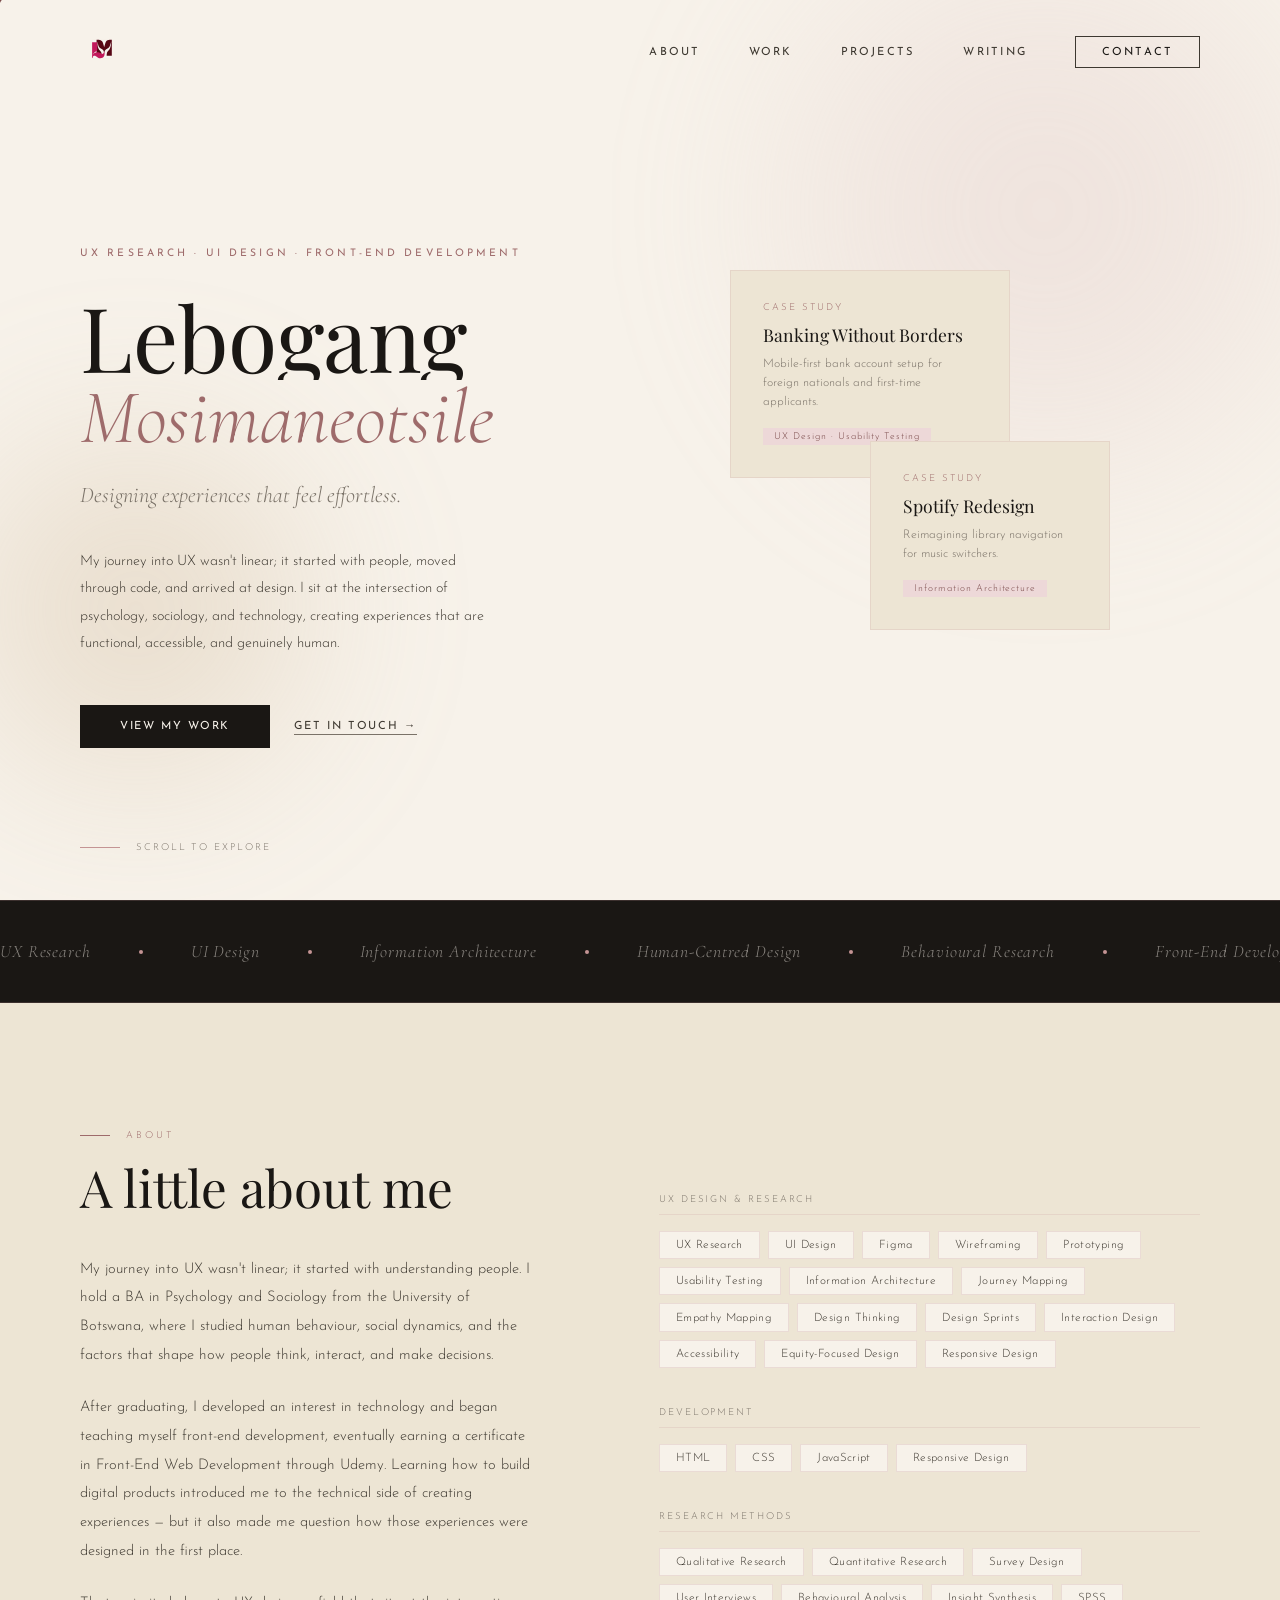
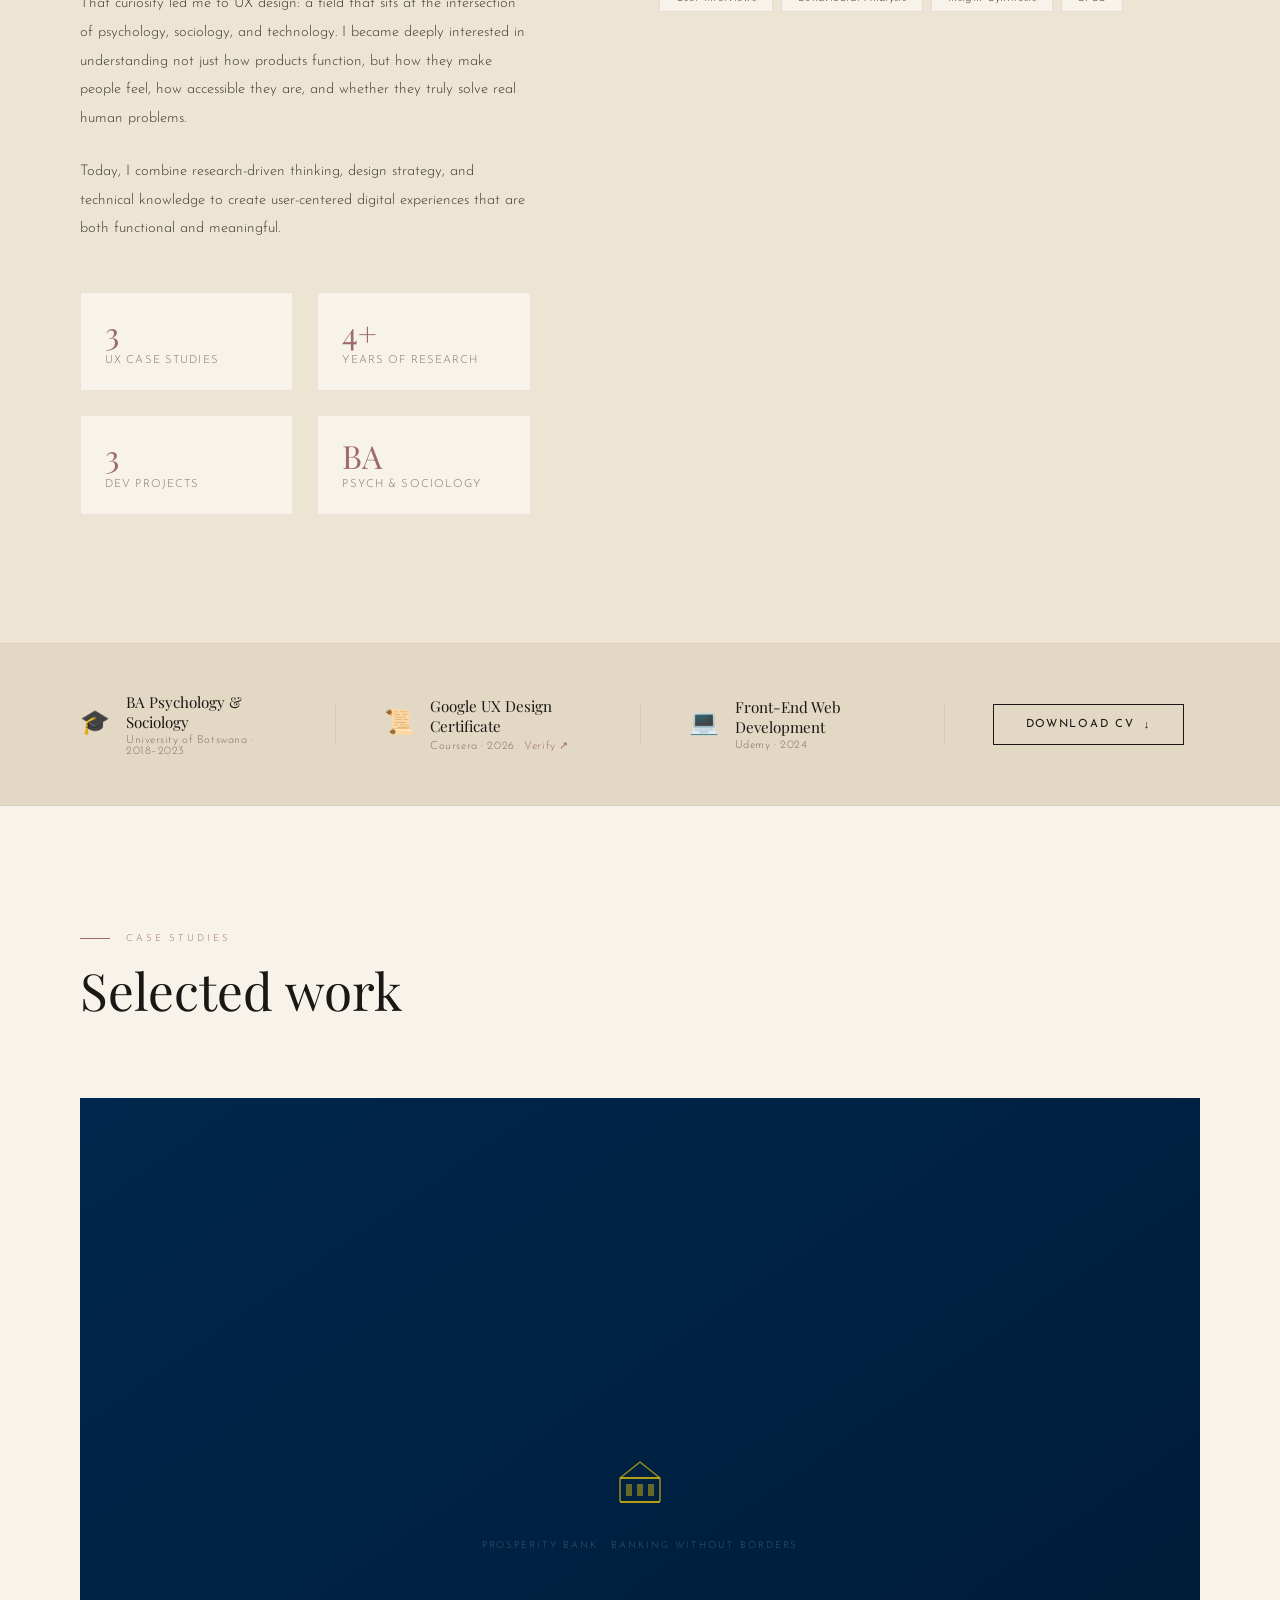
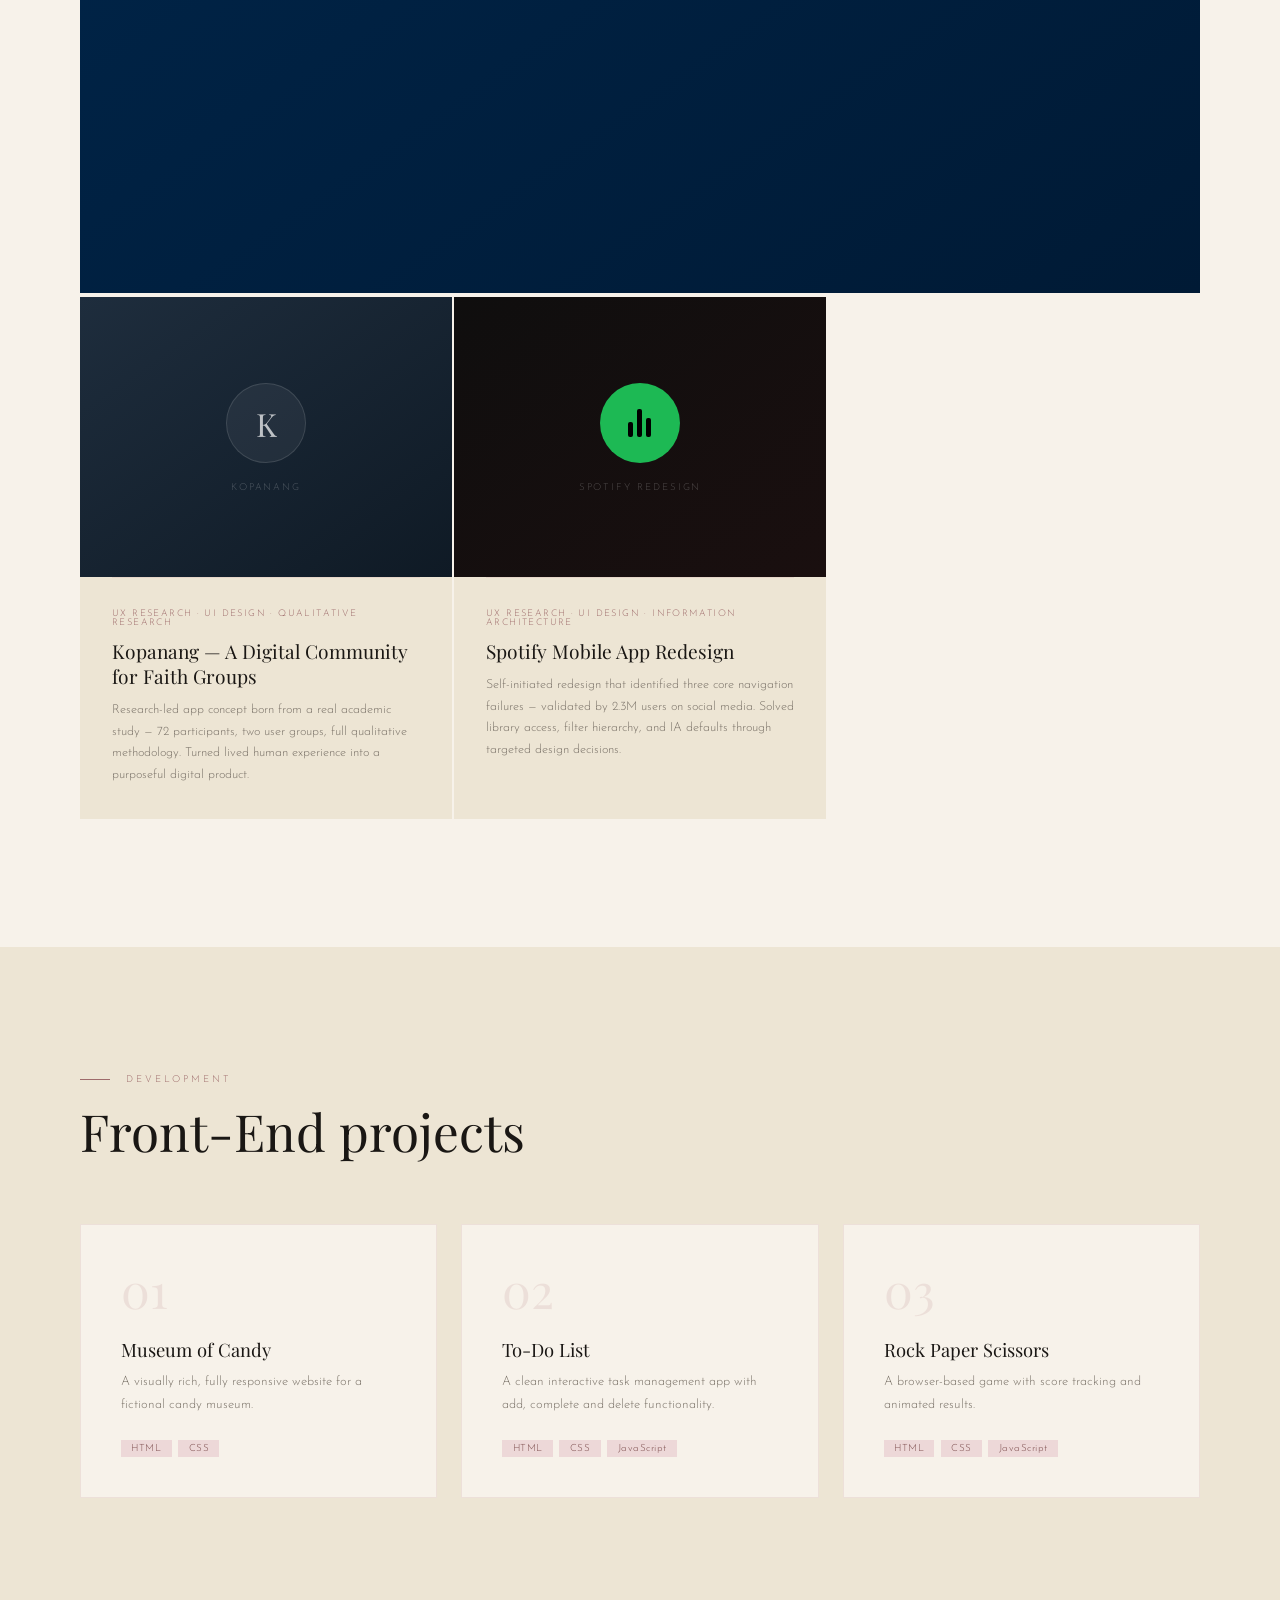
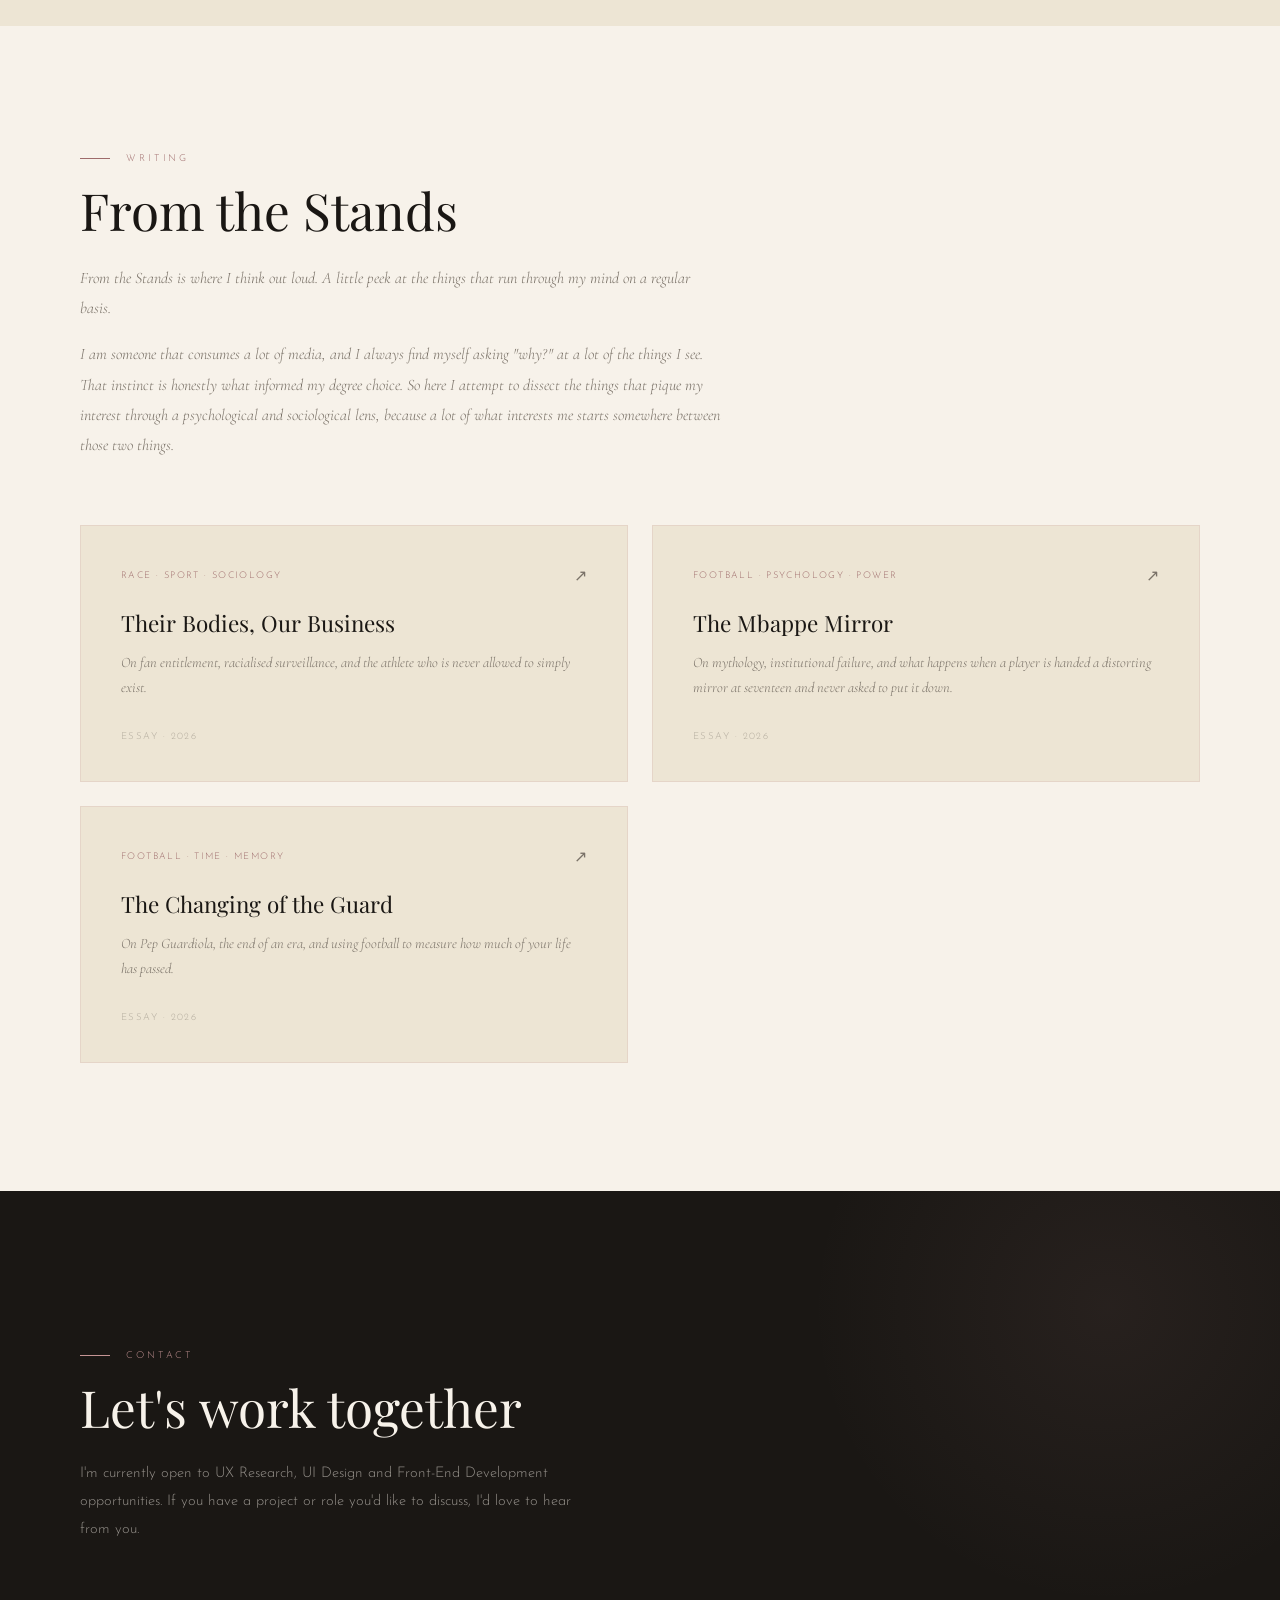
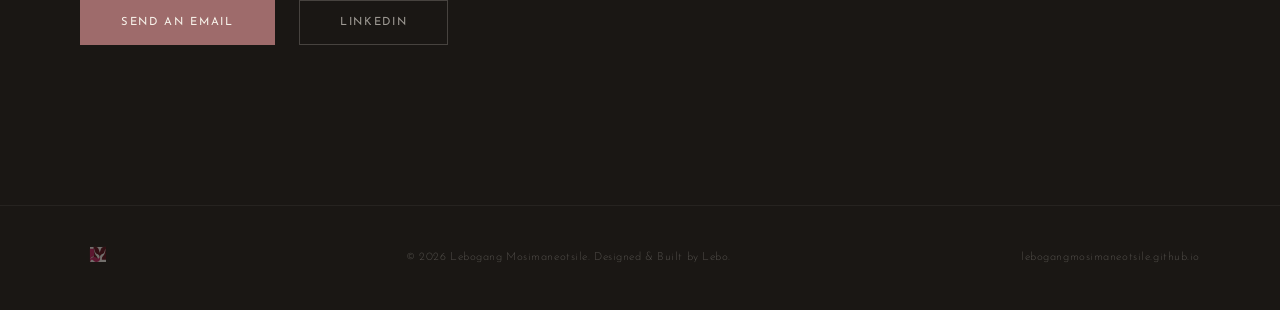
==== index.html @ 2d9c26de "Update project descriptions and add new links" ====
<!DOCTYPE html>
<html lang="en">
<head>
<meta charset="UTF-8">
<meta name="viewport" content="width=device-width, initial-scale=1.0">
<title>Lebogang Mosimaneotsile — UX Designer</title>
<link href="https://fonts.googleapis.com/css2?family=Playfair+Display:ital,wght@0,400;0,500;0,700;1,400;1,500&family=Cormorant+Garamond:ital,wght@0,300;0,400;1,300;1,400&family=Josefin+Sans:wght@200;300;400;500&display=swap" rel="stylesheet">
<link rel="stylesheet" href="style.css">
</head>
<body>

<!-- CURSOR -->
<div class="cursor-dot" id="cursorDot"></div>
<div class="cursor-ring" id="cursorRing"></div>

<!-- NAV -->
<nav id="nav">
  <a href="#" class="nav-logo">
    <img src="logo.svg" alt="LM">
  </a>
  <ul class="nav-links">
    <li><a href="#about">About</a></li>
    <li><a href="#work">Work</a></li>
    <li><a href="#dev">Projects</a></li>
    <li><a href="#fts">Writing</a></li>
    <li><a href="#contact" class="nav-cta">Contact</a></li>
  </ul>
</nav>

<!-- HERO -->
<section class="hero" id="home">
  <div class="hero-bg">
    <div class="hero-bg-blob hero-bg-blob-1"></div>
    <div class="hero-bg-blob hero-bg-blob-2"></div>
  </div>
  <div class="hero-left">
    <p class="hero-eyebrow"><span>UX Research · UI Design · Front-End Development</span></p>
    <h1 class="hero-name">
      <span class="hero-name-line"><span>Lebogang</span></span>
      <span class="hero-name-line"><span>Mosimaneotsile</span></span>
    </h1>
    <p class="hero-title">Designing experiences that feel effortless.</p>
    <p class="hero-bio">My journey into UX wasn't linear; it started with people, moved through code, and arrived at design. I sit at the intersection of psychology, sociology, and technology, creating experiences that are functional, accessible, and genuinely human.</p>
    <div class="hero-actions">
      <a href="#work" class="btn-primary"><span>View My Work</span></a>
      <a href="#contact" class="btn-ghost">Get In Touch →</a>
    </div>
  </div>
  <div class="hero-right">
    <div class="hero-visual">
      <div class="hero-card hero-card-1">
        <p class="hero-card-label">Case Study</p>
        <h3 class="hero-card-title">Banking Without Borders</h3>
        <p class="hero-card-sub">Mobile-first bank account setup for foreign nationals and first-time applicants.</p>
        <span class="hero-card-tag">UX Design · Usability Testing</span>
      </div>
      <div class="hero-line"></div>
      <div class="hero-card hero-card-2">
        <p class="hero-card-label">Case Study</p>
        <h3 class="hero-card-title">Spotify Redesign</h3>
        <p class="hero-card-sub">Reimagining library navigation for music switchers.</p>
        <span class="hero-card-tag">Information Architecture</span>
      </div>
    </div>
  </div>
  <div class="hero-scroll">
    <div class="hero-scroll-line"></div>
    <span>Scroll to explore</span>
  </div>
</section>

<!-- MARQUEE -->
<div class="marquee-section">
  <div class="marquee-track">
    <div class="marquee-item">
      <span class="marquee-text">UX Research</span><span class="marquee-dot"></span>
      <span class="marquee-text">UI Design</span><span class="marquee-dot"></span>
      <span class="marquee-text">Information Architecture</span><span class="marquee-dot"></span>
      <span class="marquee-text">Human-Centred Design</span><span class="marquee-dot"></span>
      <span class="marquee-text">Behavioural Research</span><span class="marquee-dot"></span>
      <span class="marquee-text">Front-End Development</span><span class="marquee-dot"></span>
      <span class="marquee-text">Figma</span><span class="marquee-dot"></span>
      <span class="marquee-text">Usability Testing</span><span class="marquee-dot"></span>
    </div>
    <div class="marquee-item" aria-hidden="true">
      <span class="marquee-text">UX Research</span><span class="marquee-dot"></span>
      <span class="marquee-text">UI Design</span><span class="marquee-dot"></span>
      <span class="marquee-text">Information Architecture</span><span class="marquee-dot"></span>
      <span class="marquee-text">Human-Centred Design</span><span class="marquee-dot"></span>
      <span class="marquee-text">Behavioural Research</span><span class="marquee-dot"></span>
      <span class="marquee-text">Front-End Development</span><span class="marquee-dot"></span>
      <span class="marquee-text">Figma</span><span class="marquee-dot"></span>
      <span class="marquee-text">Usability Testing</span><span class="marquee-dot"></span>
    </div>
  </div>
</div>

<!-- ABOUT -->
<section class="about" id="about">
  <div class="about-inner">
    <div class="about-left">
      <p class="section-label reveal">About</p>
      <h2 class="section-heading reveal reveal-delay-1">A little about me</h2>
      <div class="about-text">
        <p class="reveal reveal-delay-2">My journey into UX wasn't linear; it started with understanding people. I hold a BA in Psychology and Sociology from the University of Botswana, where I studied human behaviour, social dynamics, and the factors that shape how people think, interact, and make decisions.</p>
        <p class="reveal reveal-delay-3">After graduating, I developed an interest in technology and began teaching myself front-end development, eventually earning a certificate in Front-End Web Development through Udemy. Learning how to build digital products introduced me to the technical side of creating experiences — but it also made me question how those experiences were designed in the first place.</p>
        <p class="reveal reveal-delay-4">That curiosity led me to UX design: a field that sits at the intersection of psychology, sociology, and technology. I became deeply interested in understanding not just how products function, but how they make people feel, how accessible they are, and whether they truly solve real human problems.</p>
        <p class="reveal reveal-delay-4">Today, I combine research-driven thinking, design strategy, and technical knowledge to create user-centered digital experiences that are both functional and meaningful.</p>
      </div>
      <div class="about-stats reveal">
        <div class="stat-item">
          <p class="stat-number">3</p>
          <p class="stat-label">UX Case Studies</p>
        </div>
        <div class="stat-item">
          <p class="stat-number">4+</p>
          <p class="stat-label">Years of Research</p>
        </div>
        <div class="stat-item">
          <p class="stat-number">3</p>
          <p class="stat-label">Dev Projects</p>
        </div>
        <div class="stat-item">
          <p class="stat-number">BA</p>
          <p class="stat-label">Psych & Sociology</p>
        </div>
      </div>
    </div>
    <div class="about-right">
      <div class="skills-group reveal">
        <p class="skills-group-label">UX Design & Research</p>
        <div class="skills-tags">
          <span class="skill-tag">UX Research</span>
          <span class="skill-tag">UI Design</span>
          <span class="skill-tag">Figma</span>
          <span class="skill-tag">Wireframing</span>
          <span class="skill-tag">Prototyping</span>
          <span class="skill-tag">Usability Testing</span>
          <span class="skill-tag">Information Architecture</span>
          <span class="skill-tag">Journey Mapping</span>
          <span class="skill-tag">Empathy Mapping</span>
          <span class="skill-tag">Design Thinking</span>
          <span class="skill-tag">Design Sprints</span>
          <span class="skill-tag">Interaction Design</span>
          <span class="skill-tag">Accessibility</span>
          <span class="skill-tag">Equity-Focused Design</span>
          <span class="skill-tag">Responsive Design</span>
        </div>
      </div>
      <div class="skills-group reveal reveal-delay-1">
        <p class="skills-group-label">Development</p>
        <div class="skills-tags">
          <span class="skill-tag">HTML</span>
          <span class="skill-tag">CSS</span>
          <span class="skill-tag">JavaScript</span>
          <span class="skill-tag">Responsive Design</span>
        </div>
      </div>
      <div class="skills-group reveal reveal-delay-2">
        <p class="skills-group-label">Research Methods</p>
        <div class="skills-tags">
          <span class="skill-tag">Qualitative Research</span>
          <span class="skill-tag">Quantitative Research</span>
          <span class="skill-tag">Survey Design</span>
          <span class="skill-tag">User Interviews</span>
          <span class="skill-tag">Behavioural Analysis</span>
          <span class="skill-tag">Insight Synthesis</span>
          <span class="skill-tag">SPSS</span>
        </div>
      </div>
    </div>
  </div>
</section>

<!-- CREDENTIALS STRIP -->
<div class="credentials-strip">
  <div class="credentials-inner">
    <div class="credential-item reveal">
      <p class="credential-icon">🎓</p>
      <div>
        <p class="credential-title">BA Psychology & Sociology</p>
        <p class="credential-sub">University of Botswana · 2018–2023</p>
      </div>
    </div>
    <div class="credential-divider"></div>
    <div class="credential-item reveal reveal-delay-1">
      <p class="credential-icon">📜</p>
      <div>
        <p class="credential-title">Google UX Design Certificate</p>
        <p class="credential-sub">Coursera · 2026 · <a href="https://www.credly.com/badges/1f1ebb6d-6787-40e0-91f5-f6eee27c3ba9/linked_in_profile" target="_blank" class="credential-link">Verify ↗</a></p>
      </div>
    </div>
    <div class="credential-divider"></div>
    <div class="credential-item reveal reveal-delay-2">
      <p class="credential-icon">💻</p>
      <div>
        <p class="credential-title">Front-End Web Development</p>
        <p class="credential-sub">Udemy · 2024</p>
      </div>
    </div>
    <div class="credential-divider"></div>
    <div class="credential-item reveal reveal-delay-3">
      <a href="Lebogang_Mosimaneotsile_Master_CV.pdf" download class="cv-download-btn">
        <span>Download CV</span>
        <span class="cv-arrow">↓</span>
      </a>
    </div>
  </div>
</div>

<!-- WORK -->
<section class="work" id="work">
  <div class="work-header">
    <div>
      <p class="section-label reveal">Case Studies</p>
      <h2 class="section-heading reveal reveal-delay-1">Selected work</h2>
    </div>
  </div>
  <div class="work-grid">

    <!-- Banking Without Borders — FEATURED FULL WIDTH -->
    <div class="case-card case-card-featured reveal">
      <div class="case-card-visual banking">
        <div class="case-card-visual-inner">
          <div class="banking-mark">
            <svg width="48" height="48" viewBox="0 0 48 48" fill="none" xmlns="http://www.w3.org/2000/svg">
              <rect x="4" y="20" width="40" height="24" rx="2" fill="none" stroke="rgba(255,215,0,0.6)" stroke-width="1.5"/>
              <polygon points="24,4 44,20 4,20" fill="none" stroke="rgba(255,215,0,0.6)" stroke-width="1.5" stroke-linejoin="round"/>
              <rect x="10" y="26" width="6" height="12" fill="rgba(255,215,0,0.4)"/>
              <rect x="21" y="26" width="6" height="12" fill="rgba(255,215,0,0.4)"/>
              <rect x="32" y="26" width="6" height="12" fill="rgba(255,215,0,0.4)"/>
              <line x1="4" y1="44" x2="44" y2="44" stroke="rgba(255,215,0,0.6)" stroke-width="1.5"/>
            </svg>
          </div>
          <span class="case-card-visual-label">Prosperity Bank · Banking Without Borders</span>
        </div>
        <div class="case-card-overlay">
          <div class="featured-overlay-actions">
            <a href="https://www.notion.so/Banking-Without-Borders-Designing-a-Mobile-First-Bank-Account-Setup-Experience-33dd7b8d6f8580238670c9769ffcacc6" target="_blank" class="case-card-overlay-text">View Case Study →</a>
            <a href="https://www.figma.com/proto/YXx9rZH2kLa6SnloYPKiNV/Portfolio-Project?node-id=34-107&t=NS2Wy2JsDxOzYL6s-1" target="_blank" class="case-card-overlay-text overlay-secondary">View Prototype ↗</a>
          </div>
        </div>
      </div>
      <div class="case-card-body">
        <p class="case-card-tag">UX Design · Usability Testing · Accessibility · Google UX Certificate Project</p>
        <h3 class="case-card-title">Banking Without Borders — Mobile-First Bank Account Setup</h3>
        <p class="case-card-desc">Designed a mobile-first onboarding experience for two underserved user groups in South Africa — first-time account holders and foreign nationals. The redesign addressed both logistical barriers (no branch access, document confusion) and psychological ones (fear of rejection as a foreign national). Two rounds of usability testing validated the approach.</p>
        <blockquote class="case-card-quote">"Everything makes sense. Looks very easy to use. Better than ABSA dare I say."<cite>— Usability test participant</cite></blockquote>
        <div class="case-card-actions">
          <a href="https://www.notion.so/Banking-Without-Borders-Designing-a-Mobile-First-Bank-Account-Setup-Experience-33dd7b8d6f8580238670c9769ffcacc6" target="_blank" class="case-card-btn">View Case Study →</a>
          <a href="https://www.figma.com/proto/YXx9rZH2kLa6SnloYPKiNV/Portfolio-Project?node-id=34-107&t=NS2Wy2JsDxOzYL6s-1" target="_blank" class="case-card-btn case-card-btn-ghost">View Prototype ↗</a>
        </div>
      </div>
    </div>

    <!-- Kopanang -->
    <a href="https://www.notion.so/Kopanang-A-Digital-Community-for-Faith-Groups-327d7b8d6f85801d9e24df285b41b39d" target="_blank" class="case-card reveal reveal-delay-1">
      <div class="case-card-visual kopanang">
        <div class="case-card-visual-inner">
          <div class="case-icon kopanang-icon">K</div>
          <span class="case-card-visual-label">Kopanang</span>
        </div>
        <div class="case-card-overlay">
          <span class="case-card-overlay-text">View Case Study →</span>
        </div>
      </div>
      <div class="case-card-body">
        <p class="case-card-tag">UX Research · UI Design · Qualitative Research</p>
        <h3 class="case-card-title">Kopanang — A Digital Community for Faith Groups</h3>
        <p class="case-card-desc">Research-led app concept born from a real academic study — 72 participants, two user groups, full qualitative methodology. Turned lived human experience into a purposeful digital product.</p>
      </div>
    </a>

    <!-- Spotify -->
    <a href="https://www.notion.so/Spotify-Mobile-App-Redesign-32cd7b8d6f8580edb87cecedefdec352" target="_blank" class="case-card reveal reveal-delay-2">
      <div class="case-card-visual spotify">
        <div class="case-card-visual-inner">
          <div class="case-icon spotify-icon">
            <div class="spotify-bars">
              <span></span><span></span><span></span>
            </div>
          </div>
          <span class="case-card-visual-label">Spotify Redesign</span>
        </div>
        <div class="case-card-overlay">
          <span class="case-card-overlay-text">View Case Study →</span>
        </div>
      </div>
      <div class="case-card-body">
        <p class="case-card-tag">UX Research · UI Design · Information Architecture</p>
        <h3 class="case-card-title">Spotify Mobile App Redesign</h3>
        <p class="case-card-desc">Self-initiated redesign that identified three core navigation failures — validated by 2.3M users on social media. Solved library access, filter hierarchy, and IA defaults through targeted design decisions.</p>
      </div>
    </a>

  </div>
</section>

<!-- DEV PROJECTS -->
<section class="dev" id="dev">
  <p class="section-label reveal">Development</p>
  <h2 class="section-heading reveal reveal-delay-1">Front-End projects</h2>
  <div class="dev-grid">
    <a href="https://lebogangmosimaneotsile.github.io/Museum-of-Candy-Project-website/" target="_blank" class="dev-card reveal">
      <p class="dev-num">01</p>
      <h3 class="dev-title">Museum of Candy</h3>
      <p class="dev-desc">A visually rich, fully responsive website for a fictional candy museum.</p>
      <div class="dev-stack">
        <span class="stack-tag">HTML</span>
        <span class="stack-tag">CSS</span>
      </div>
    </a>
    <a href="https://lebogangmosimaneotsile.github.io/To-do-list/" target="_blank" class="dev-card reveal reveal-delay-1">
      <p class="dev-num">02</p>
      <h3 class="dev-title">To-Do List</h3>
      <p class="dev-desc">A clean interactive task management app with add, complete and delete functionality.</p>
      <div class="dev-stack">
        <span class="stack-tag">HTML</span>
        <span class="stack-tag">CSS</span>
        <span class="stack-tag">JavaScript</span>
      </div>
    </a>
    <a href="https://lebogangmosimaneotsile.github.io/Rock-Paper-Scissors-game/" target="_blank" class="dev-card reveal reveal-delay-2">
      <p class="dev-num">03</p>
      <h3 class="dev-title">Rock Paper Scissors</h3>
      <p class="dev-desc">A browser-based game with score tracking and animated results.</p>
      <div class="dev-stack">
        <span class="stack-tag">HTML</span>
        <span class="stack-tag">CSS</span>
        <span class="stack-tag">JavaScript</span>
      </div>
    </a>
  </div>
</section>

<!-- FROM THE STANDS -->
<section class="fts" id="fts">
  <div class="fts-inner">
    <div class="fts-header">
      <p class="section-label reveal">Writing</p>
      <h2 class="section-heading reveal reveal-delay-1">From the Stands</h2>
      <p class="fts-intro reveal reveal-delay-2">From the Stands is where I think out loud. A little peek at the things that run through my mind on a regular basis.</p>
      <p class="fts-intro fts-intro-2 reveal reveal-delay-3">I am someone that consumes a lot of media, and I always find myself asking &quot;why?&quot; at a lot of the things I see. That instinct is honestly what informed my degree choice. So here I attempt to dissect the things that pique my interest through a psychological and sociological lens, because a lot of what interests me starts somewhere between those two things.</p>
    </div>
    <div class="fts-grid">

      <a href="their_bodies_our_business_final.html" target="_blank" class="fts-card reveal reveal-delay-1">
        <div class="fts-card-top">
          <span class="fts-card-tag">Race · Sport · Sociology</span>
          <span class="fts-card-arrow">↗</span>
        </div>
        <h3 class="fts-card-title">Their Bodies, Our Business</h3>
        <p class="fts-card-desc">On fan entitlement, racialised surveillance, and the athlete who is never allowed to simply exist.</p>
        <p class="fts-card-meta">Essay · 2026</p>
      </a>

      <a href="the_mbappe_mirror.html" target="_blank" class="fts-card reveal reveal-delay-2">
        <div class="fts-card-top">
          <span class="fts-card-tag">Football · Psychology · Power</span>
          <span class="fts-card-arrow">↗</span>
        </div>
        <h3 class="fts-card-title">The Mbappe Mirror</h3>
        <p class="fts-card-desc">On mythology, institutional failure, and what happens when a player is handed a distorting mirror at seventeen and never asked to put it down.</p>
        <p class="fts-card-meta">Essay · 2026</p>
      </a>

      <a href="the_changing_of_the_guard.html" target="_blank" class="fts-card reveal reveal-delay-3">
        <div class="fts-card-top">
          <span class="fts-card-tag">Football · Time · Memory</span>
          <span class="fts-card-arrow">↗</span>
        </div>
        <h3 class="fts-card-title">The Changing of the Guard</h3>
        <p class="fts-card-desc">On Pep Guardiola, the end of an era, and using football to measure how much of your life has passed.</p>
        <p class="fts-card-meta">Essay · 2026</p>
      </a>

    </div>
  </div>
</section>

<!-- CONTACT -->
<section class="contact" id="contact">
  <div class="contact-inner">
    <p class="section-label reveal">Contact</p>
    <h2 class="section-heading reveal reveal-delay-1">Let's work together</h2>
    <p class="contact-text reveal reveal-delay-2">I'm currently open to UX Research, UI Design and Front-End Development opportunities. If you have a project or role you'd like to discuss, I'd love to hear from you.</p>
    <div class="contact-actions reveal reveal-delay-3">
      <a href="mailto:lebogangmosimaneotsile@gmail.com" class="contact-btn primary">Send an Email</a>
      <a href="https://www.linkedin.com/in/lebogangmosimaneotsile/" target="_blank" class="contact-btn secondary">LinkedIn</a>
    </div>
  </div>
</section>

<!-- FOOTER -->
<footer>
  <a href="#" class="footer-logo">
    <img src="logo.svg" alt="LM">
  </a>
  <p>© 2026 Lebogang Mosimaneotsile. Designed & Built by Lebo.</p>
  <p>lebogangmosimaneotsile.github.io</p>
</footer>

<script src="script.js"></script>
</body>
</html>
---- style.css ----
/* ─── RESET & ROOT ─────────────────────────────────────── */
*, *::before, *::after { margin: 0; padding: 0; box-sizing: border-box; }

:root {
  --cream: #F7F2EA;
  --cream-2: #EDE5D4;
  --cream-3: #E3D8C4;
  --ink: #1A1714;
  --ink-2: #3D3830;
  --ink-3: #7A7268;
  --rose: #C4949494;
  --rose-solid: #C49494;
  --rose-dark: #9E6B6B;
  --rose-deep: #7A4A4A;
  --rose-blush: #EDD8D8;
  --display: 'Playfair Display', Georgia, serif;
  --italic: 'Cormorant Garamond', Georgia, serif;
  --sans: 'Josefin Sans', sans-serif;
}

html { scroll-behavior: smooth; }

body {
  background: var(--cream);
  color: var(--ink);
  font-family: var(--sans);
  font-weight: 300;
  overflow-x: hidden;
  cursor: none;
}

/* ─── CUSTOM CURSOR ────────────────────────────────────── */
.cursor-dot {
  position: fixed;
  pointer-events: none;
  z-index: 9999;
  transform: translate(-50%, -50%);
  font-size: 14px;
  line-height: 1;
  color: var(--rose-deep);
  transition: transform 0.1s ease, font-size 0.2s ease;
  user-select: none;
}

.cursor-dot::before { content: '♥'; }

/* ─── NAV ──────────────────────────────────────────────── */
nav {
  position: fixed;
  top: 0; left: 0; right: 0;
  z-index: 100;
  display: flex;
  justify-content: space-between;
  align-items: center;
  padding: 1.8rem 5rem;
  transition: all 0.4s ease;
}

nav.scrolled {
  background: rgba(247, 242, 234, 0.94);
  backdrop-filter: blur(12px);
  padding: 1.2rem 5rem;
  border-bottom: 1px solid rgba(196, 148, 148, 0.15);
}

.nav-logo { text-decoration: none; display: flex; align-items: center; }

.nav-logo img {
  height: 44px;
  width: auto;
  transition: opacity 0.3s ease, transform 0.3s ease;
}

.nav-logo:hover img { opacity: 0.75; transform: scale(0.96); }

.nav-links { display: flex; gap: 3rem; list-style: none; align-items: center; }

.nav-links a {
  font-family: var(--sans);
  font-size: 0.7rem;
  font-weight: 400;
  letter-spacing: 0.2em;
  text-transform: uppercase;
  color: var(--ink-2);
  text-decoration: none;
  position: relative;
  transition: color 0.3s ease;
}

.nav-links a::after {
  content: '';
  position: absolute;
  bottom: -3px; left: 0;
  width: 0; height: 1px;
  background: var(--rose-dark);
  transition: width 0.3s ease;
}

.nav-links a:hover { color: var(--rose-dark); }
.nav-links a:hover::after { width: 100%; }

.nav-links .nav-cta {
  padding: 0.6rem 1.6rem;
  border: 1px solid var(--ink-2);
  color: var(--ink);
  transition: all 0.3s ease;
}

.nav-links .nav-cta::after { display: none; }
.nav-links .nav-cta:hover { background: var(--ink); color: var(--cream); border-color: var(--ink); }

/* ─── HERO ─────────────────────────────────────────────── */
.hero {
  min-height: 100vh;
  display: grid;
  grid-template-columns: 1fr 1fr;
  align-items: center;
  padding: 0 5rem;
  position: relative;
  overflow: hidden;
  background: var(--cream);
}

.hero-bg { position: absolute; inset: 0; pointer-events: none; }

.hero-bg-blob { position: absolute; border-radius: 50%; filter: blur(80px); opacity: 0.35; }

.hero-bg-blob-1 {
  width: 600px; height: 600px;
  background: radial-gradient(circle, #DCC0C0, transparent);
  top: -10%; right: -5%;
  animation: blobFloat 8s ease-in-out infinite;
}

.hero-bg-blob-2 {
  width: 400px; height: 400px;
  background: radial-gradient(circle, #C4A882, transparent);
  bottom: 10%; left: -5%;
  animation: blobFloat 10s ease-in-out infinite reverse;
}

@keyframes blobFloat {
  0%, 100% { transform: translate(0, 0) scale(1); }
  33% { transform: translate(20px, -30px) scale(1.05); }
  66% { transform: translate(-15px, 20px) scale(0.97); }
}

.hero-left { padding-right: 4rem; padding-top: 6rem; }

.hero-eyebrow {
  font-family: var(--sans);
  font-size: 0.65rem;
  font-weight: 400;
  letter-spacing: 0.3em;
  text-transform: uppercase;
  color: var(--rose-dark);
  margin-bottom: 2rem;
  overflow: hidden;
}

.hero-eyebrow span {
  display: inline-block;
  opacity: 0;
  transform: translateY(100%);
  animation: revealUp 0.8s cubic-bezier(0.16, 1, 0.3, 1) forwards 0.3s;
}

.hero-name { margin-bottom: 1.5rem; overflow: hidden; }
.hero-name-line { display: block; overflow: hidden; }
.hero-name-line span { display: block; opacity: 0; transform: translateY(110%); }

.hero-name-line:nth-child(1) span {
  font-family: var(--display);
  font-size: clamp(3.5rem, 7vw, 6.5rem);
  font-weight: 400;
  color: var(--ink);
  line-height: 1;
  animation: revealUp 1s cubic-bezier(0.16, 1, 0.3, 1) forwards 0.5s;
}

.hero-name-line:nth-child(2) span {
  font-family: var(--italic);
  font-size: clamp(2.8rem, 6vw, 5.5rem);
  font-weight: 300;
  font-style: italic;
  color: var(--rose-dark);
  line-height: 1;
  animation: revealUp 1s cubic-bezier(0.16, 1, 0.3, 1) forwards 0.7s;
}

@keyframes revealUp { to { opacity: 1; transform: translateY(0); } }

.hero-title {
  font-family: var(--italic);
  font-size: clamp(1rem, 2vw, 1.4rem);
  font-weight: 300;
  font-style: italic;
  color: var(--ink-3);
  margin-bottom: 2.5rem;
  opacity: 0;
  animation: fadeIn 1s ease forwards 1s;
}

.hero-bio {
  max-width: 420px;
  font-size: 0.9rem;
  line-height: 1.9;
  color: var(--ink-2);
  margin-bottom: 3rem;
  opacity: 0;
  animation: fadeIn 1s ease forwards 1.1s;
}

@keyframes fadeIn { to { opacity: 1; } }

.hero-actions {
  display: flex;
  gap: 1.5rem;
  align-items: center;
  opacity: 0;
  animation: fadeIn 1s ease forwards 1.3s;
}

.btn-primary {
  display: inline-flex;
  align-items: center;
  gap: 0.6rem;
  padding: 1rem 2.5rem;
  background: var(--ink);
  color: var(--cream);
  font-family: var(--sans);
  font-size: 0.7rem;
  font-weight: 400;
  letter-spacing: 0.15em;
  text-transform: uppercase;
  text-decoration: none;
  transition: all 0.35s cubic-bezier(0.16, 1, 0.3, 1);
  position: relative;
  overflow: hidden;
}

.btn-primary::before {
  content: '';
  position: absolute;
  inset: 0;
  background: var(--rose-deep);
  transform: scaleX(0);
  transform-origin: left;
  transition: transform 0.35s cubic-bezier(0.16, 1, 0.3, 1);
}

.btn-primary:hover::before { transform: scaleX(1); }
.btn-primary span { position: relative; z-index: 1; }

.btn-ghost {
  display: inline-flex;
  align-items: center;
  gap: 0.5rem;
  font-family: var(--sans);
  font-size: 0.7rem;
  font-weight: 400;
  letter-spacing: 0.15em;
  text-transform: uppercase;
  color: var(--ink-2);
  text-decoration: none;
  padding-bottom: 2px;
  border-bottom: 1px solid var(--ink-3);
  transition: all 0.3s ease;
}

.btn-ghost:hover { color: var(--rose-dark); border-color: var(--rose-dark); gap: 0.8rem; }

.hero-right {
  position: relative;
  display: flex;
  align-items: center;
  justify-content: center;
  height: 100vh;
}

.hero-visual { position: relative; width: 380px; height: 480px; }

.hero-card {
  position: absolute;
  background: var(--cream-2);
  border: 1px solid rgba(196, 148, 148, 0.2);
  padding: 2rem;
  opacity: 0;
  animation: cardReveal 1s cubic-bezier(0.16, 1, 0.3, 1) forwards;
}

.hero-card-1 { width: 280px; top: 60px; left: 0; animation-delay: 1.2s; }
.hero-card-2 { width: 240px; bottom: 60px; right: 0; animation-delay: 1.5s; }

@keyframes cardReveal {
  from { opacity: 0; transform: translateY(30px); }
  to { opacity: 1; transform: translateY(0); }
}

.hero-card-label { font-size: 0.6rem; letter-spacing: 0.2em; text-transform: uppercase; color: var(--rose-dark); margin-bottom: 0.75rem; }
.hero-card-title { font-family: var(--display); font-size: 1.1rem; font-weight: 400; color: var(--ink); margin-bottom: 0.5rem; line-height: 1.3; }
.hero-card-sub { font-size: 0.75rem; color: var(--ink-3); line-height: 1.6; }

.hero-card-tag {
  display: inline-block;
  font-size: 0.6rem;
  letter-spacing: 0.1em;
  padding: 0.25rem 0.7rem;
  background: var(--rose-blush);
  color: var(--rose-deep);
  margin-top: 1rem;
}

.hero-line { display: none; }

.hero-scroll {
  position: absolute;
  bottom: 3rem; left: 5rem;
  display: flex;
  align-items: center;
  gap: 1rem;
  opacity: 0;
  animation: fadeIn 1s ease forwards 1.8s;
}

.hero-scroll-line {
  width: 40px; height: 1px;
  background: var(--rose-solid);
  animation: scrollLineExpand 2s ease-in-out infinite;
}

@keyframes scrollLineExpand {
  0%, 100% { width: 40px; opacity: 0.4; }
  50% { width: 60px; opacity: 1; }
}

.hero-scroll span { font-size: 0.6rem; letter-spacing: 0.2em; text-transform: uppercase; color: var(--ink-3); }

/* ─── MARQUEE ──────────────────────────────────────────── */
.marquee-section {
  padding: 2.5rem 0;
  background: var(--ink);
  overflow: hidden;
  border-top: 1px solid rgba(196, 148, 148, 0.2);
  border-bottom: 1px solid rgba(196, 148, 148, 0.2);
}

.marquee-track { display: flex; gap: 3rem; animation: marquee 20s linear infinite; white-space: nowrap; }
.marquee-item { display: flex; align-items: center; gap: 3rem; flex-shrink: 0; }

.marquee-text { font-family: var(--italic); font-size: 1.1rem; font-style: italic; color: rgba(247, 242, 234, 0.5); letter-spacing: 0.05em; }
.marquee-dot { width: 4px; height: 4px; border-radius: 50%; background: var(--rose-solid); flex-shrink: 0; }

@keyframes marquee { from { transform: translateX(0); } to { transform: translateX(-50%); } }

/* ─── SECTIONS ─────────────────────────────────────────── */
section { padding: 8rem 5rem; }

.section-label {
  font-size: 0.6rem;
  letter-spacing: 0.3em;
  text-transform: uppercase;
  color: var(--rose-dark);
  margin-bottom: 1.2rem;
  display: flex;
  align-items: center;
  gap: 1rem;
}

.section-label::before { content: ''; width: 30px; height: 1px; background: var(--rose-dark); }

.section-heading { font-family: var(--display); font-size: clamp(2.2rem, 4vw, 3.5rem); font-weight: 400; line-height: 1.1; color: var(--ink); margin-bottom: 1rem; }
.section-heading em { font-family: var(--italic); font-style: italic; font-weight: 300; color: var(--rose-dark); }

/* ─── ABOUT ────────────────────────────────────────────── */
.about { background: var(--cream-2); }

.about-inner { display: grid; grid-template-columns: 1fr 1.2fr; gap: 8rem; align-items: start; max-width: 1200px; }
.about-left .section-heading { margin-bottom: 2.5rem; }
.about-text p { font-size: 0.92rem; line-height: 1.95; color: var(--ink-2); margin-bottom: 1.5rem; }

.about-stats { display: grid; grid-template-columns: 1fr 1fr; gap: 1.5rem; margin-top: 3rem; }

.stat-item { padding: 1.5rem; background: var(--cream); border: 1px solid rgba(196, 148, 148, 0.2); transition: all 0.3s ease; }
.stat-item:hover { border-color: var(--rose-dark); transform: translateY(-3px); }

.stat-number { font-family: var(--display); font-size: 2rem; font-weight: 400; color: var(--rose-dark); line-height: 1; margin-bottom: 0.4rem; }
.stat-label { font-size: 0.7rem; letter-spacing: 0.1em; text-transform: uppercase; color: var(--ink-3); }

.about-right { padding-top: 4rem; }
.skills-group { margin-bottom: 2.5rem; }

.skills-group-label { font-size: 0.6rem; letter-spacing: 0.2em; text-transform: uppercase; color: var(--ink-3); margin-bottom: 1rem; padding-bottom: 0.6rem; border-bottom: 1px solid rgba(196, 148, 148, 0.2); }
.skills-tags { display: flex; flex-wrap: wrap; gap: 0.5rem; }

.skill-tag { font-size: 0.72rem; padding: 0.45rem 1rem; background: var(--cream); border: 1px solid rgba(196, 148, 148, 0.25); color: var(--ink-2); transition: all 0.25s ease; letter-spacing: 0.03em; }
.skill-tag:hover { background: var(--rose-blush); border-color: var(--rose-dark); color: var(--rose-deep); transform: translateY(-2px); }

/* ─── CREDENTIALS STRIP ────────────────────────────────── */
.credentials-strip { background: var(--cream-3); border-top: 1px solid rgba(196, 148, 148, 0.2); border-bottom: 1px solid rgba(196, 148, 148, 0.2); padding: 3rem 5rem; }

.credentials-inner { display: flex; align-items: center; gap: 3rem; flex-wrap: wrap; max-width: 1200px; }
.credential-item { display: flex; align-items: center; gap: 1rem; flex: 1; min-width: 200px; }
.credential-icon { font-size: 1.5rem; line-height: 1; }

.credential-title { font-family: var(--display); font-size: 0.95rem; font-weight: 400; color: var(--ink); margin-bottom: 0.2rem; }
.credential-sub { font-size: 0.7rem; letter-spacing: 0.05em; color: var(--ink-3); }

.credential-link {
  color: var(--rose-dark);
  text-decoration: none;
  font-size: 0.7rem;
  letter-spacing: 0.05em;
  border-bottom: 1px solid transparent;
  transition: border-color 0.2s ease;
}

.credential-link:hover { border-color: var(--rose-dark); }

.credential-divider { width: 1px; height: 40px; background: rgba(196, 148, 148, 0.3); flex-shrink: 0; }

.cv-download-btn { display: inline-flex; align-items: center; gap: 0.6rem; padding: 0.8rem 2rem; border: 1px solid var(--ink); color: var(--ink); font-family: var(--sans); font-size: 0.7rem; font-weight: 400; letter-spacing: 0.15em; text-transform: uppercase; text-decoration: none; transition: all 0.3s ease; white-space: nowrap; }
.cv-download-btn:hover { background: var(--ink); color: var(--cream); }
.cv-arrow { transition: transform 0.3s ease; }
.cv-download-btn:hover .cv-arrow { transform: translateY(3px); }

/* ─── WORK ─────────────────────────────────────────────── */
.work { background: var(--cream); }

.work-header { display: flex; justify-content: space-between; align-items: flex-end; margin-bottom: 4rem; }

.work-grid {
  display: grid;
  grid-template-columns: repeat(3, 1fr);
  gap: 2px;
  max-width: 1200px;
}

/* ─── FEATURED CARD ────────────────────────────────────── */
.case-card-featured {
  grid-column: 1 / -1;
  display: grid;
  grid-template-columns: 1.2fr 1fr;
  background: var(--cream-2);
  text-decoration: none;
  color: inherit;
  position: relative;
  overflow: hidden;
  margin-bottom: 2px;
  transition: transform 0.4s ease;
}

.case-card-featured:hover { transform: translateY(-4px); }

.case-card-featured .case-card-visual {
  height: 100%;
  min-height: 380px;
}

.case-card-featured .case-card-body {
  padding: 3rem;
  display: flex;
  flex-direction: column;
  justify-content: center;
}

.case-card-featured .case-card-body::before { display: none; }

.case-card-featured .case-card-title { font-size: 1.6rem; margin-bottom: 1rem; }

.case-card-featured .case-card-desc { margin-bottom: 1.5rem; }

/* Pull quote */
.case-card-quote {
  margin: 1.5rem 0;
  padding: 1.2rem 1.5rem;
  border-left: 2px solid var(--rose-dark);
  background: rgba(196, 148, 148, 0.06);
  font-family: var(--italic);
  font-style: italic;
  font-size: 1rem;
  color: var(--ink-2);
  line-height: 1.6;
}

.case-card-quote cite {
  display: block;
  margin-top: 0.5rem;
  font-family: var(--sans);
  font-style: normal;
  font-size: 0.65rem;
  letter-spacing: 0.1em;
  color: var(--ink-3);
}

/* Card action buttons */
.case-card-actions {
  display: flex;
  gap: 1rem;
  flex-wrap: wrap;
  margin-top: 0.5rem;
}

.case-card-btn {
  display: inline-flex;
  align-items: center;
  padding: 0.7rem 1.6rem;
  background: var(--ink);
  color: var(--cream);
  font-family: var(--sans);
  font-size: 0.65rem;
  font-weight: 400;
  letter-spacing: 0.15em;
  text-transform: uppercase;
  text-decoration: none;
  transition: all 0.3s ease;
}

.case-card-btn:hover { background: var(--rose-deep); }

.case-card-btn-ghost {
  background: transparent;
  color: var(--ink);
  border: 1px solid rgba(26, 23, 20, 0.3);
}

.case-card-btn-ghost:hover { background: transparent; border-color: var(--rose-dark); color: var(--rose-dark); }

/* Banking mark */
.banking-mark {
  display: flex;
  align-items: center;
  justify-content: center;
  width: 80px;
  height: 80px;
}

/* Featured overlay */
.featured-overlay-actions {
  display: flex;
  flex-direction: column;
  gap: 1rem;
  align-items: center;
}

.overlay-secondary {
  background: transparent;
  border-color: rgba(247, 242, 234, 0.3);
  color: rgba(247, 242, 234, 0.7);
}

/* Regular cards */
.case-card {
  position: relative;
  overflow: hidden;
  text-decoration: none;
  color: inherit;
  display: block;
  background: var(--cream-2);
}

.case-card-visual {
  height: 280px;
  position: relative;
  overflow: hidden;
  display: flex;
  align-items: center;
  justify-content: center;
}

.case-card-visual.banking { background: linear-gradient(145deg, #00274D 0%, #001A35 100%); }
.case-card-visual.kopanang { background: linear-gradient(145deg, #1E2D3D 0%, #0F1A25 100%); }
.case-card-visual.spotify { background: linear-gradient(145deg, #0F0E0E 0%, #1a0f0f 100%); }

.case-card-visual-inner { display: flex; flex-direction: column; align-items: center; gap: 1.2rem; transition: transform 0.5s cubic-bezier(0.16, 1, 0.3, 1); }
.case-card:hover .case-card-visual-inner { transform: scale(1.05); }
.case-card-featured:hover .case-card-visual-inner { transform: scale(1.03); }

.case-icon { width: 80px; height: 80px; border-radius: 50%; display: flex; align-items: center; justify-content: center; }

.case-icon.kopanang-icon { background: rgba(255,255,255,0.06); border: 1px solid rgba(255,255,255,0.12); font-family: var(--display); font-size: 2rem; font-weight: 400; color: rgba(255,255,255,0.7); }
.case-icon.spotify-icon { background: #1DB954; }

.spotify-bars { display: flex; gap: 4px; align-items: flex-end; height: 28px; }
.spotify-bars span { width: 5px; background: #000; border-radius: 2px; }
.spotify-bars span:nth-child(1) { height: 55%; }
.spotify-bars span:nth-child(2) { height: 100%; }
.spotify-bars span:nth-child(3) { height: 70%; }

.case-card-visual-label { font-family: var(--sans); font-size: 0.6rem; letter-spacing: 0.2em; text-transform: uppercase; color: rgba(255,255,255,0.25); }

.case-card-overlay { position: absolute; inset: 0; background: rgba(26, 23, 20, 0.7); display: flex; align-items: center; justify-content: center; opacity: 0; transition: opacity 0.4s ease; }
.case-card:hover .case-card-overlay { opacity: 1; }
.case-card-featured:hover .case-card-overlay { opacity: 1; }

.case-card-overlay-text { font-family: var(--sans); font-size: 0.65rem; letter-spacing: 0.2em; text-transform: uppercase; color: var(--cream); display: flex; align-items: center; gap: 0.8rem; border: 1px solid rgba(247, 242, 234, 0.3); padding: 0.7rem 1.5rem; transition: all 0.3s ease; text-decoration: none; }
.case-card:hover .case-card-overlay-text { background: var(--cream); color: var(--ink); border-color: var(--cream); }
.case-card-featured:hover .case-card-overlay-text { background: var(--cream); color: var(--ink); border-color: var(--cream); }

.case-card-body { padding: 2rem; position: relative; }

.case-card-body::before { content: ''; position: absolute; top: 0; left: 2rem; right: 2rem; height: 1px; background: rgba(196, 148, 148, 0.2); }

.case-card-tag { font-size: 0.58rem; letter-spacing: 0.15em; text-transform: uppercase; color: var(--rose-dark); margin-bottom: 0.7rem; }

.case-card-title { font-family: var(--display); font-size: 1.2rem; font-weight: 400; color: var(--ink); margin-bottom: 0.7rem; line-height: 1.3; transition: color 0.3s ease; }
.case-card:hover .case-card-title { color: var(--rose-dark); }
.case-card-featured:hover .case-card-title { color: var(--rose-dark); }

.case-card-desc { font-size: 0.78rem; line-height: 1.75; color: var(--ink-3); }

/* ─── DEV ──────────────────────────────────────────────── */
.dev { background: var(--cream-2); }

.dev-grid { display: grid; grid-template-columns: repeat(3, 1fr); gap: 1.5rem; max-width: 1200px; margin-top: 4rem; }

.dev-card { padding: 2.5rem; background: var(--cream); border: 1px solid rgba(196, 148, 148, 0.2); text-decoration: none; color: inherit; display: block; position: relative; overflow: hidden; transition: all 0.35s cubic-bezier(0.16, 1, 0.3, 1); }

.dev-card::after { content: ''; position: absolute; bottom: 0; left: 0; right: 0; height: 2px; background: var(--rose-dark); transform: scaleX(0); transform-origin: left; transition: transform 0.35s cubic-bezier(0.16, 1, 0.3, 1); }

.dev-card:hover { transform: translateY(-6px); border-color: rgba(196, 148, 148, 0.4); box-shadow: 0 20px 40px rgba(26, 23, 20, 0.08); }
.dev-card:hover::after { transform: scaleX(1); }

.dev-num { font-family: var(--display); font-size: 3rem; font-weight: 400; color: rgba(196, 148, 148, 0.2); line-height: 1; margin-bottom: 1.5rem; transition: color 0.3s ease; }
.dev-card:hover .dev-num { color: rgba(158, 107, 107, 0.4); }

.dev-title { font-family: var(--display); font-size: 1.15rem; font-weight: 400; color: var(--ink); margin-bottom: 0.6rem; }
.dev-desc { font-size: 0.8rem; line-height: 1.75; color: var(--ink-3); margin-bottom: 1.5rem; }
.dev-stack { display: flex; flex-wrap: wrap; gap: 0.4rem; }

.stack-tag { font-size: 0.62rem; padding: 0.25rem 0.65rem; background: var(--rose-blush); color: var(--rose-deep); letter-spacing: 0.05em; }

/* ─── FROM THE STANDS ──────────────────────────────────── */
.fts {
  background: var(--cream);
  padding: 8rem 5rem;
}

.fts-inner {
  max-width: 1200px;
}

.fts-header {
  max-width: 640px;
  margin-bottom: 4rem;
}

.fts-intro {
  font-family: var(--italic);
  font-size: 1rem;
  font-weight: 300;
  font-style: italic;
  line-height: 1.9;
  color: var(--ink-3);
  margin-top: 1.5rem;
}

.fts-intro-2 {
  margin-top: 1rem;
}

.fts-grid {
  display: grid;
  grid-template-columns: repeat(2, 1fr);
  gap: 1.5rem;
  max-width: 1200px;
}

.fts-card {
  display: block;
  text-decoration: none;
  color: inherit;
  padding: 2.5rem;
  background: var(--cream-2);
  border: 1px solid rgba(196, 148, 148, 0.2);
  transition: all 0.35s cubic-bezier(0.16, 1, 0.3, 1);
  position: relative;
  overflow: hidden;
}

.fts-card::after {
  content: '';
  position: absolute;
  bottom: 0; left: 0; right: 0;
  height: 2px;
  background: var(--rose-dark);
  transform: scaleX(0);
  transform-origin: left;
  transition: transform 0.35s cubic-bezier(0.16, 1, 0.3, 1);
}

.fts-card:hover {
  border-color: rgba(196, 148, 148, 0.4);
  transform: translateY(-4px);
  box-shadow: 0 20px 40px rgba(26, 23, 20, 0.06);
}

.fts-card:hover::after { transform: scaleX(1); }

.fts-card-top {
  display: flex;
  justify-content: space-between;
  align-items: center;
  margin-bottom: 1.5rem;
}

.fts-card-tag {
  font-size: 0.58rem;
  letter-spacing: 0.15em;
  text-transform: uppercase;
  color: var(--rose-dark);
}

.fts-card-arrow {
  font-size: 1rem;
  color: var(--ink-3);
  transition: color 0.3s ease, transform 0.3s ease;
  display: inline-block;
}

.fts-card:hover .fts-card-arrow {
  color: var(--rose-dark);
  transform: translate(2px, -2px);
}

.fts-card-title {
  font-family: var(--display);
  font-size: 1.4rem;
  font-weight: 400;
  color: var(--ink);
  margin-bottom: 0.8rem;
  line-height: 1.25;
  transition: color 0.3s ease;
}

.fts-card:hover .fts-card-title { color: var(--rose-dark); }

.fts-card-desc {
  font-family: var(--italic);
  font-size: 0.9rem;
  font-weight: 300;
  font-style: italic;
  line-height: 1.75;
  color: var(--ink-3);
  margin-bottom: 2rem;
}

.fts-card-meta {
  font-size: 0.6rem;
  letter-spacing: 0.15em;
  text-transform: uppercase;
  color: rgba(122, 114, 104, 0.5);
}

/* ─── CONTACT ──────────────────────────────────────────── */
.contact { background: var(--ink); padding: 10rem 5rem; position: relative; overflow: hidden; }

.contact::before { content: ''; position: absolute; top: -30%; right: -10%; width: 600px; height: 600px; background: radial-gradient(circle, rgba(196, 148, 148, 0.08), transparent 70%); pointer-events: none; }

.contact-inner { max-width: 700px; position: relative; z-index: 1; }

.contact .section-label { color: var(--rose-solid); }
.contact .section-label::before { background: var(--rose-solid); }
.contact .section-heading { color: var(--cream); margin-bottom: 1.5rem; }

.contact-text { font-size: 0.92rem; line-height: 1.9; color: rgba(247, 242, 234, 0.55); margin-bottom: 3.5rem; max-width: 500px; }
.contact-actions { display: flex; gap: 1.5rem; flex-wrap: wrap; }

.contact-btn { display: inline-flex; align-items: center; gap: 0.6rem; padding: 1rem 2.5rem; font-family: var(--sans); font-size: 0.7rem; font-weight: 400; letter-spacing: 0.15em; text-transform: uppercase; text-decoration: none; transition: all 0.35s ease; }

.contact-btn.primary { background: var(--rose-dark); color: var(--cream); border: 1px solid var(--rose-dark); }
.contact-btn.primary:hover { background: transparent; color: var(--rose-solid); }
.contact-btn.secondary { background: transparent; color: rgba(247, 242, 234, 0.6); border: 1px solid rgba(247, 242, 234, 0.2); }
.contact-btn.secondary:hover { border-color: var(--rose-solid); color: var(--rose-solid); }

/* ─── FOOTER ───────────────────────────────────────────── */
footer { background: var(--ink); border-top: 1px solid rgba(255,255,255,0.05); padding: 2rem 5rem; display: flex; justify-content: space-between; align-items: center; }

footer p { font-size: 0.7rem; color: rgba(247, 242, 234, 0.25); letter-spacing: 0.05em; }
footer .footer-logo img { height: 36px; width: auto; opacity: 0.4; transition: opacity 0.3s ease; }
footer .footer-logo:hover img { opacity: 0.7; }
footer .footer-logo { text-decoration: none; }

/* ─── SCROLL REVEAL ────────────────────────────────────── */
.reveal { opacity: 0; transform: translateY(30px); transition: opacity 0.8s cubic-bezier(0.16, 1, 0.3, 1), transform 0.8s cubic-bezier(0.16, 1, 0.3, 1); }
.reveal.revealed { opacity: 1; transform: translateY(0); }
.reveal-delay-1 { transition-delay: 0.1s; }
.reveal-delay-2 { transition-delay: 0.2s; }
.reveal-delay-3 { transition-delay: 0.3s; }
.reveal-delay-4 { transition-delay: 0.4s; }

/* ─── RESPONSIVE ───────────────────────────────────────── */
@media (max-width: 1100px) {
  .case-card-featured { grid-template-columns: 1fr; }
  .case-card-featured .case-card-visual { min-height: 280px; height: 280px; }
  .work-grid { grid-template-columns: 1fr 1fr; }
}

@media (max-width: 900px) {
  nav { padding: 1.5rem 2rem; }
  nav.scrolled { padding: 1rem 2rem; }
  .nav-links { display: none; }
  .hero { grid-template-columns: 1fr; padding: 6rem 2rem 4rem; min-height: unset; height: auto; }
  .hero-right { display: none; }
  .hero-scroll { left: 2rem; }
  section { padding: 5rem 2rem; }
  .about-inner { grid-template-columns: 1fr; gap: 4rem; }
  .work-grid { grid-template-columns: 1fr; }
  .dev-grid { grid-template-columns: 1fr; }
  .fts-grid { grid-template-columns: 1fr; }
  .fts { padding: 5rem 2rem; }
  .work-header { flex-direction: column; align-items: flex-start; gap: 1rem; }
  footer { flex-direction: column; gap: 1rem; text-align: center; padding: 2rem; }
  .contact { padding: 6rem 2rem; }
  .credentials-strip { padding: 3rem 2rem; }
  .credential-divider { display: none; }
  .credentials-inner { gap: 2rem; }
  .case-card-featured .case-card-body { padding: 2rem; }
  .case-card-featured .case-card-title { font-size: 1.3rem; }
}
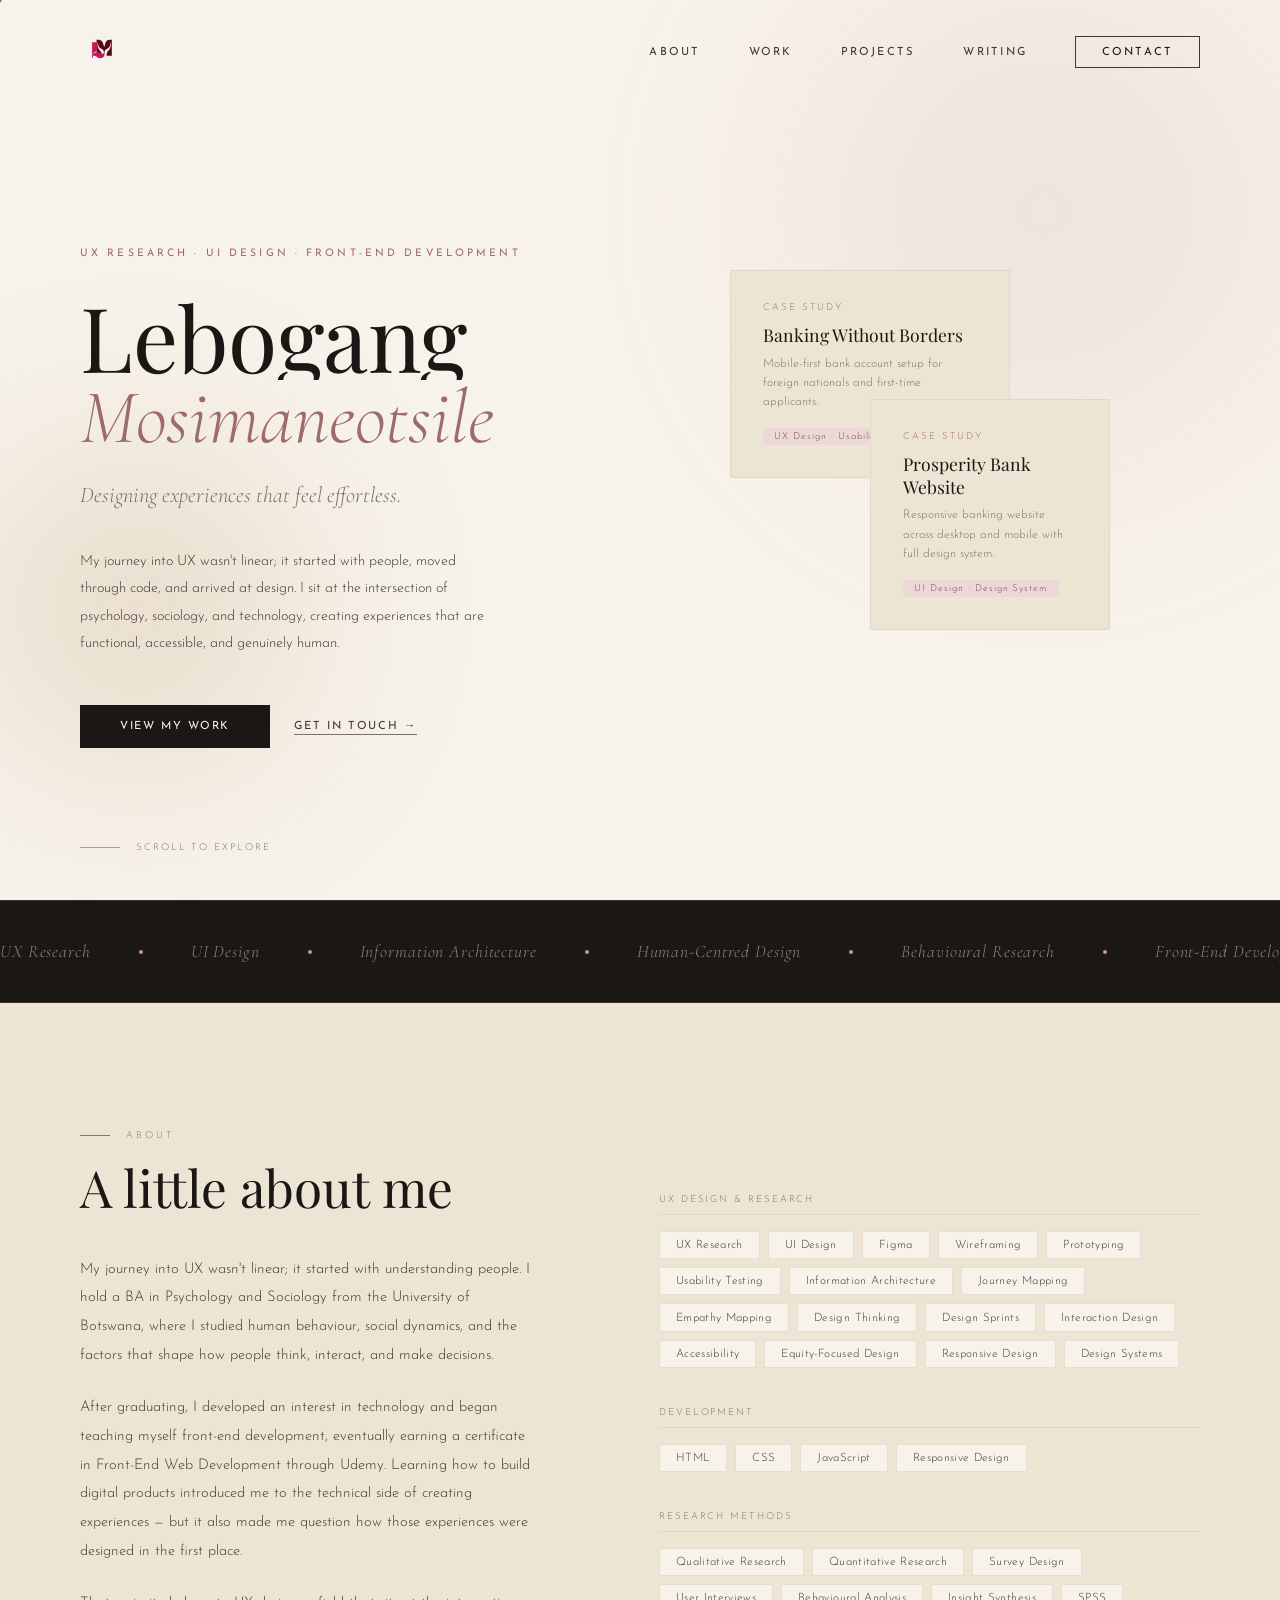
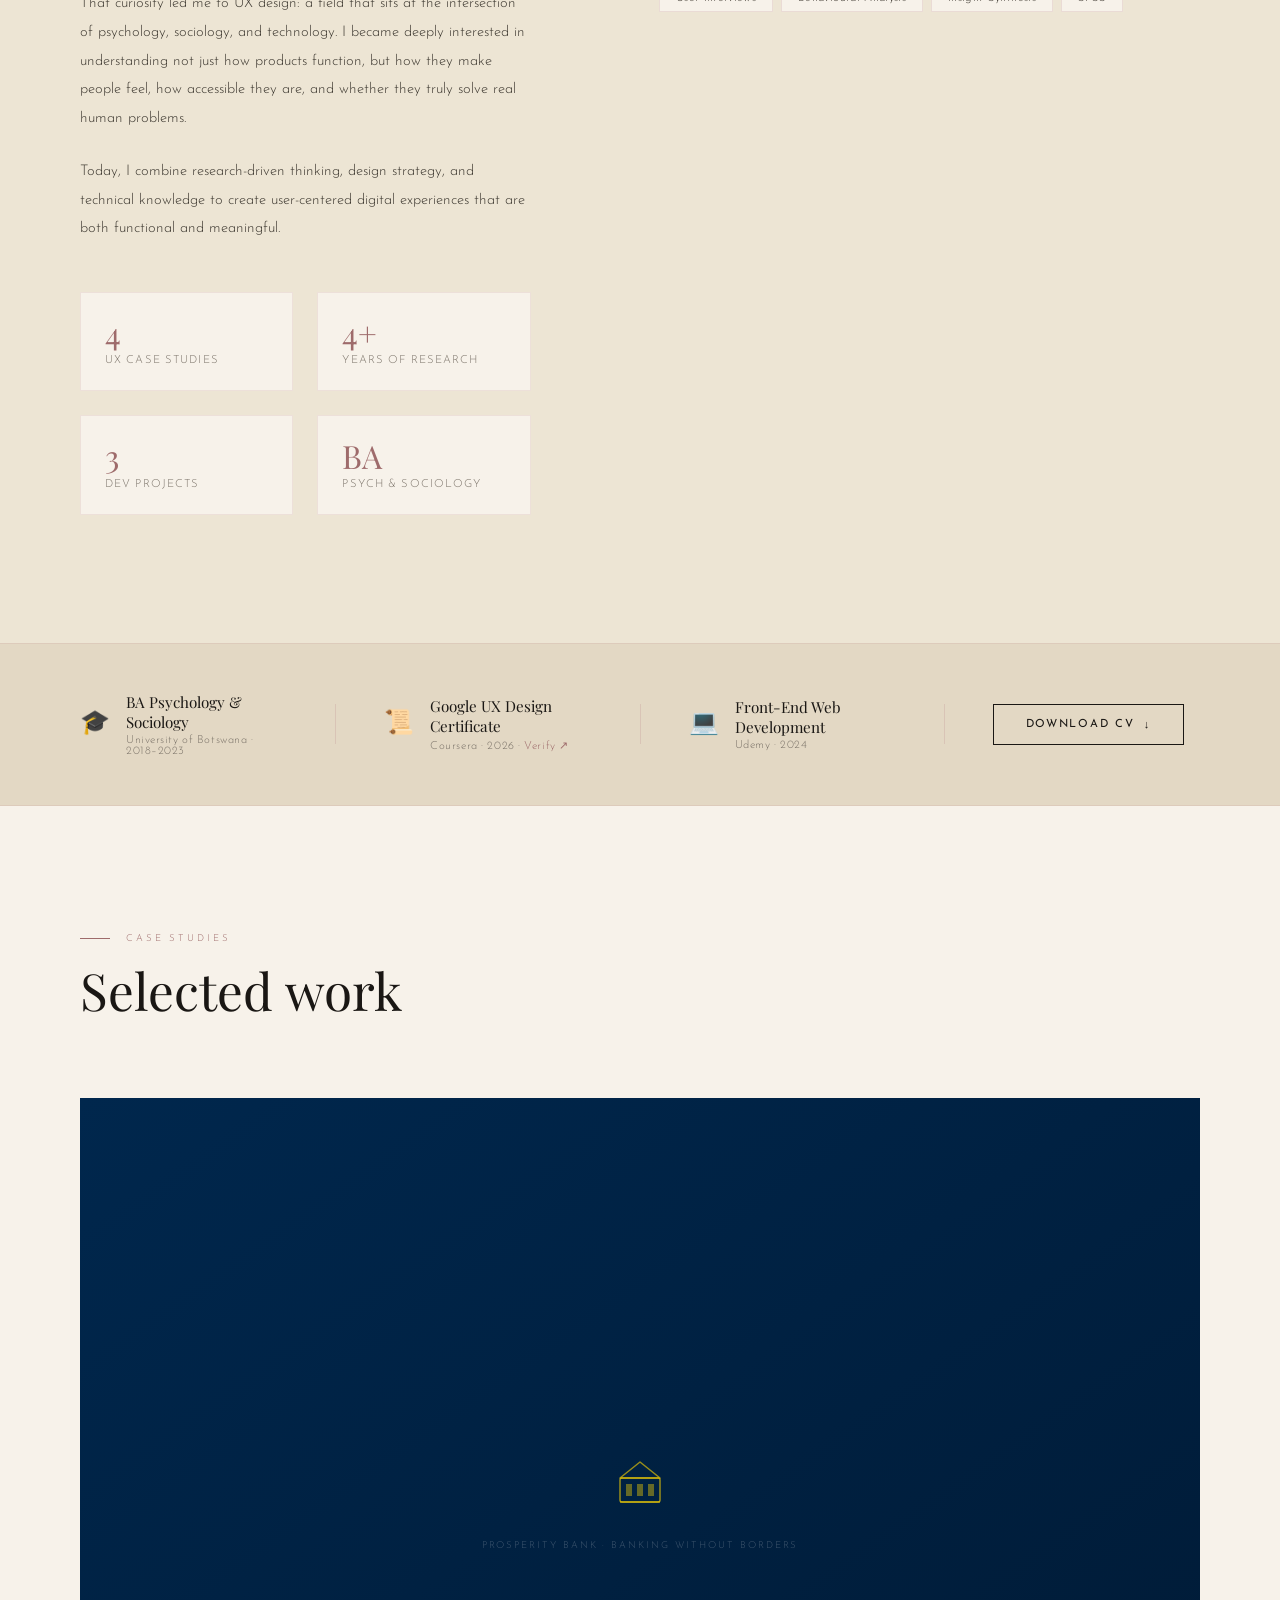
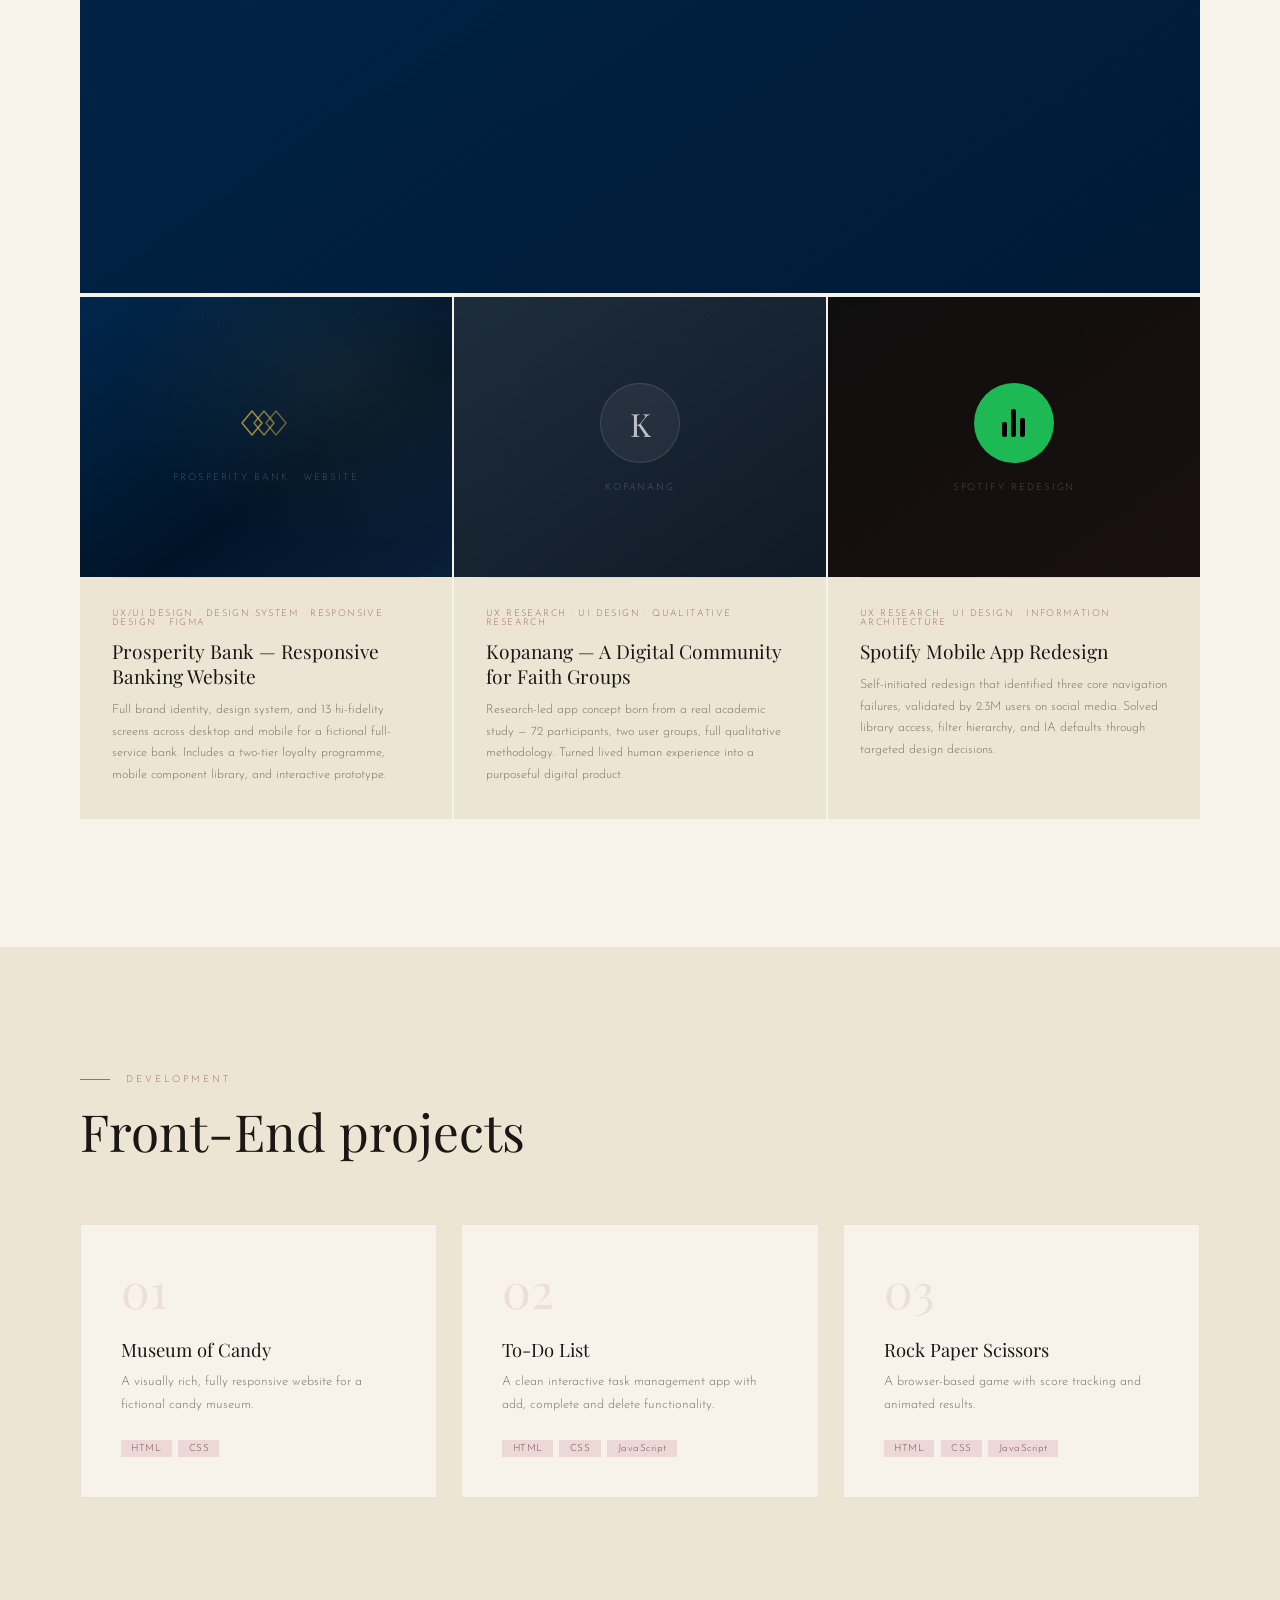
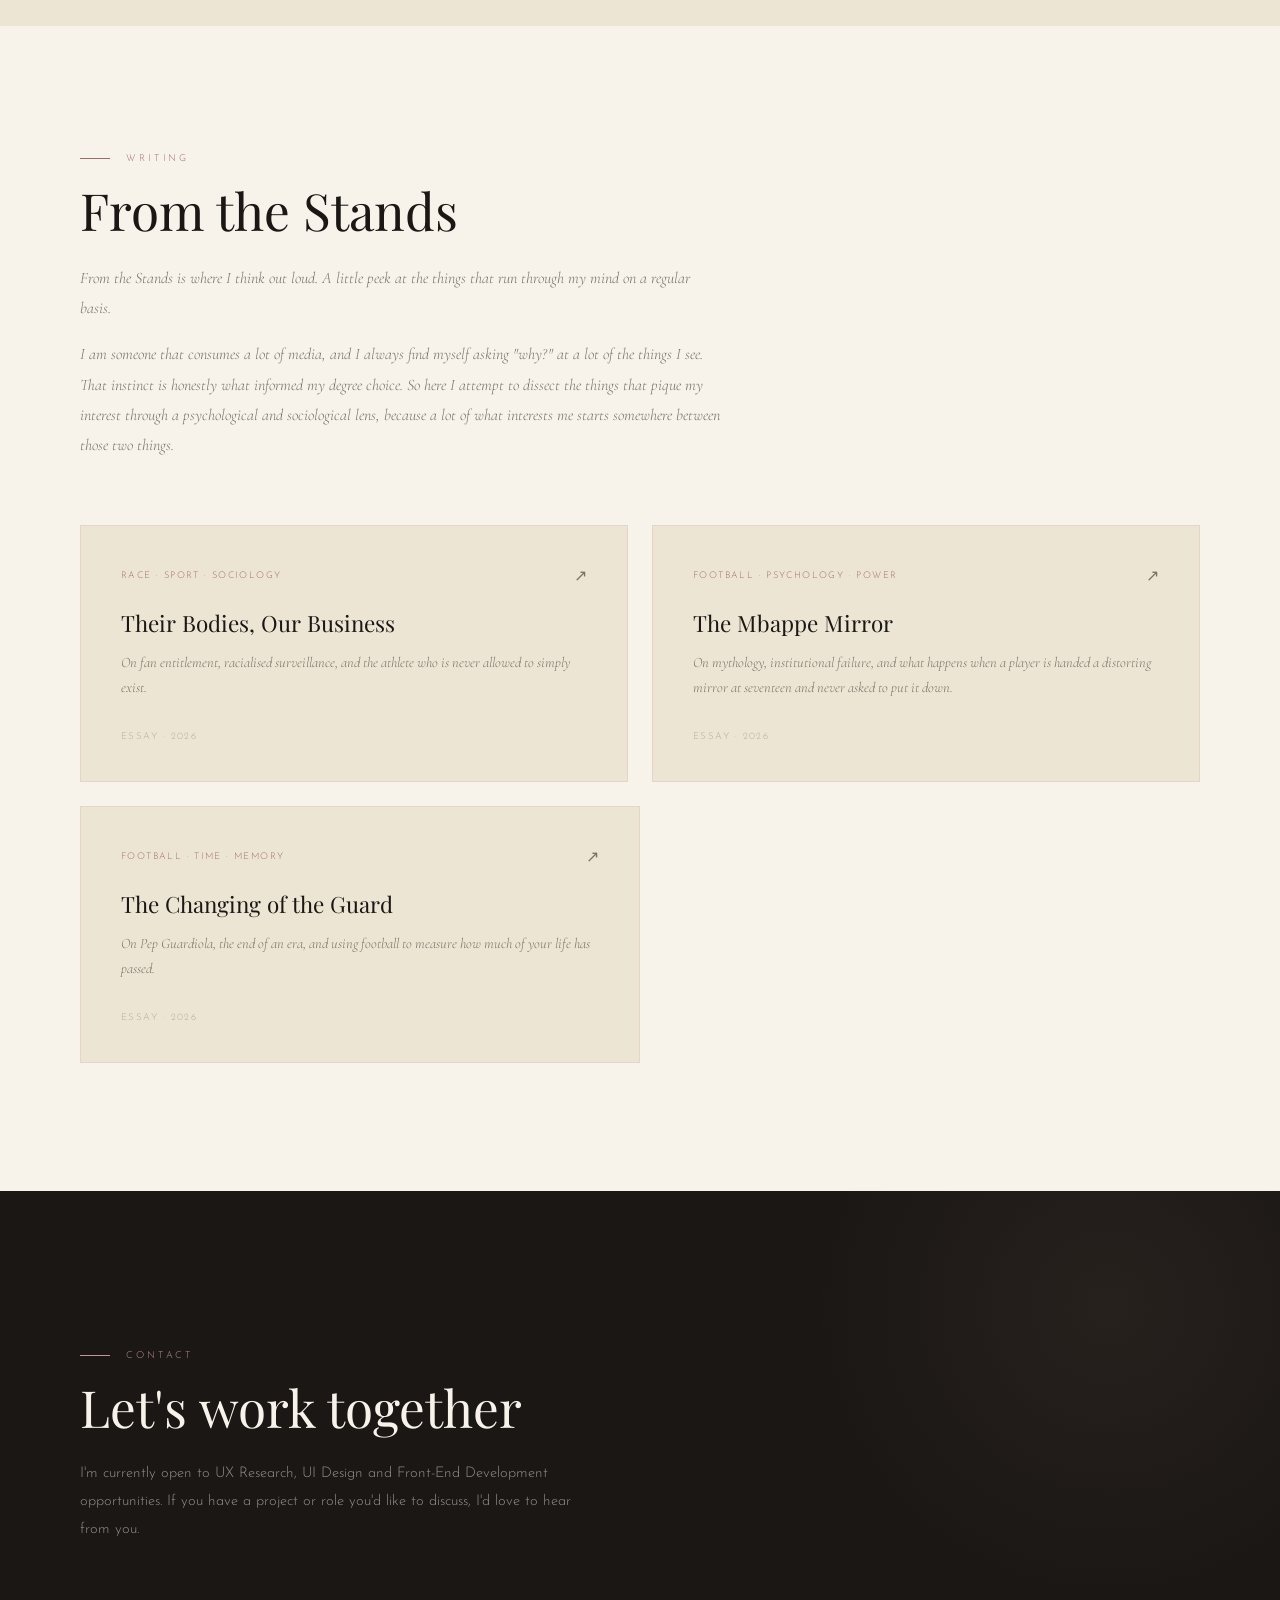
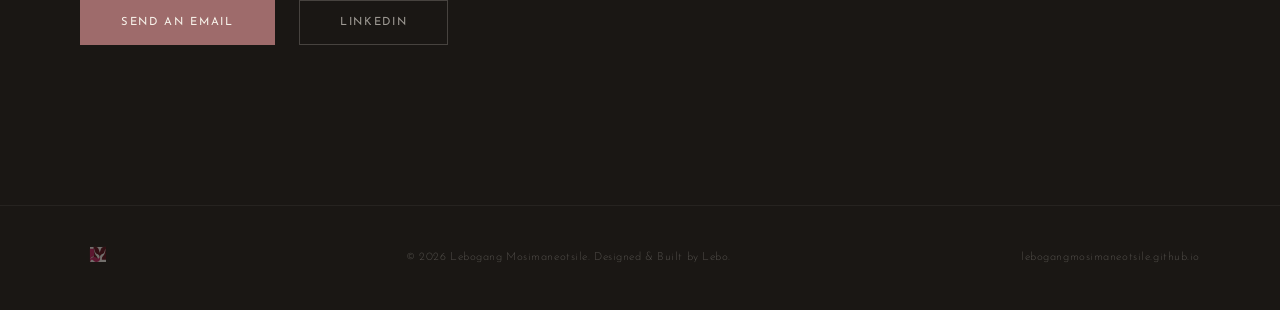
==== commit 0f579231: "Update case studies and improve styling in index.html" ====
--- a/index.html
+++ b/index.html
@@ -6,6 +6,40 @@
 <title>Lebogang Mosimaneotsile — UX Designer</title>
 <link href="https://fonts.googleapis.com/css2?family=Playfair+Display:ital,wght@0,400;0,500;0,700;1,400;1,500&family=Cormorant+Garamond:ital,wght@0,300;0,400;1,300;1,400&family=Josefin+Sans:wght@200;300;400;500&display=swap" rel="stylesheet">
 <link rel="stylesheet" href="style.css">
+<style>
+/* ─── PROSPERITY BANK CARD ─────────────────────────────── */
+.case-card-visual.prosperity {
+  background: linear-gradient(145deg, #00274D 0%, #001428 60%, #0a1f38 100%);
+  position: relative;
+  overflow: hidden;
+}
+.case-card-visual.prosperity::before {
+  content: '';
+  position: absolute;
+  inset: 0;
+  background: radial-gradient(ellipse at 70% 30%, rgba(201,168,76,0.08) 0%, transparent 60%);
+  pointer-events: none;
+}
+.prosperity-mark {
+  display: flex;
+  align-items: center;
+  justify-content: center;
+  width: 80px;
+  height: 60px;
+}
+
+/* ─── FTS 3-CARD GRID ──────────────────────────────────── */
+.fts-grid .fts-card:nth-child(3) {
+  grid-column: 1 / -1;
+  max-width: 50%;
+}
+@media (max-width: 900px) {
+  .fts-grid .fts-card:nth-child(3) {
+    grid-column: auto;
+    max-width: 100%;
+  }
+}
+</style>
 </head>
 <body>
 
@@ -57,9 +91,9 @@
       <div class="hero-line"></div>
       <div class="hero-card hero-card-2">
         <p class="hero-card-label">Case Study</p>
-        <h3 class="hero-card-title">Spotify Redesign</h3>
-        <p class="hero-card-sub">Reimagining library navigation for music switchers.</p>
-        <span class="hero-card-tag">Information Architecture</span>
+        <h3 class="hero-card-title">Prosperity Bank Website</h3>
+        <p class="hero-card-sub">Responsive banking website across desktop and mobile with full design system.</p>
+        <span class="hero-card-tag">UI Design · Design System</span>
       </div>
     </div>
   </div>
@@ -109,7 +143,7 @@
       </div>
       <div class="about-stats reveal">
         <div class="stat-item">
-          <p class="stat-number">3</p>
+          <p class="stat-number">4</p>
           <p class="stat-label">UX Case Studies</p>
         </div>
         <div class="stat-item">
@@ -145,6 +179,7 @@
           <span class="skill-tag">Accessibility</span>
           <span class="skill-tag">Equity-Focused Design</span>
           <span class="skill-tag">Responsive Design</span>
+          <span class="skill-tag">Design Systems</span>
         </div>
       </div>
       <div class="skills-group reveal reveal-delay-1">
@@ -253,8 +288,32 @@
       </div>
     </div>
 
+    <!-- Prosperity Bank Website -->
+    <a href="https://www.notion.so/372d7b8d6f8581599ec1ff875974a078" target="_blank" class="case-card reveal reveal-delay-1">
+      <div class="case-card-visual prosperity">
+        <div class="case-card-visual-inner">
+          <div class="prosperity-mark">
+            <svg width="56" height="40" viewBox="0 0 56 40" fill="none" xmlns="http://www.w3.org/2000/svg">
+              <path d="M4 20 L14 8 L24 20 L14 32 Z" fill="none" stroke="rgba(201,168,76,0.8)" stroke-width="1.5" stroke-linejoin="round"/>
+              <path d="M16 20 L26 8 L36 20 L26 32 Z" fill="none" stroke="rgba(201,168,76,0.65)" stroke-width="1.5" stroke-linejoin="round"/>
+              <path d="M28 20 L38 8 L48 20 L38 32 Z" fill="none" stroke="rgba(201,168,76,0.5)" stroke-width="1.5" stroke-linejoin="round"/>
+            </svg>
+          </div>
+          <span class="case-card-visual-label">Prosperity Bank · Website</span>
+        </div>
+        <div class="case-card-overlay">
+          <span class="case-card-overlay-text">View Case Study →</span>
+        </div>
+      </div>
+      <div class="case-card-body">
+        <p class="case-card-tag">UX/UI Design · Design System · Responsive Design · Figma</p>
+        <h3 class="case-card-title">Prosperity Bank — Responsive Banking Website</h3>
+        <p class="case-card-desc">Full brand identity, design system, and 13 hi-fidelity screens across desktop and mobile for a fictional full-service bank. Includes a two-tier loyalty programme, mobile component library, and interactive prototype.</p>
+      </div>
+    </a>
+
     <!-- Kopanang -->
-    <a href="https://www.notion.so/Kopanang-A-Digital-Community-for-Faith-Groups-327d7b8d6f85801d9e24df285b41b39d" target="_blank" class="case-card reveal reveal-delay-1">
+    <a href="https://www.notion.so/Kopanang-A-Digital-Community-for-Faith-Groups-327d7b8d6f85801d9e24df285b41b39d" target="_blank" class="case-card reveal reveal-delay-2">
       <div class="case-card-visual kopanang">
         <div class="case-card-visual-inner">
           <div class="case-icon kopanang-icon">K</div>
@@ -289,7 +348,7 @@
       <div class="case-card-body">
         <p class="case-card-tag">UX Research · UI Design · Information Architecture</p>
         <h3 class="case-card-title">Spotify Mobile App Redesign</h3>
-        <p class="case-card-desc">Self-initiated redesign that identified three core navigation failures — validated by 2.3M users on social media. Solved library access, filter hierarchy, and IA defaults through targeted design decisions.</p>
+        <p class="case-card-desc">Self-initiated redesign that identified three core navigation failures, validated by 2.3M users on social media. Solved library access, filter hierarchy, and IA defaults through targeted design decisions.</p>
       </div>
     </a>
 
--- a/style.css
+++ b/style.css
@@ -666,6 +666,11 @@
   max-width: 1200px;
 }
 
+.fts-grid .fts-card:nth-child(3) {
+  grid-column: 1 / -1;
+  max-width: 50%;
+}
+
 .fts-card {
   display: block;
   text-decoration: none;
@@ -808,6 +813,7 @@
   .work-grid { grid-template-columns: 1fr; }
   .dev-grid { grid-template-columns: 1fr; }
   .fts-grid { grid-template-columns: 1fr; }
+  .fts-grid .fts-card:nth-child(3) { grid-column: auto; max-width: 100%; }
   .fts { padding: 5rem 2rem; }
   .work-header { flex-direction: column; align-items: flex-start; gap: 1rem; }
   footer { flex-direction: column; gap: 1rem; text-align: center; padding: 2rem; }
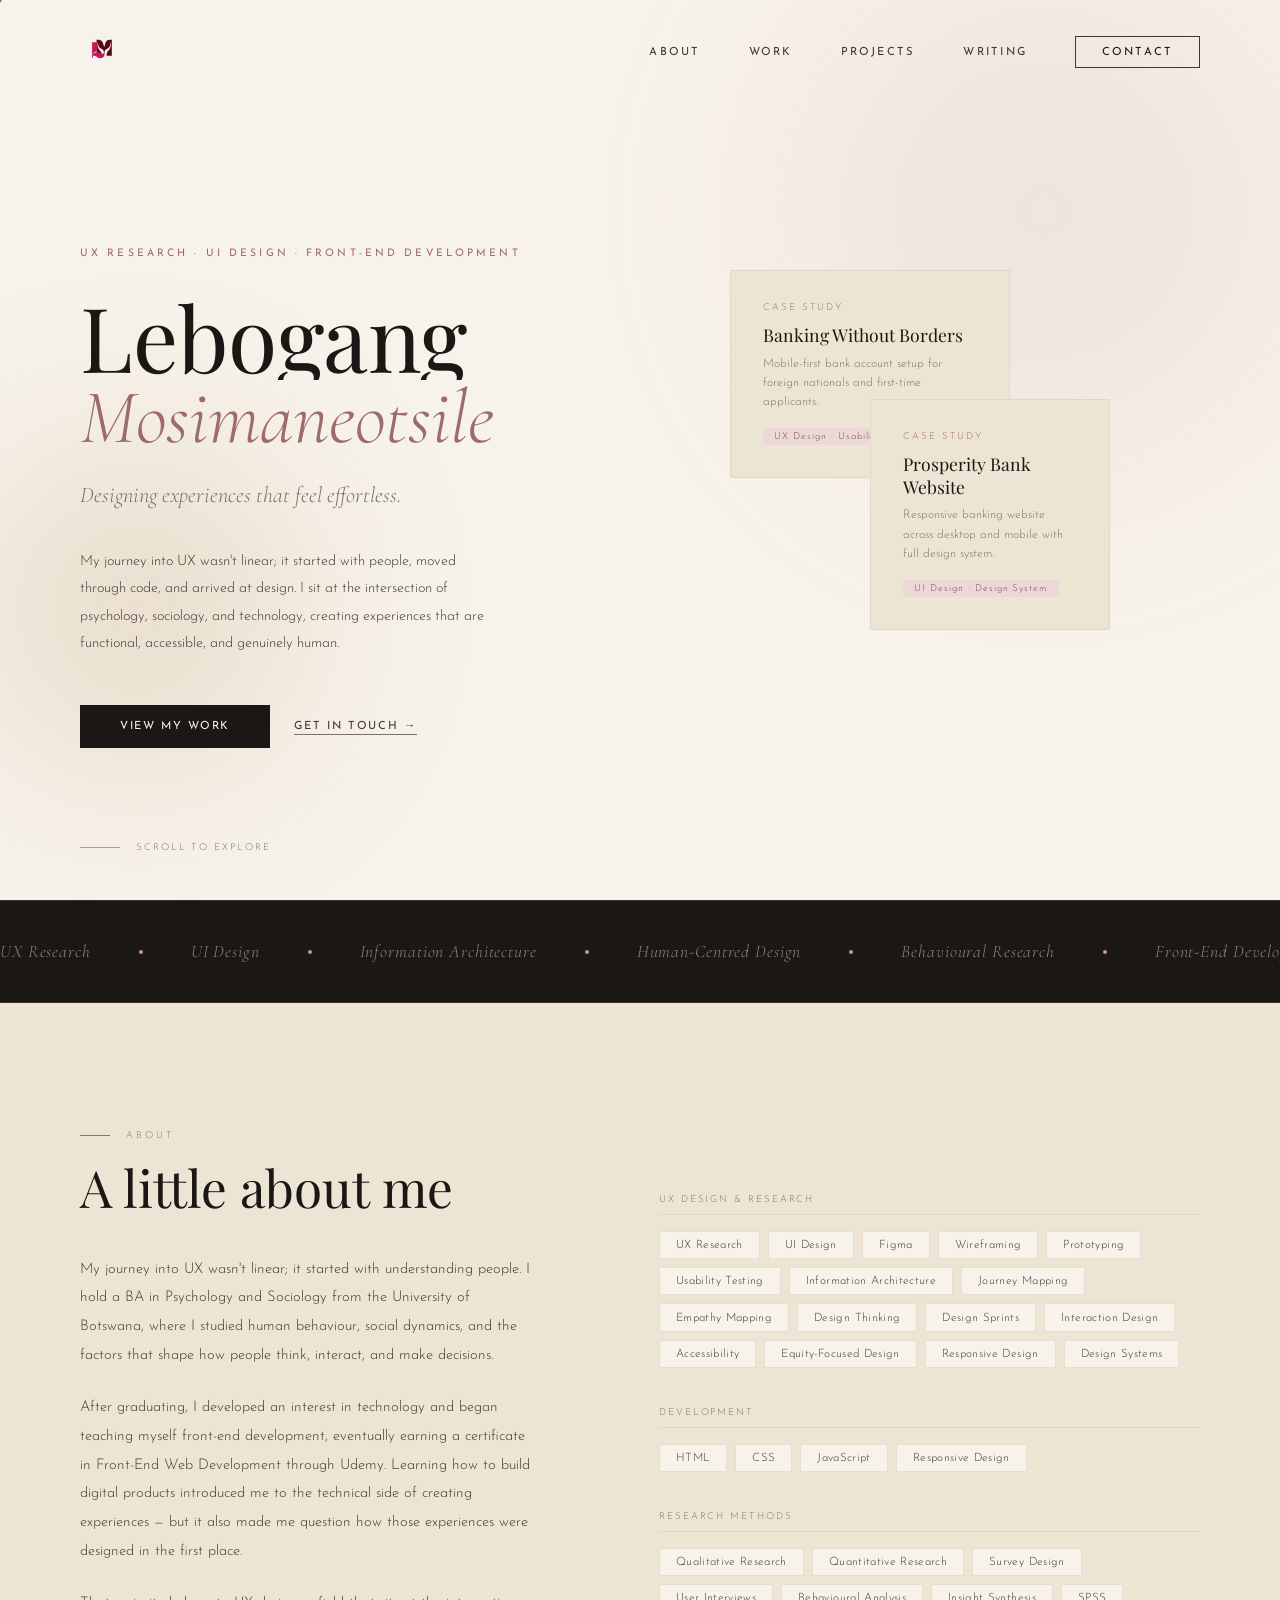
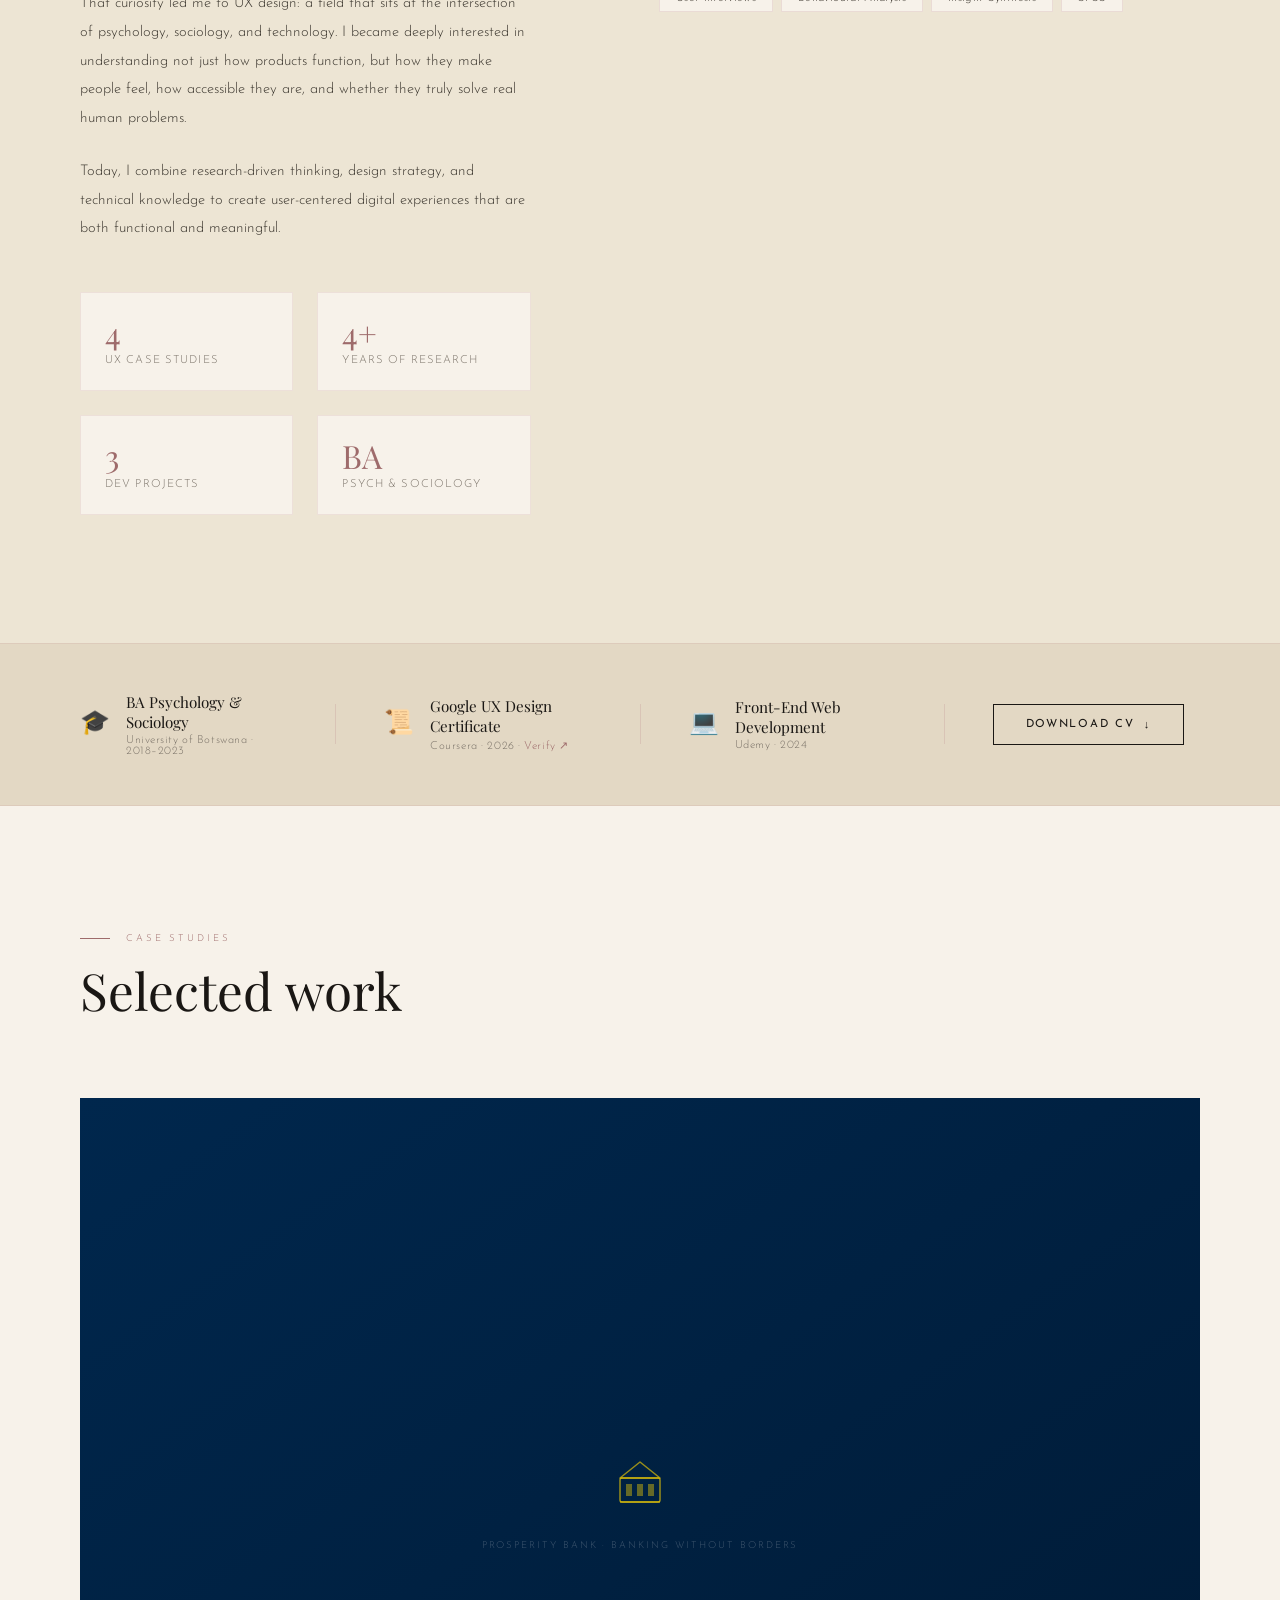
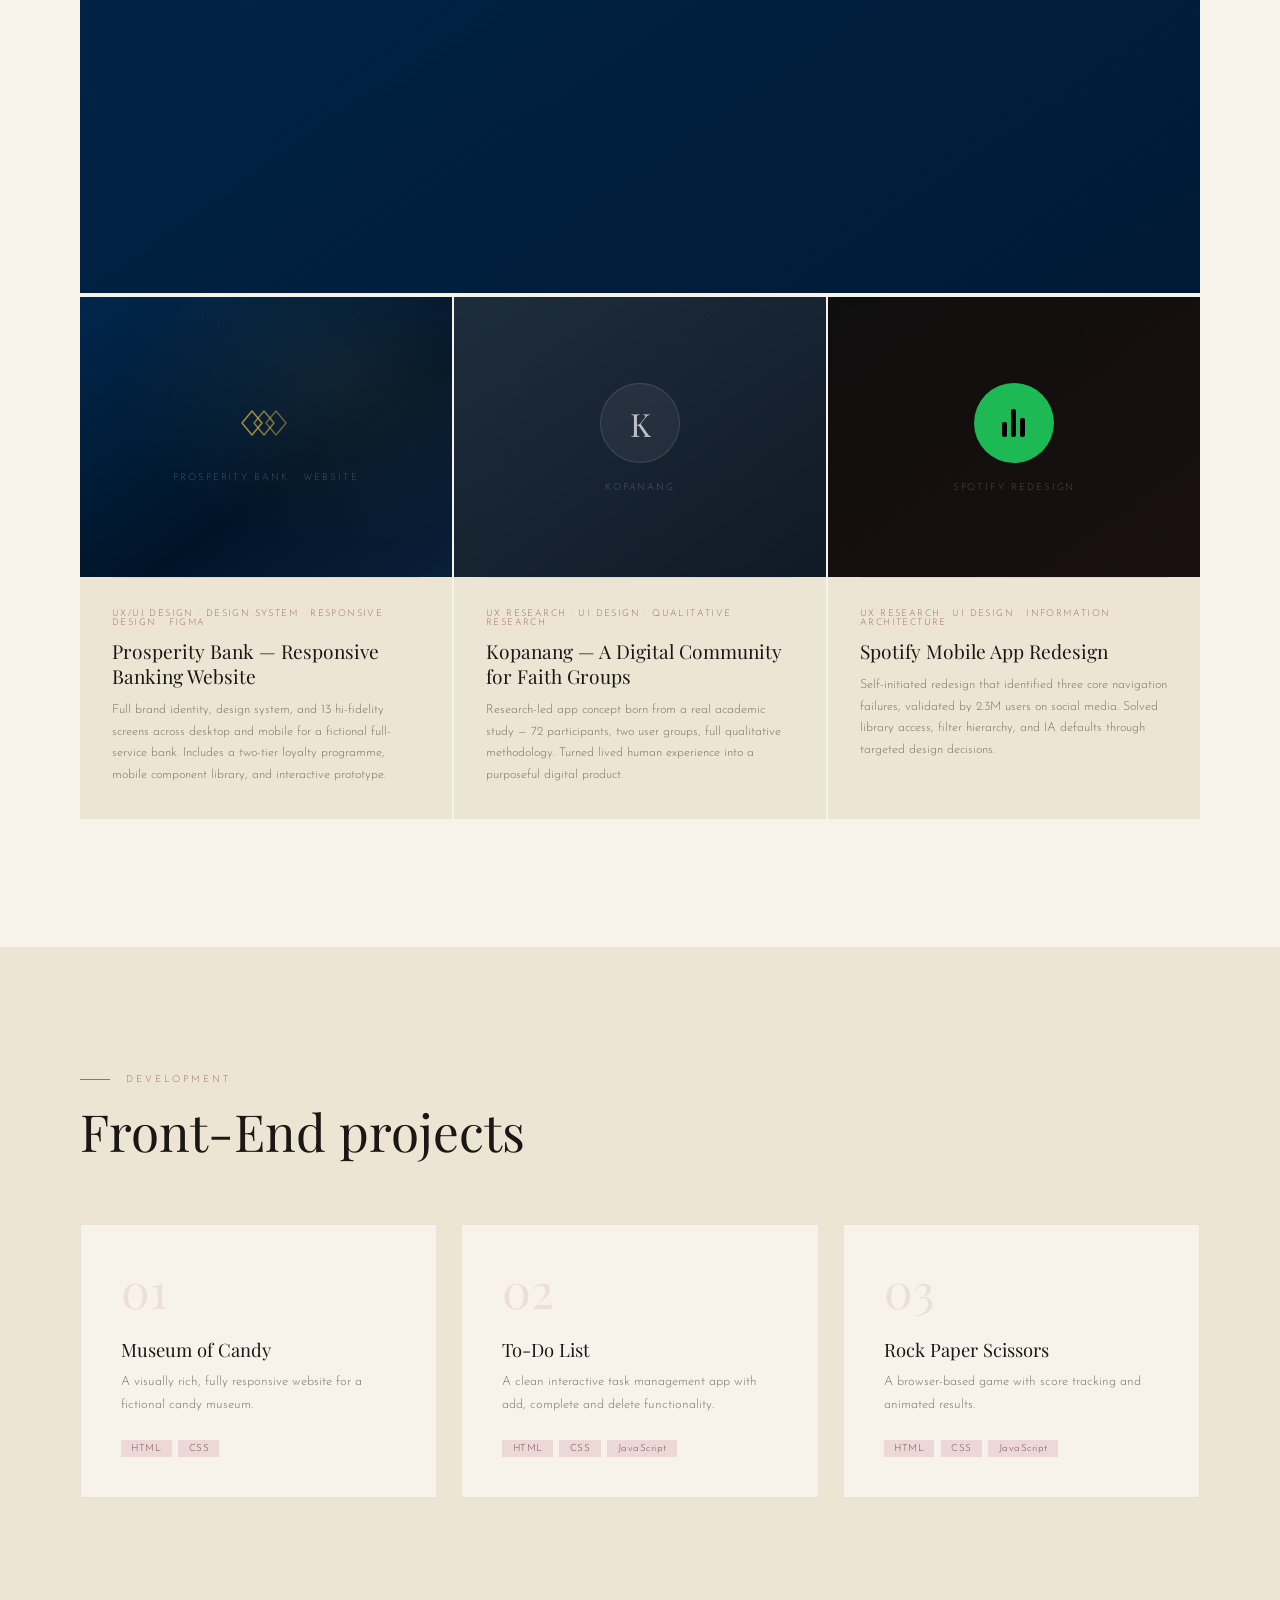
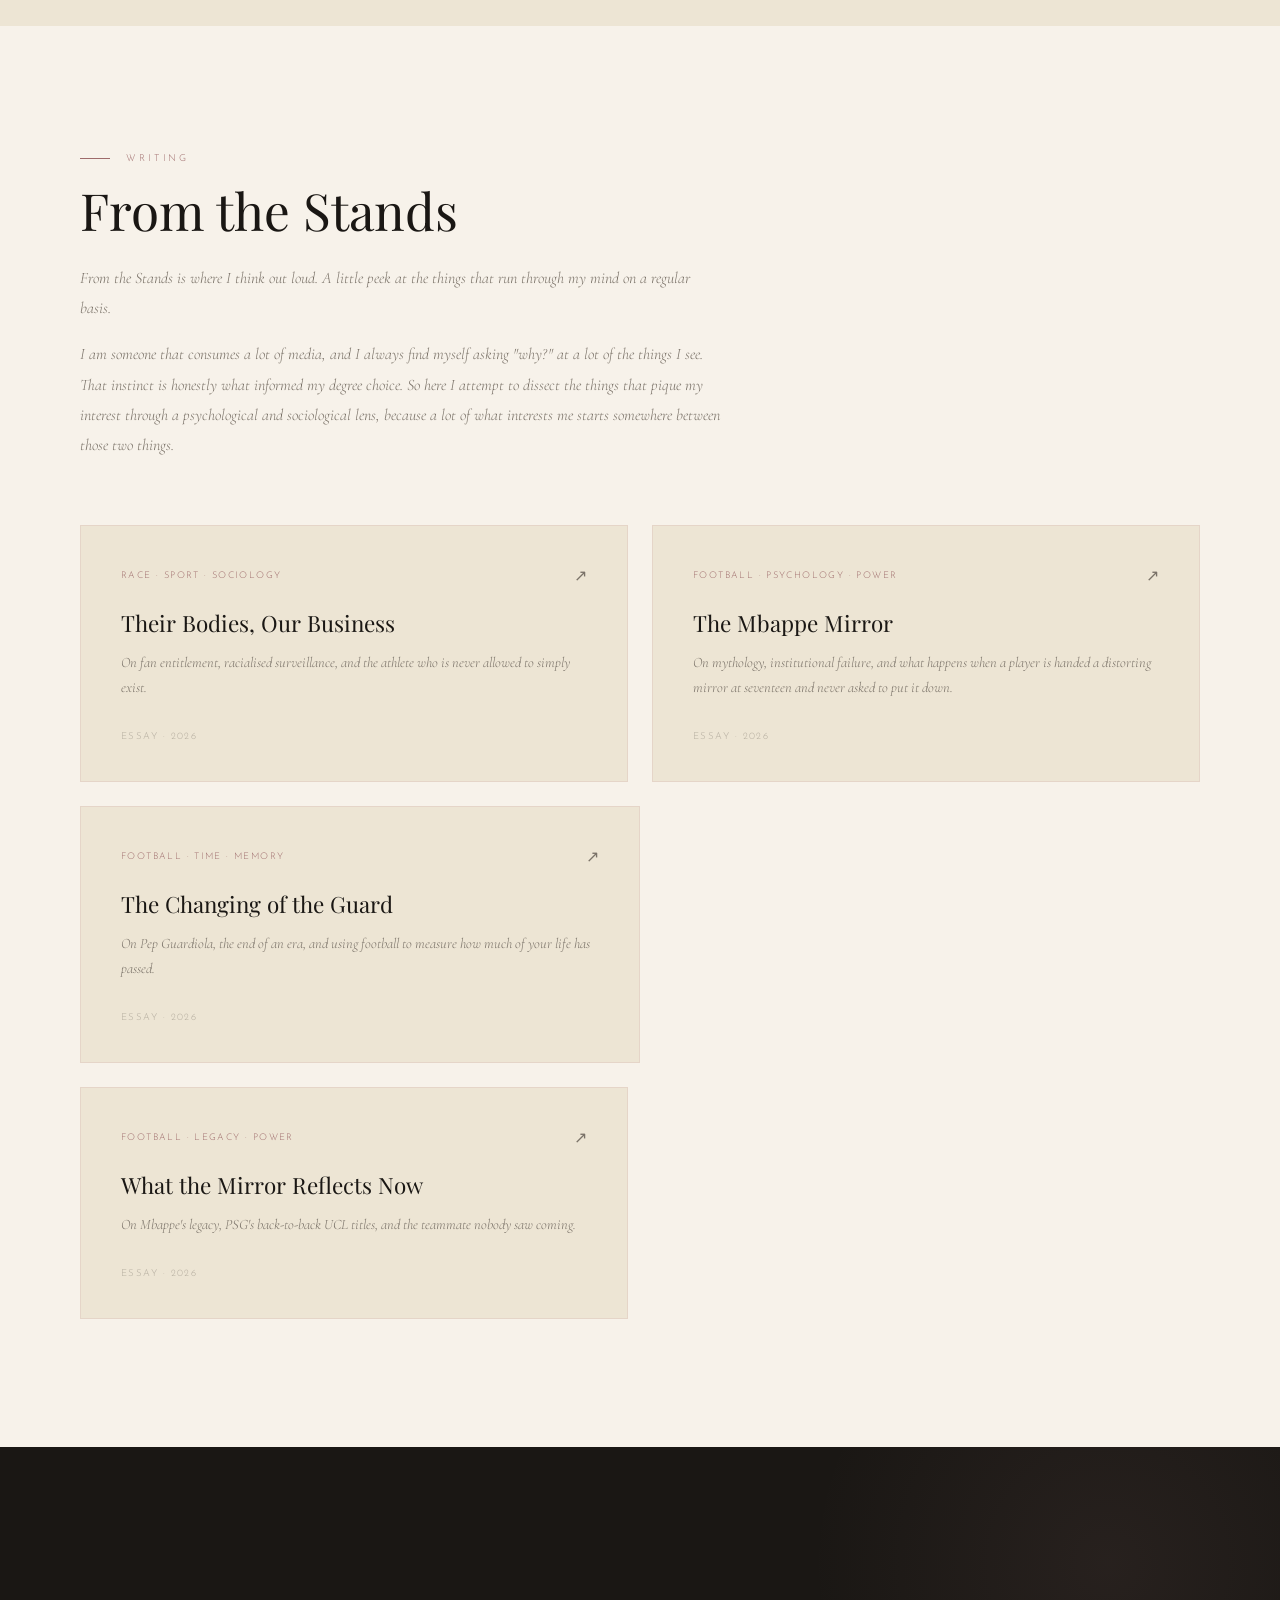
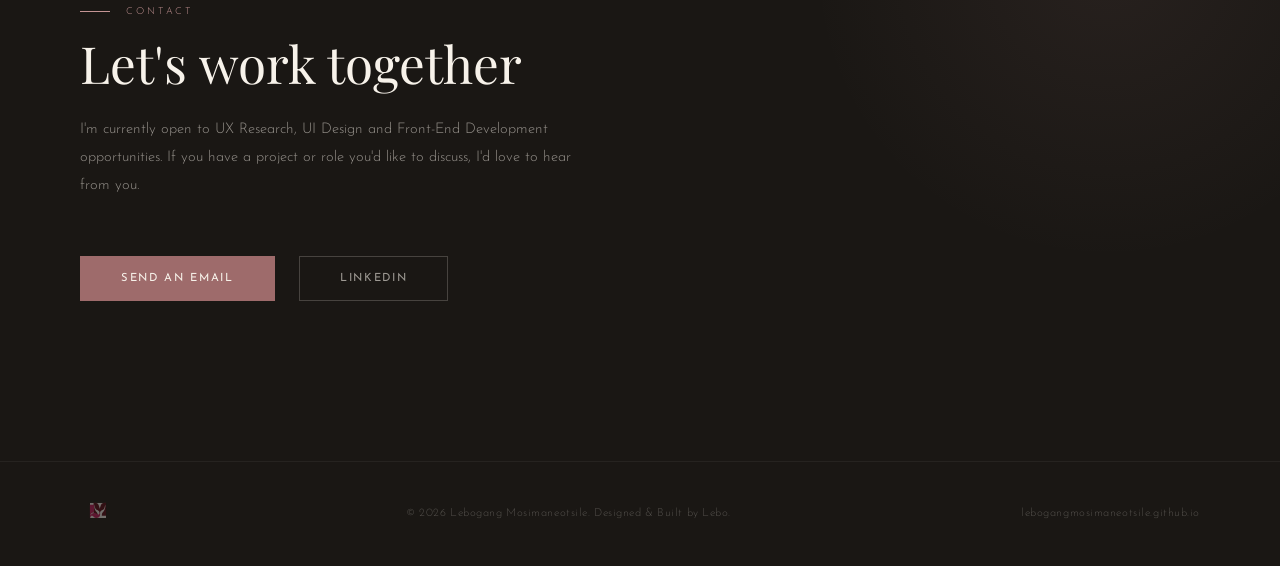
==== commit 5b7ad2ea: "Update index.html" ====
--- a/index.html
+++ b/index.html
@@ -27,18 +27,6 @@
   width: 80px;
   height: 60px;
 }
-
-/* ─── FTS 3-CARD GRID ──────────────────────────────────── */
-.fts-grid .fts-card:nth-child(3) {
-  grid-column: 1 / -1;
-  max-width: 50%;
-}
-@media (max-width: 900px) {
-  .fts-grid .fts-card:nth-child(3) {
-    grid-column: auto;
-    max-width: 100%;
-  }
-}
 </style>
 </head>
 <body>
@@ -433,6 +421,16 @@
         <p class="fts-card-meta">Essay · 2026</p>
       </a>
 
+      <a href="what_the_mirror_reflects_now.html" target="_blank" class="fts-card reveal reveal-delay-4">
+        <div class="fts-card-top">
+          <span class="fts-card-tag">Football · Legacy · Power</span>
+          <span class="fts-card-arrow">↗</span>
+        </div>
+        <h3 class="fts-card-title">What the Mirror Reflects Now</h3>
+        <p class="fts-card-desc">On Mbappe's legacy, PSG's back-to-back UCL titles, and the teammate nobody saw coming.</p>
+        <p class="fts-card-meta">Essay · 2026</p>
+      </a>
+
     </div>
   </div>
 </section>
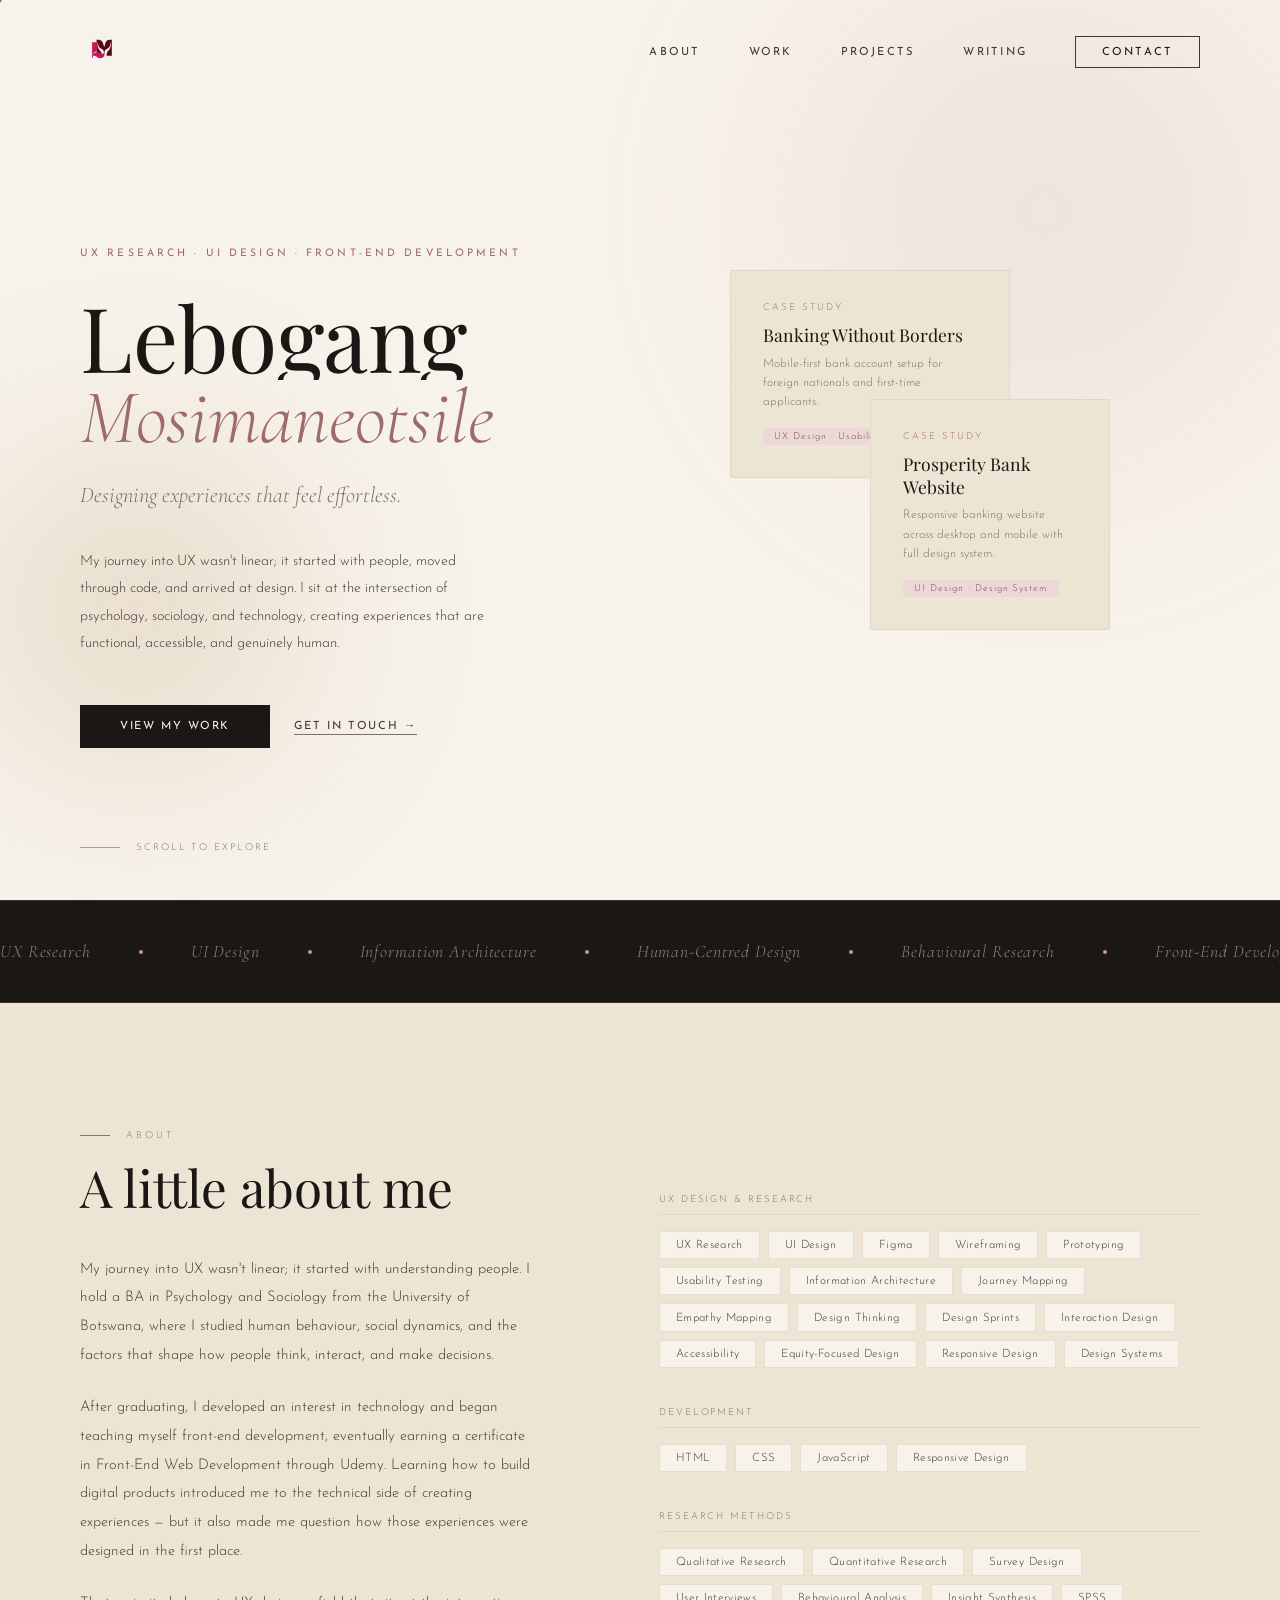
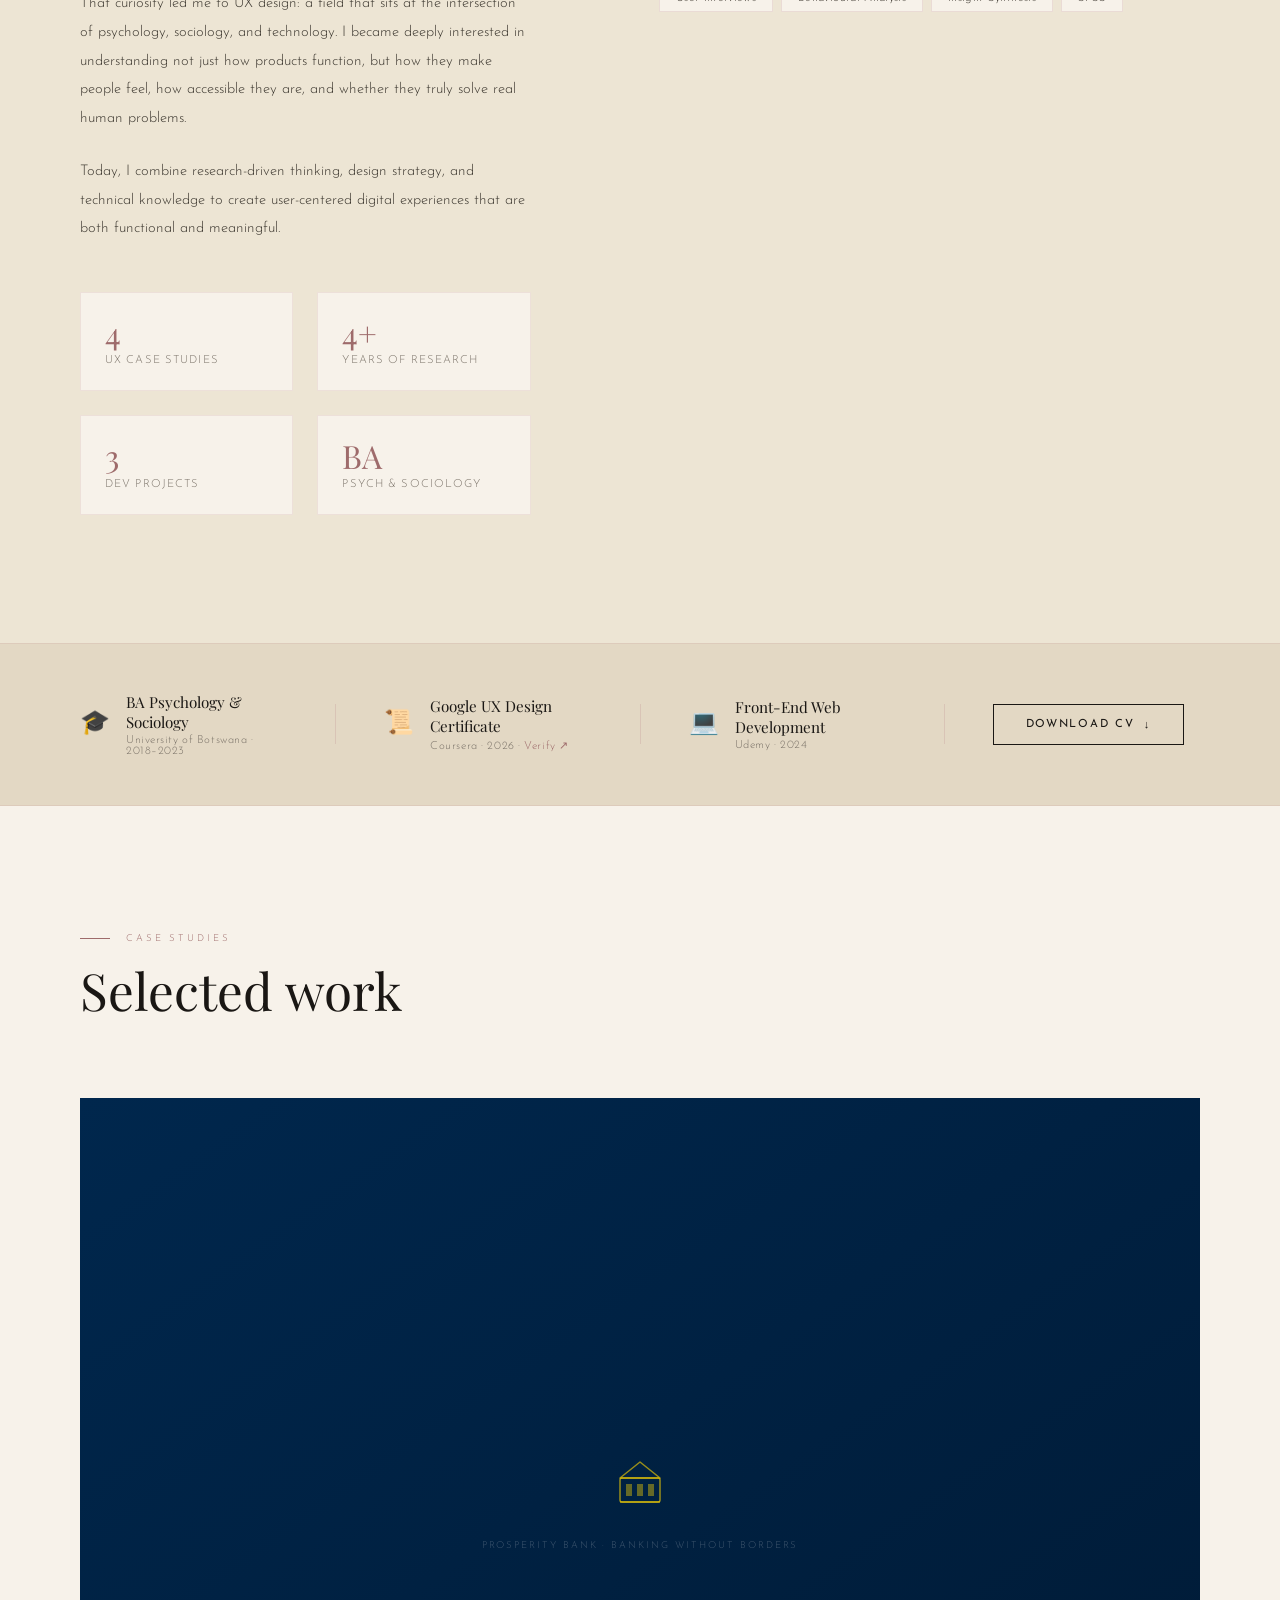
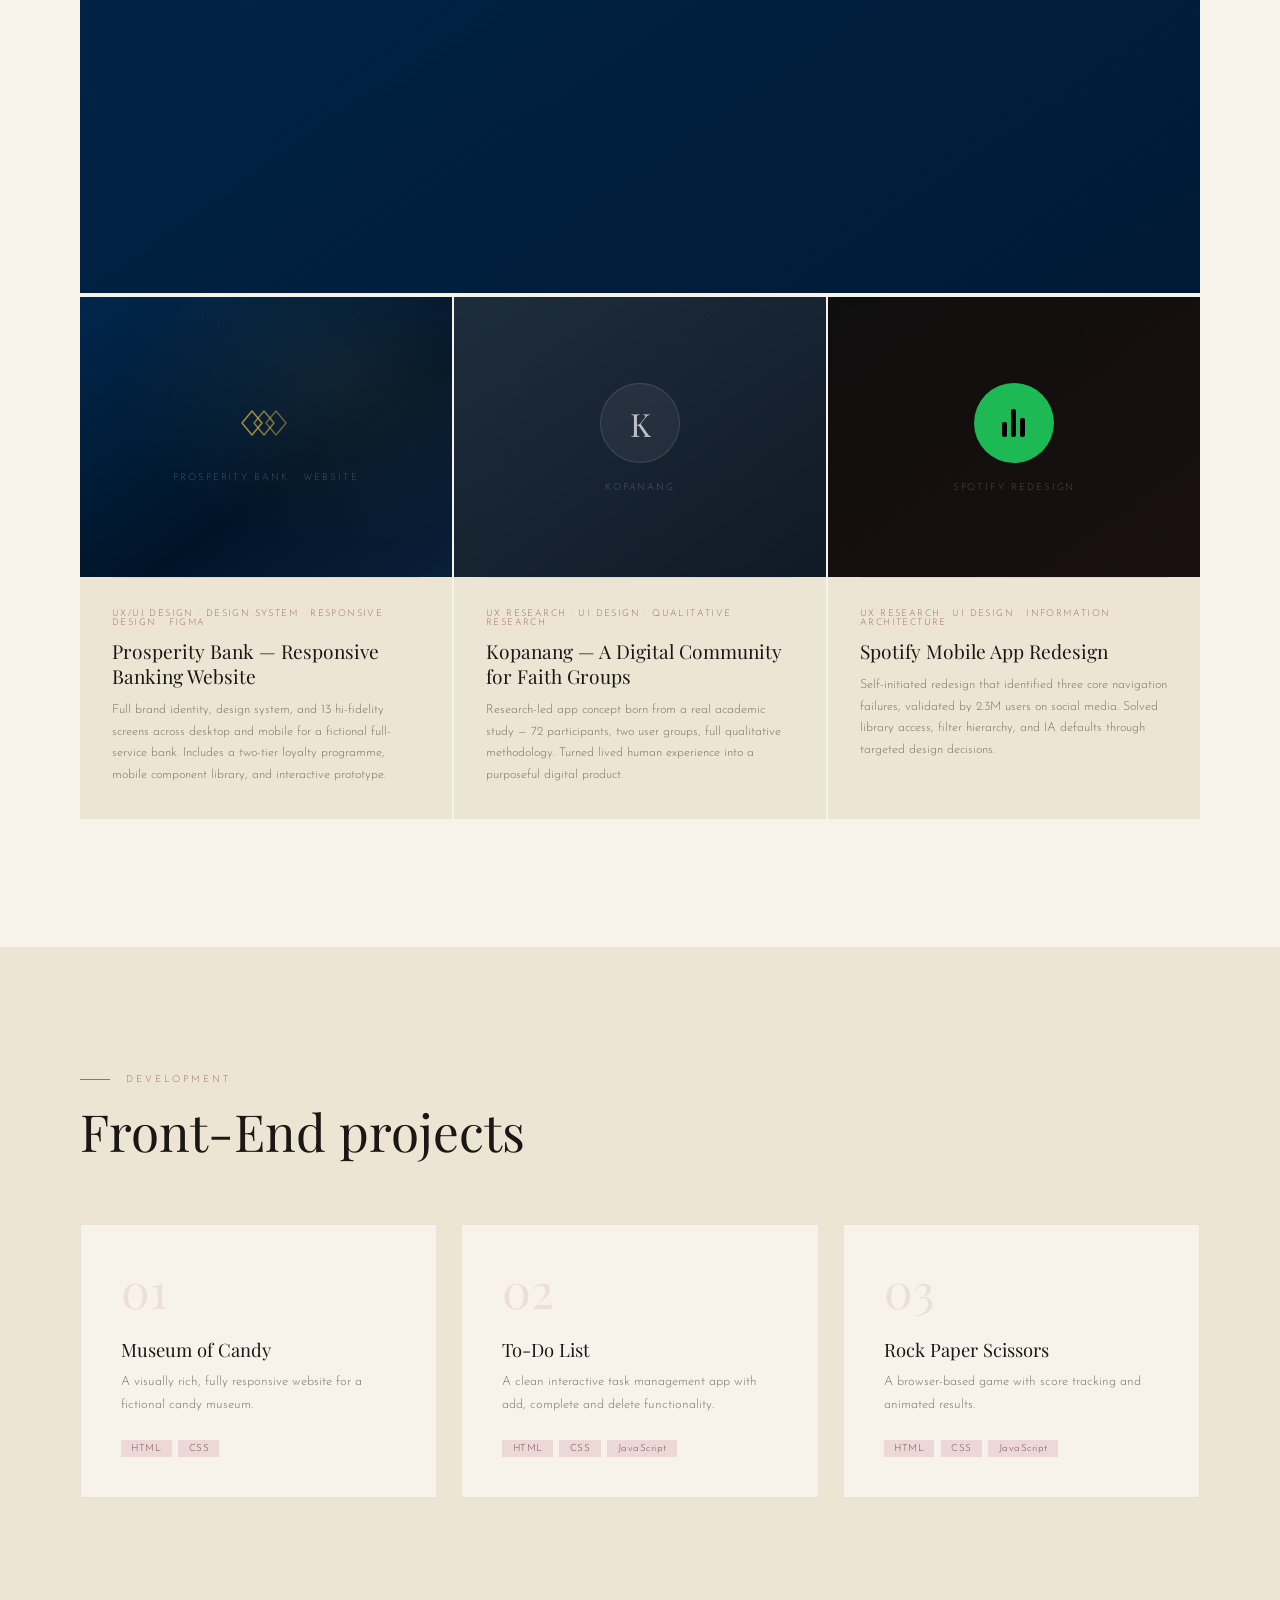
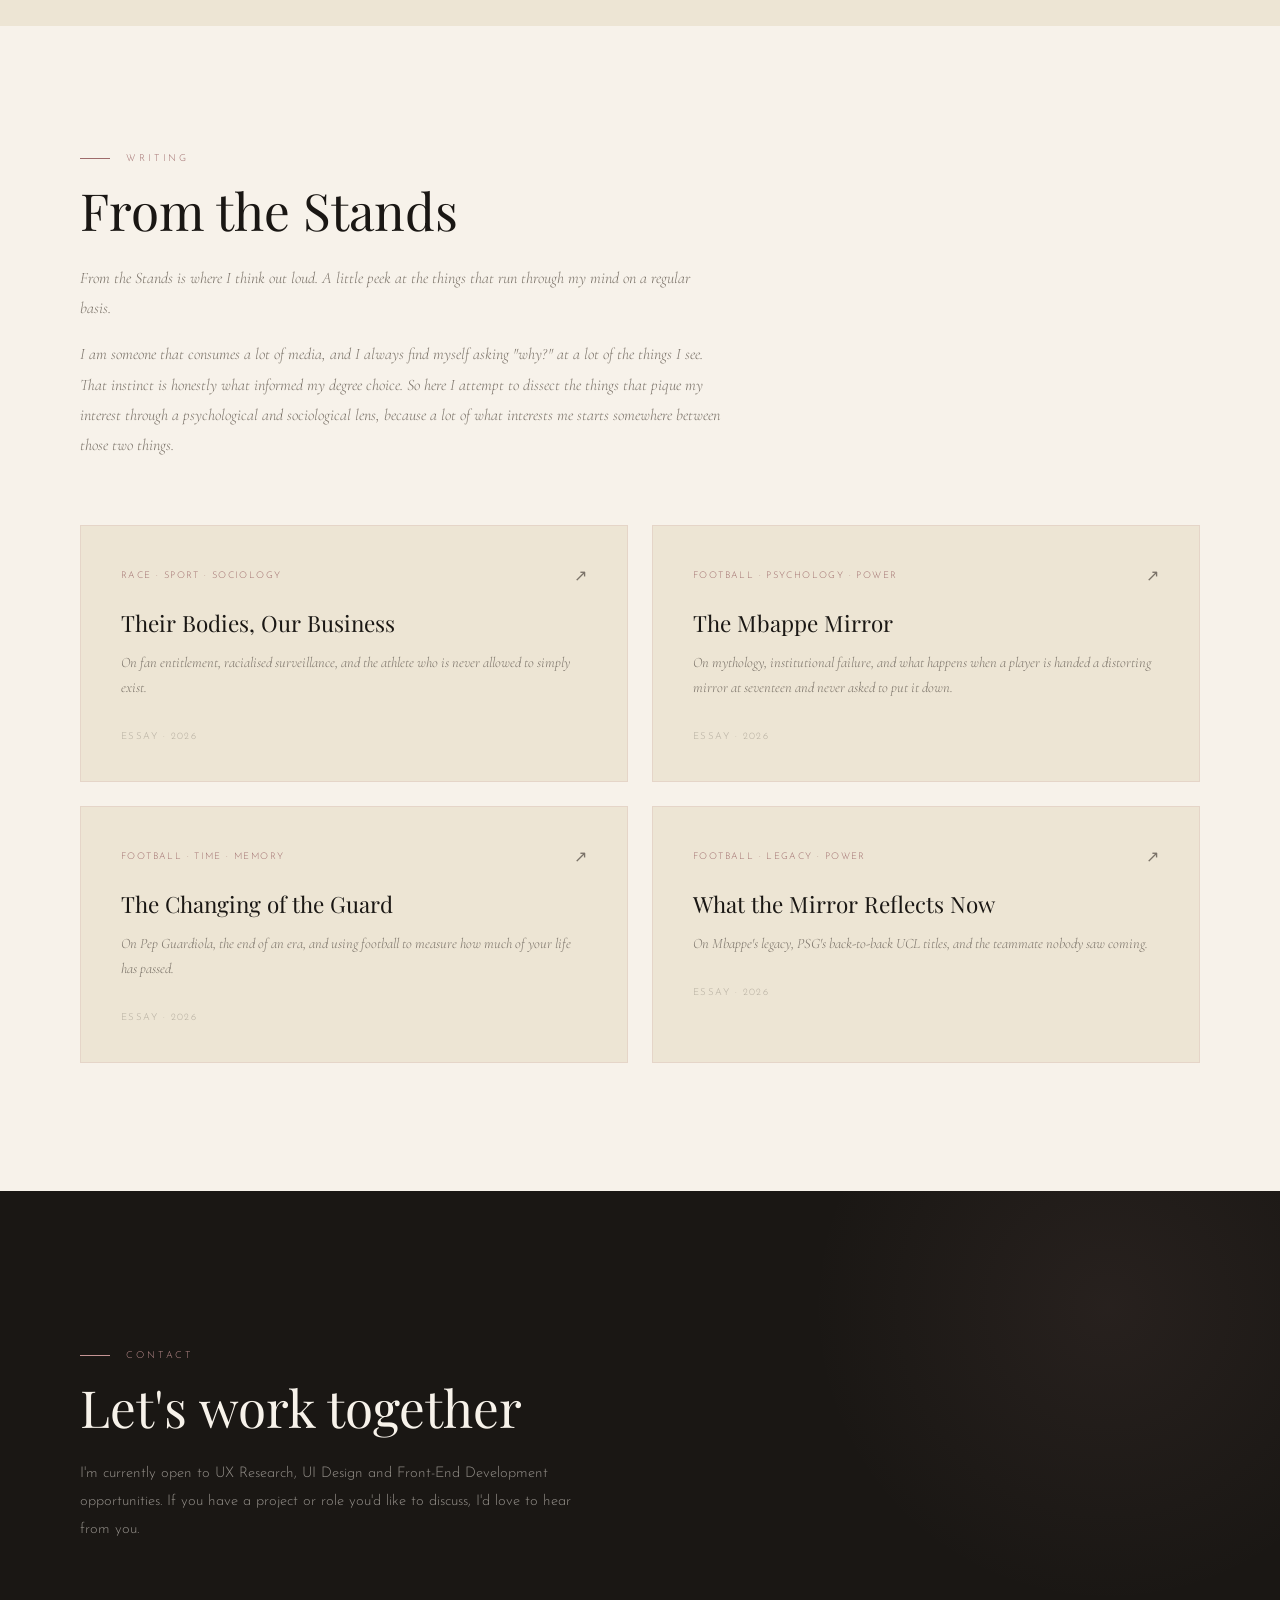
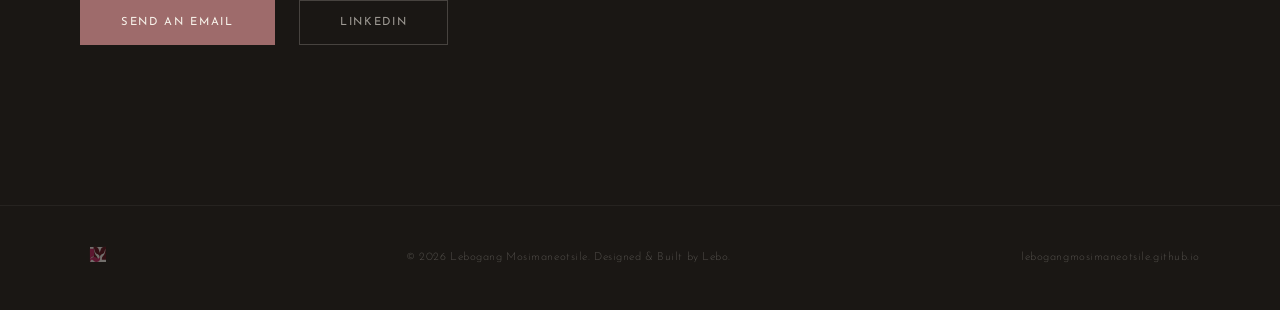
==== commit deadb652: "Update case study links to local HTML files" ====
--- a/index.html
+++ b/index.html
@@ -259,7 +259,7 @@
         </div>
         <div class="case-card-overlay">
           <div class="featured-overlay-actions">
-            <a href="https://www.notion.so/Banking-Without-Borders-Designing-a-Mobile-First-Bank-Account-Setup-Experience-33dd7b8d6f8580238670c9769ffcacc6" target="_blank" class="case-card-overlay-text">View Case Study →</a>
+            <a href="banking-without-borders.html" class="case-card-overlay-text">View Case Study →</a>
             <a href="https://www.figma.com/proto/YXx9rZH2kLa6SnloYPKiNV/Portfolio-Project?node-id=34-107&t=NS2Wy2JsDxOzYL6s-1" target="_blank" class="case-card-overlay-text overlay-secondary">View Prototype ↗</a>
           </div>
         </div>
@@ -270,14 +270,14 @@
         <p class="case-card-desc">Designed a mobile-first onboarding experience for two underserved user groups in South Africa — first-time account holders and foreign nationals. The redesign addressed both logistical barriers (no branch access, document confusion) and psychological ones (fear of rejection as a foreign national). Two rounds of usability testing validated the approach.</p>
         <blockquote class="case-card-quote">"Everything makes sense. Looks very easy to use. Better than ABSA dare I say."<cite>— Usability test participant</cite></blockquote>
         <div class="case-card-actions">
-          <a href="https://www.notion.so/Banking-Without-Borders-Designing-a-Mobile-First-Bank-Account-Setup-Experience-33dd7b8d6f8580238670c9769ffcacc6" target="_blank" class="case-card-btn">View Case Study →</a>
+          <a href="banking-without-borders.html" class="case-card-btn">View Case Study →</a>
           <a href="https://www.figma.com/proto/YXx9rZH2kLa6SnloYPKiNV/Portfolio-Project?node-id=34-107&t=NS2Wy2JsDxOzYL6s-1" target="_blank" class="case-card-btn case-card-btn-ghost">View Prototype ↗</a>
         </div>
       </div>
     </div>
 
     <!-- Prosperity Bank Website -->
-    <a href="https://www.notion.so/372d7b8d6f8581599ec1ff875974a078" target="_blank" class="case-card reveal reveal-delay-1">
+    <a href="prosperity-bank-website.html" class="case-card reveal reveal-delay-1">
       <div class="case-card-visual prosperity">
         <div class="case-card-visual-inner">
           <div class="prosperity-mark">
@@ -301,7 +301,7 @@
     </a>
 
     <!-- Kopanang -->
-    <a href="https://www.notion.so/Kopanang-A-Digital-Community-for-Faith-Groups-327d7b8d6f85801d9e24df285b41b39d" target="_blank" class="case-card reveal reveal-delay-2">
+    <a href="kopanang.html" class="case-card reveal reveal-delay-2">
       <div class="case-card-visual kopanang">
         <div class="case-card-visual-inner">
           <div class="case-icon kopanang-icon">K</div>
@@ -319,7 +319,7 @@
     </a>
 
     <!-- Spotify -->
-    <a href="https://www.notion.so/Spotify-Mobile-App-Redesign-32cd7b8d6f8580edb87cecedefdec352" target="_blank" class="case-card reveal reveal-delay-2">
+    <a href="spotify-redesign.html" class="case-card reveal reveal-delay-2">
       <div class="case-card-visual spotify">
         <div class="case-card-visual-inner">
           <div class="case-icon spotify-icon">
--- a/style.css
+++ b/style.css
@@ -666,10 +666,7 @@
   max-width: 1200px;
 }
 
-.fts-grid .fts-card:nth-child(3) {
-  grid-column: 1 / -1;
-  max-width: 50%;
-}
+
 
 .fts-card {
   display: block;
@@ -813,7 +810,7 @@
   .work-grid { grid-template-columns: 1fr; }
   .dev-grid { grid-template-columns: 1fr; }
   .fts-grid { grid-template-columns: 1fr; }
-  .fts-grid .fts-card:nth-child(3) { grid-column: auto; max-width: 100%; }
+
   .fts { padding: 5rem 2rem; }
   .work-header { flex-direction: column; align-items: flex-start; gap: 1rem; }
   footer { flex-direction: column; gap: 1rem; text-align: center; padding: 2rem; }
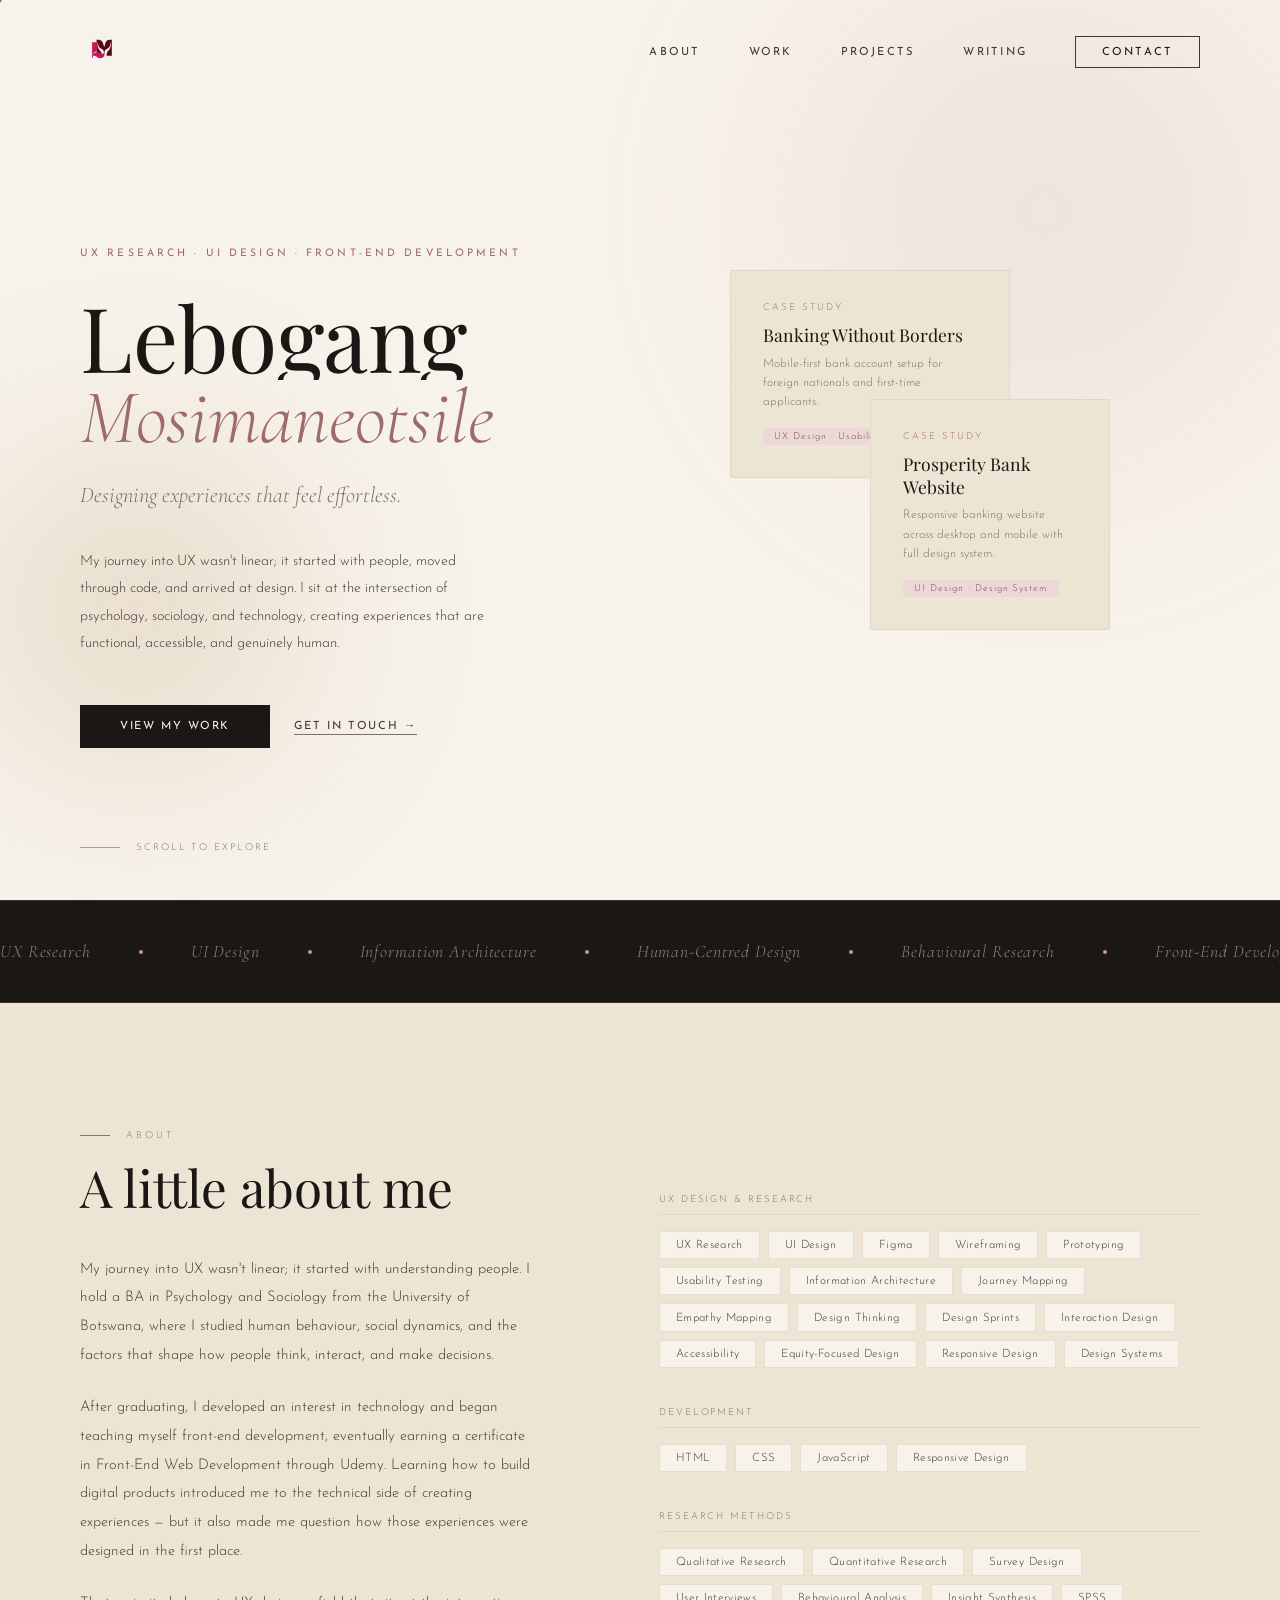
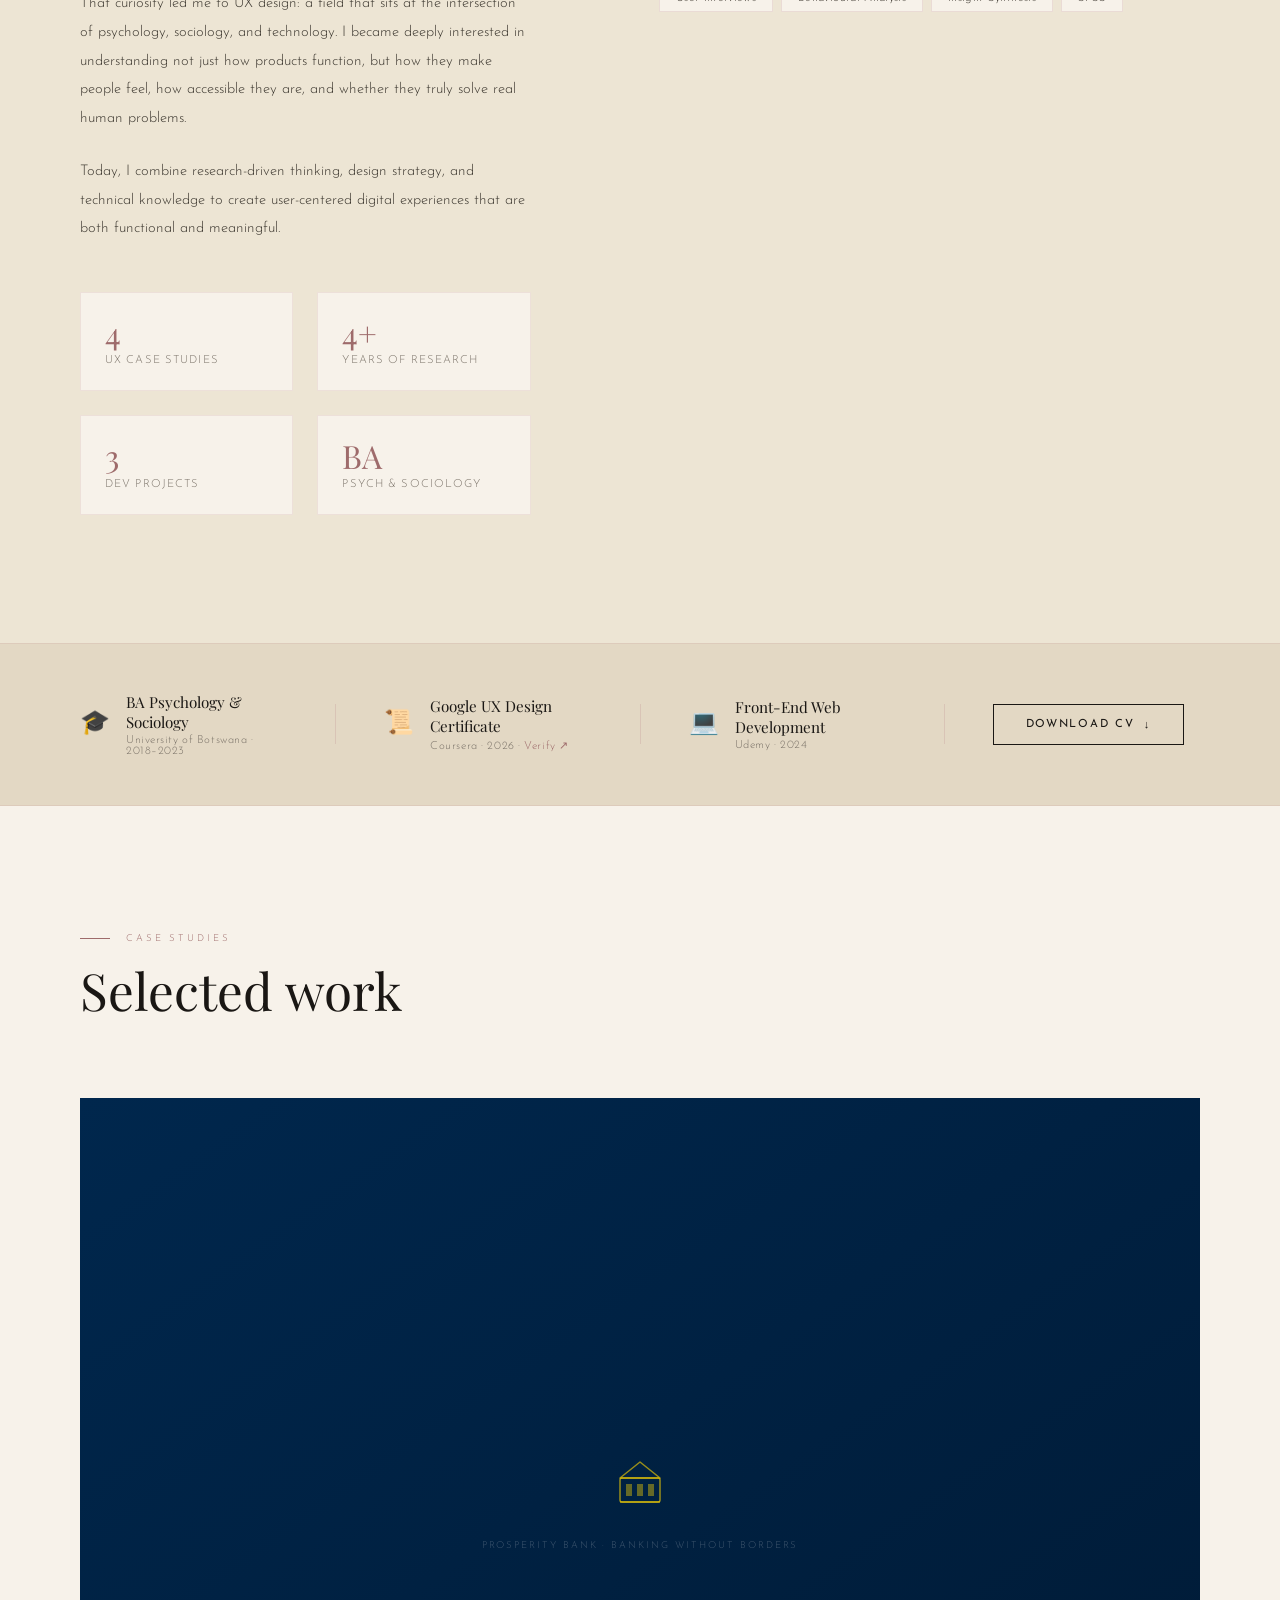
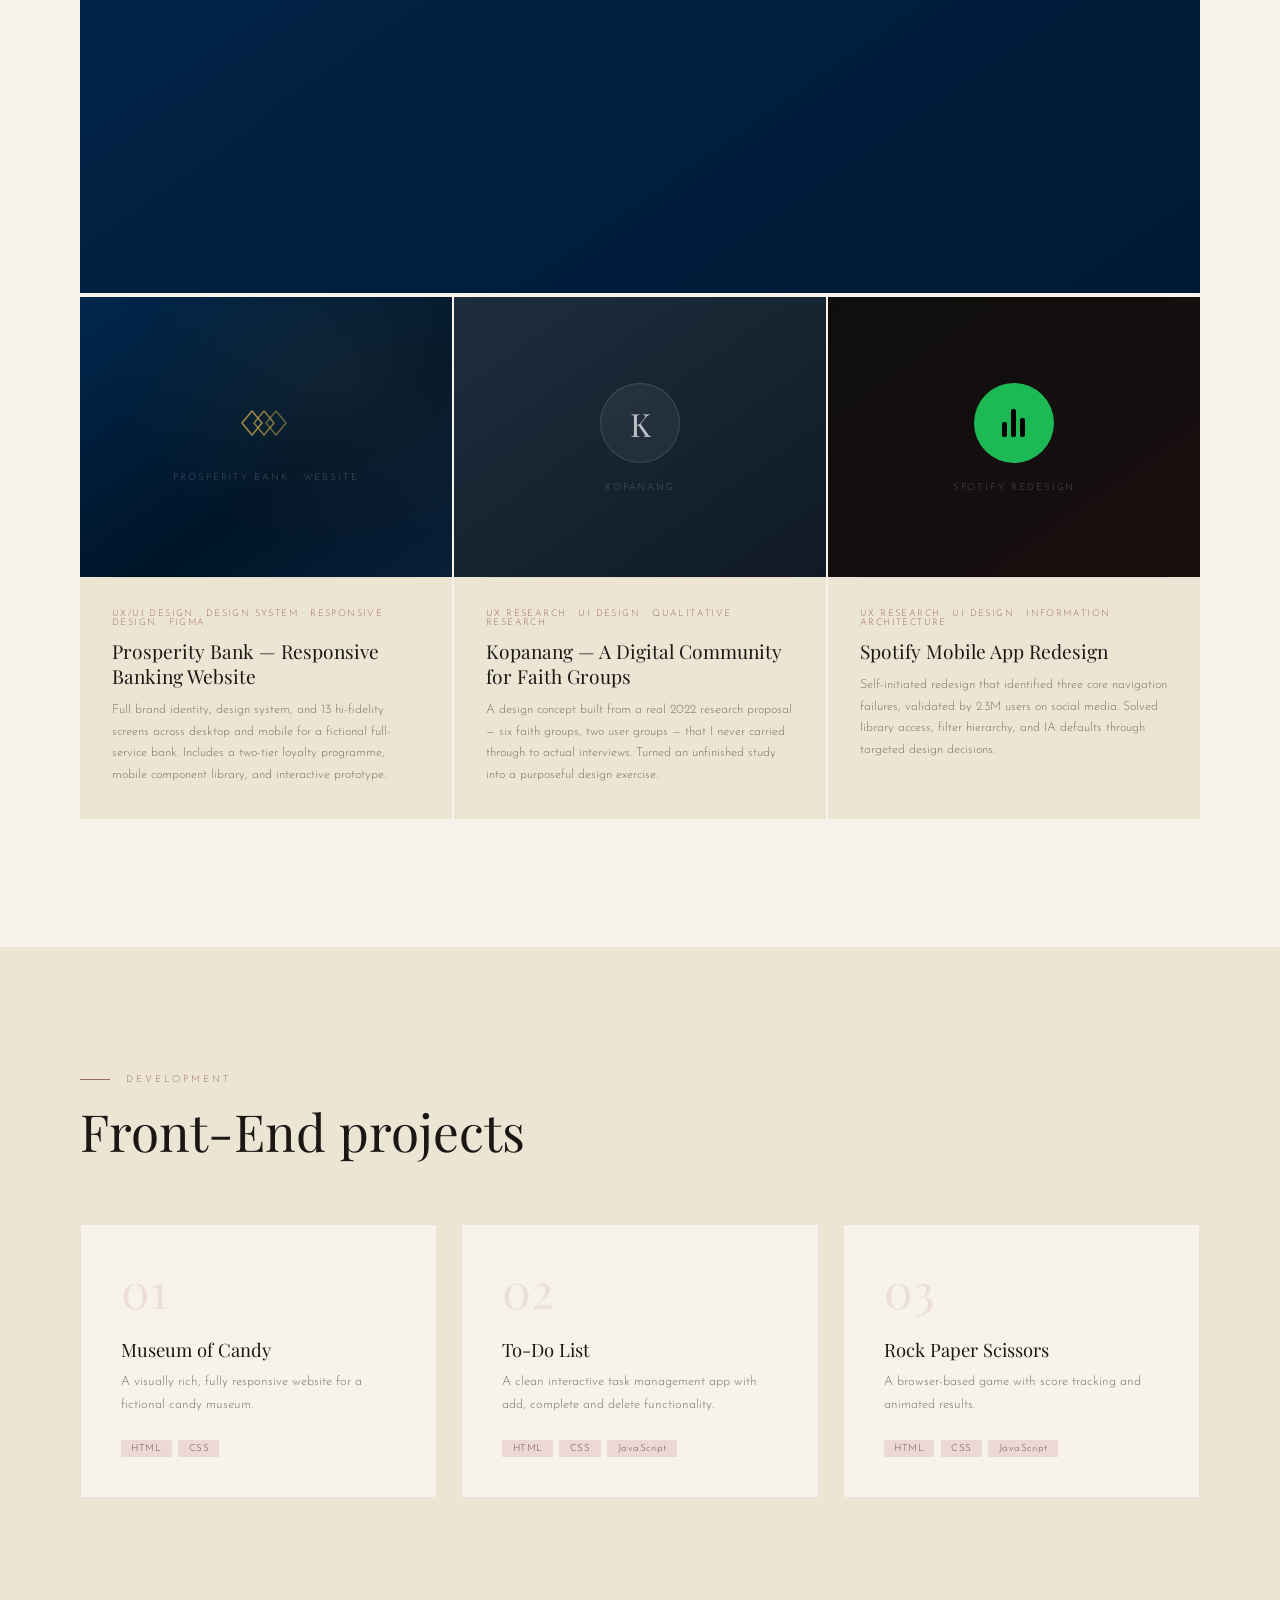
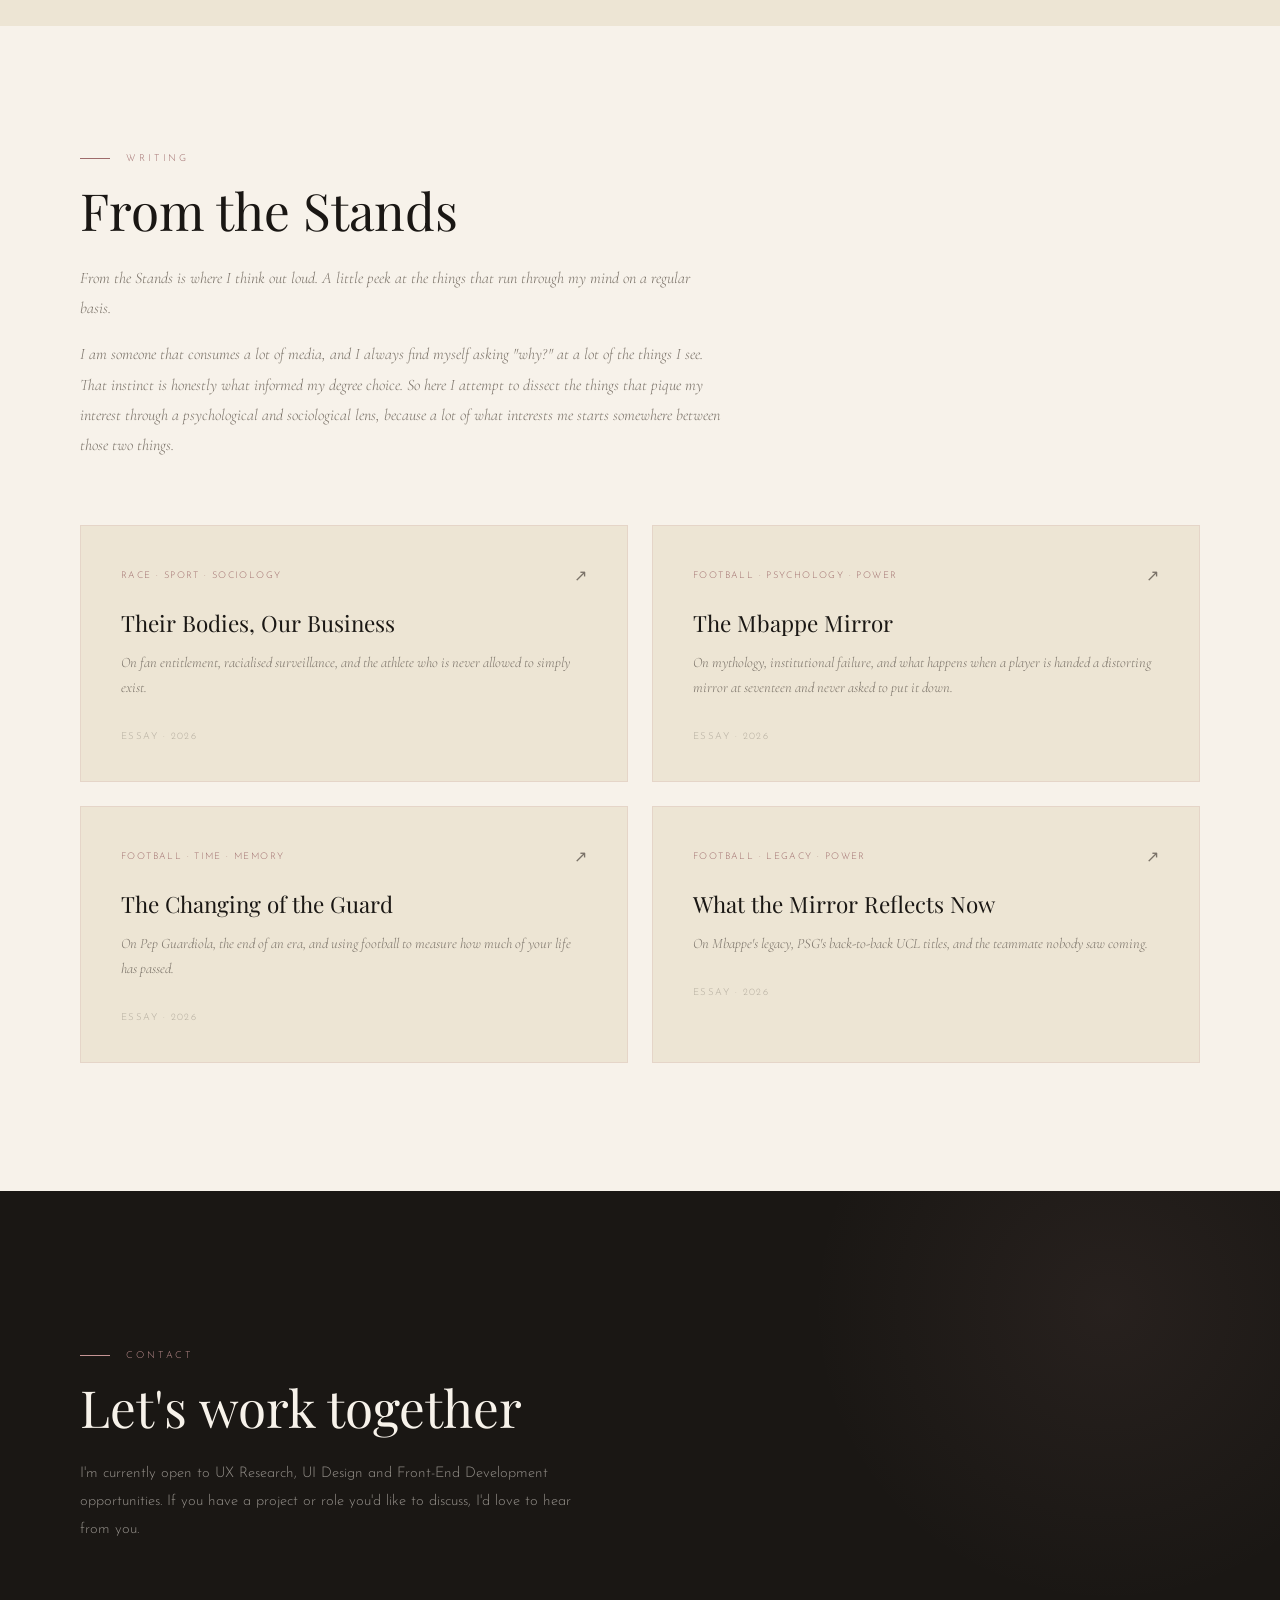
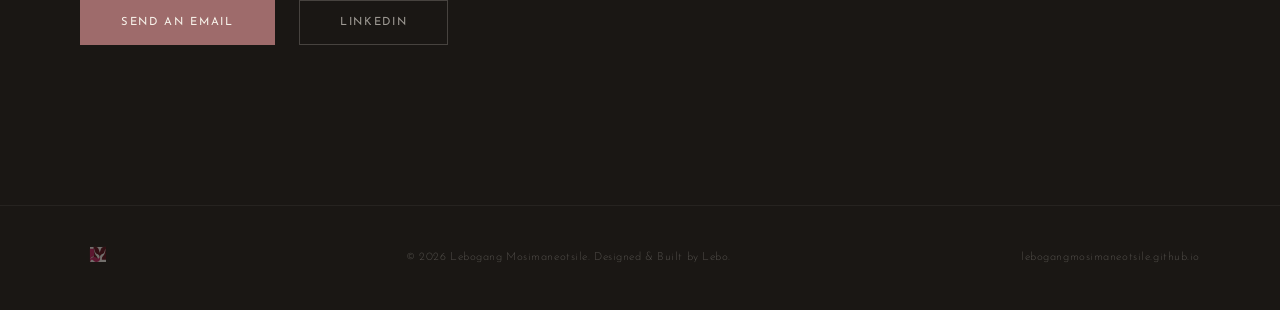
==== commit 05e7918f: "Update case studies" ====
--- a/index.html
+++ b/index.html
@@ -314,7 +314,7 @@
       <div class="case-card-body">
         <p class="case-card-tag">UX Research · UI Design · Qualitative Research</p>
         <h3 class="case-card-title">Kopanang — A Digital Community for Faith Groups</h3>
-        <p class="case-card-desc">Research-led app concept born from a real academic study — 72 participants, two user groups, full qualitative methodology. Turned lived human experience into a purposeful digital product.</p>
+        <p class="case-card-desc">A design concept built from a real 2022 research proposal — six faith groups, two user groups — that I never carried through to actual interviews. Turned an unfinished study into a purposeful design exercise.</p>
       </div>
     </a>
 
@@ -459,4 +459,4 @@
 
 <script src="script.js"></script>
 </body>
-</html>
+</html>
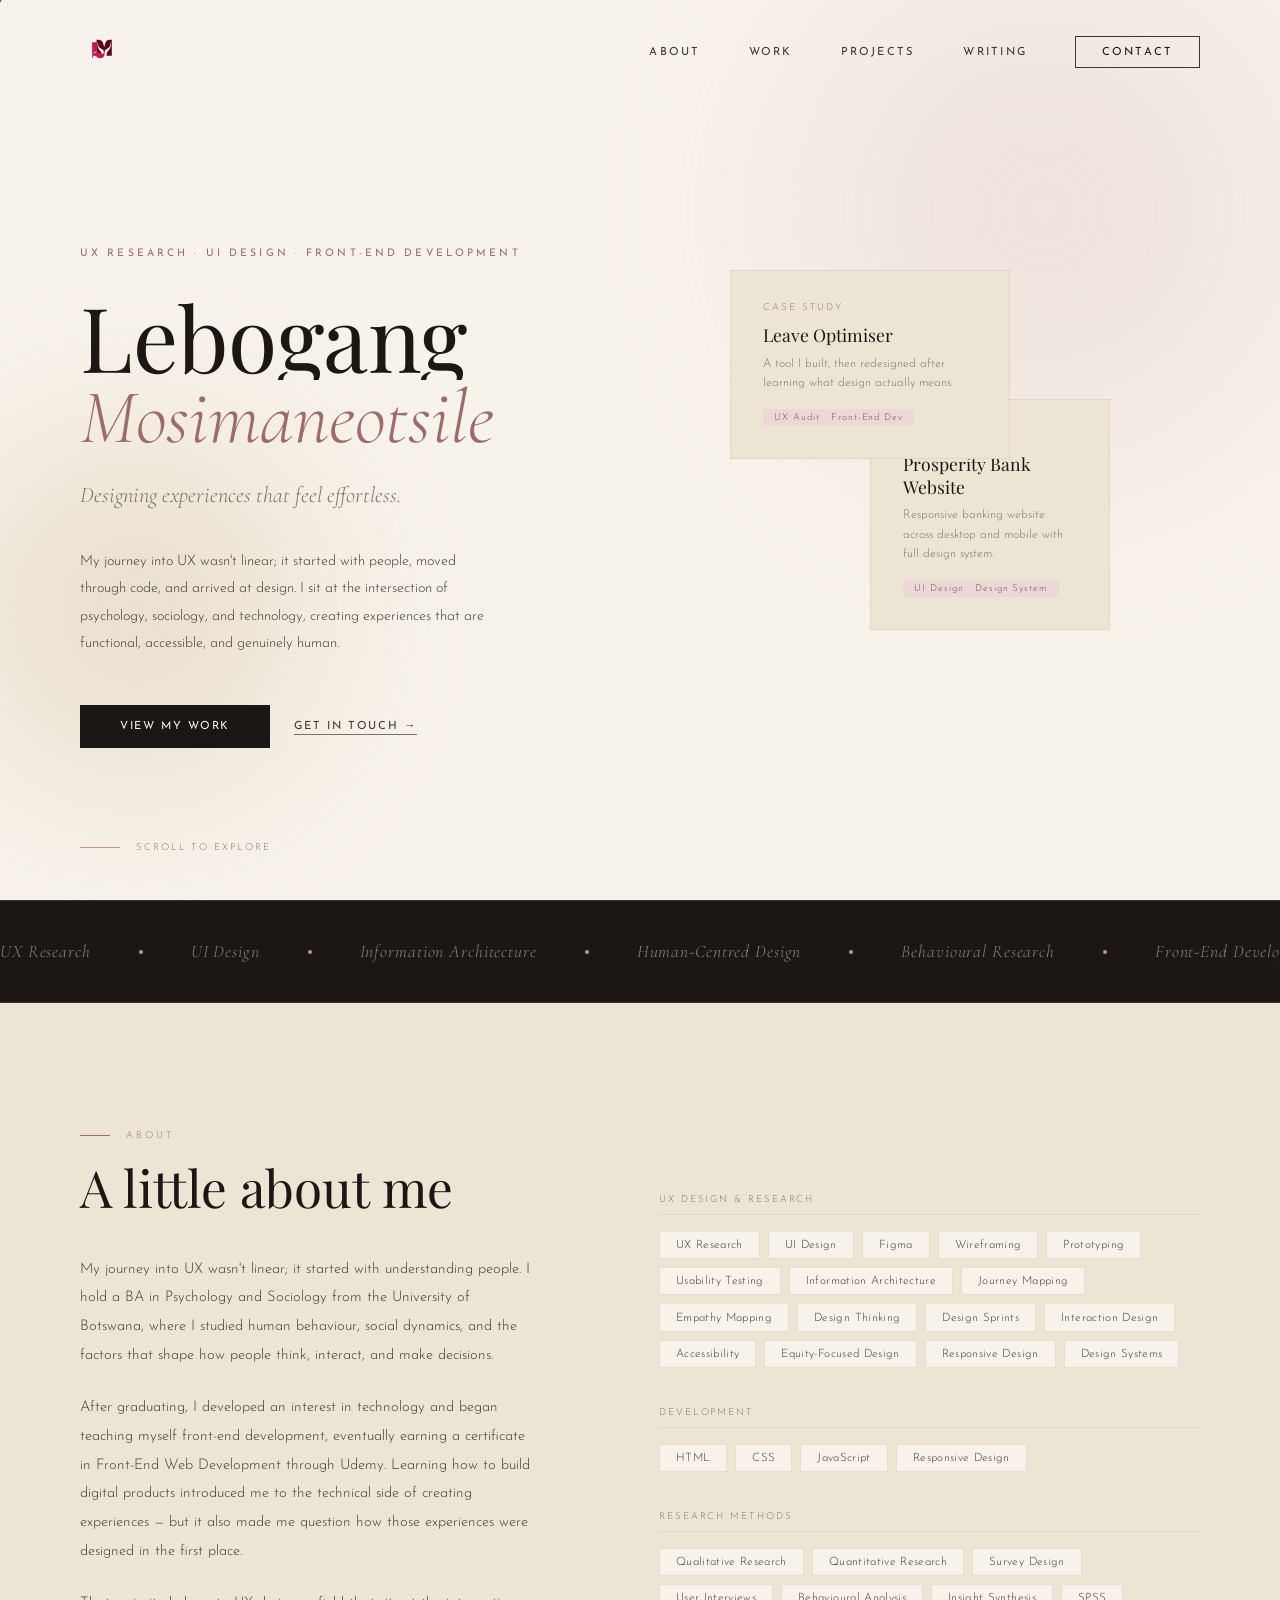
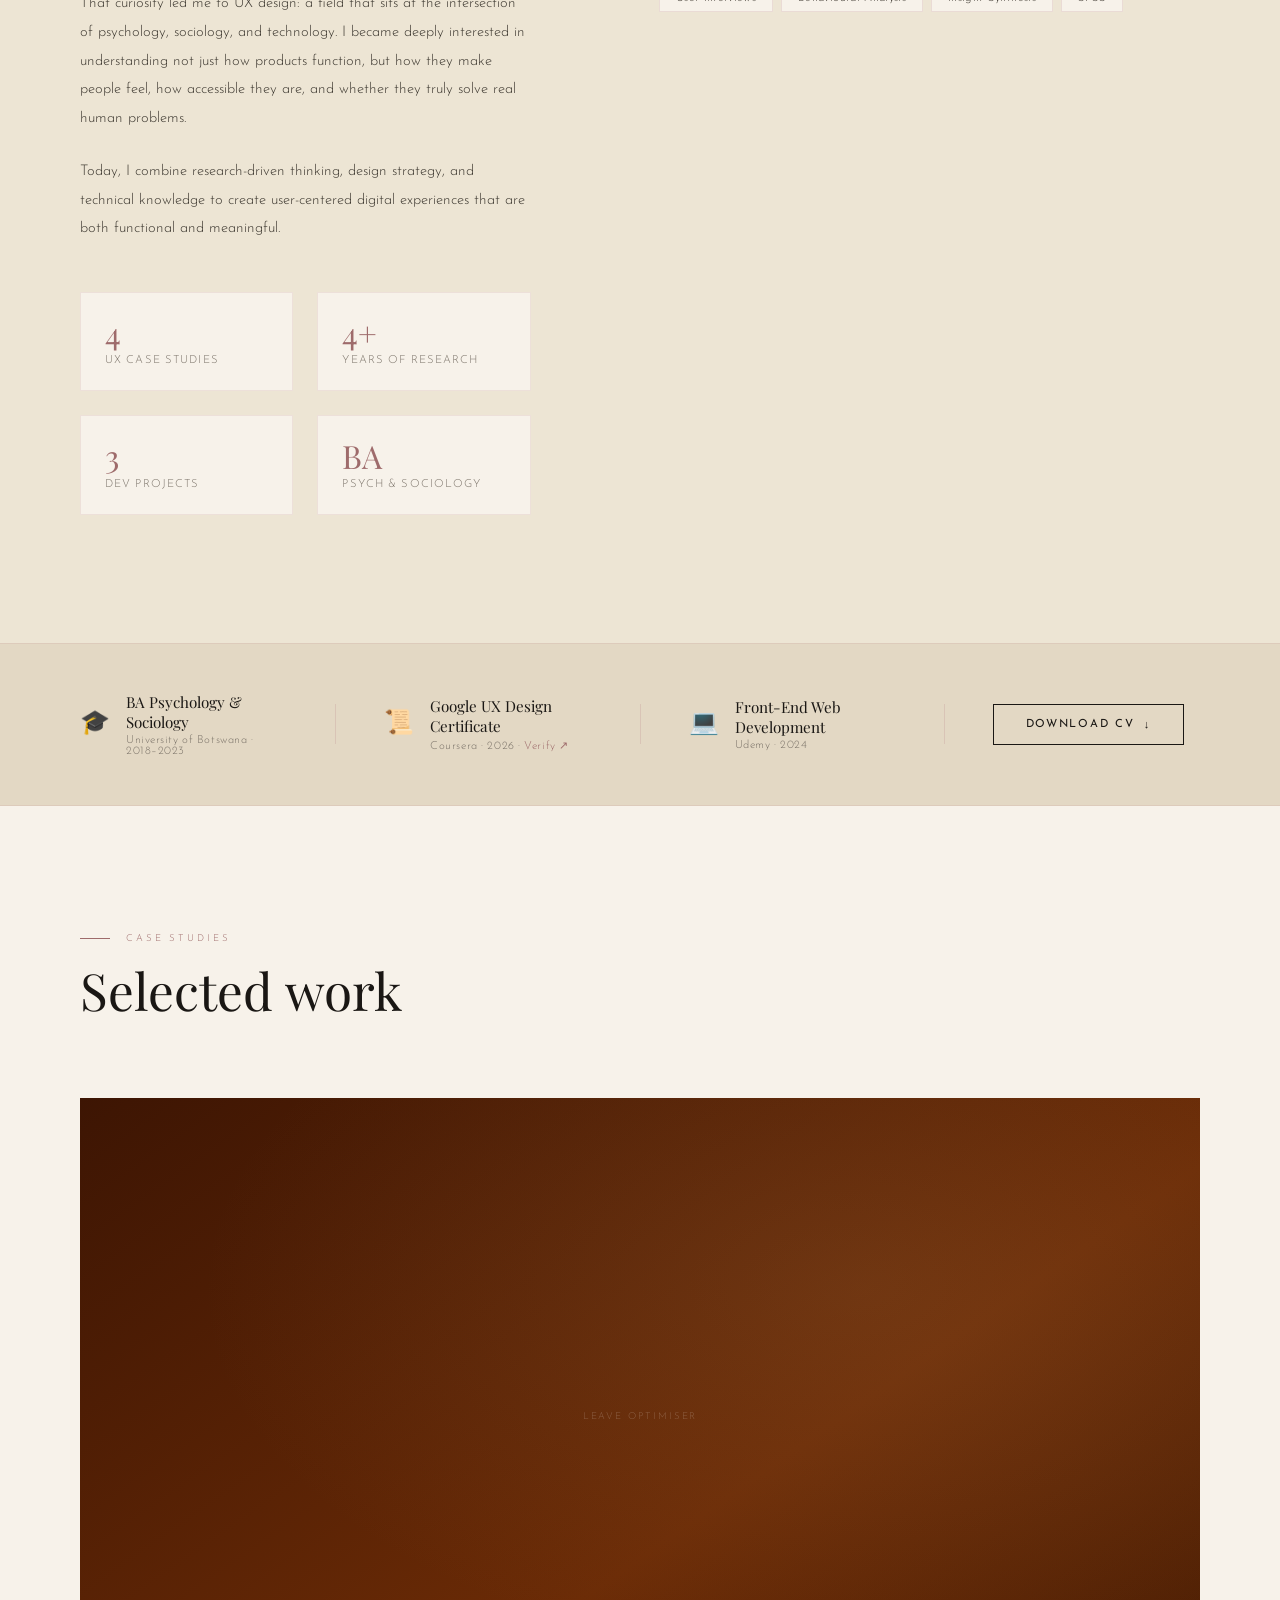
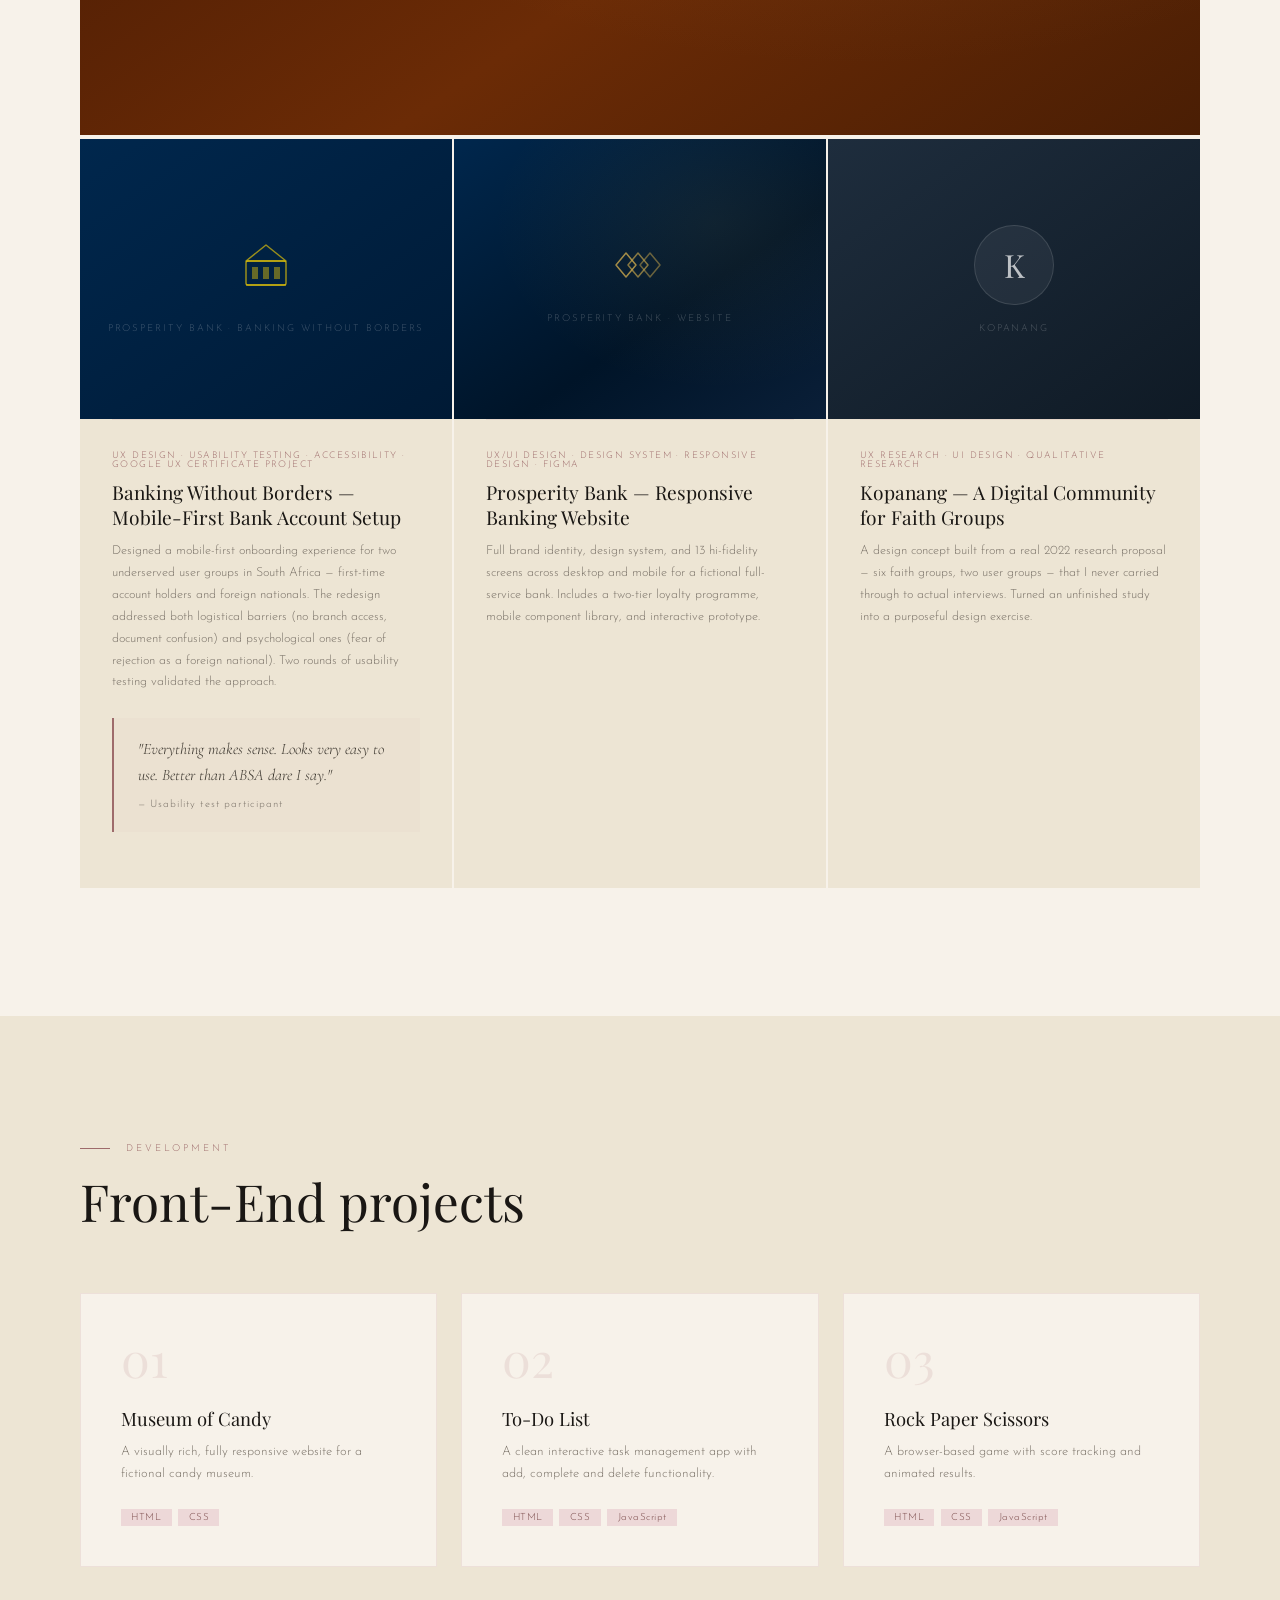
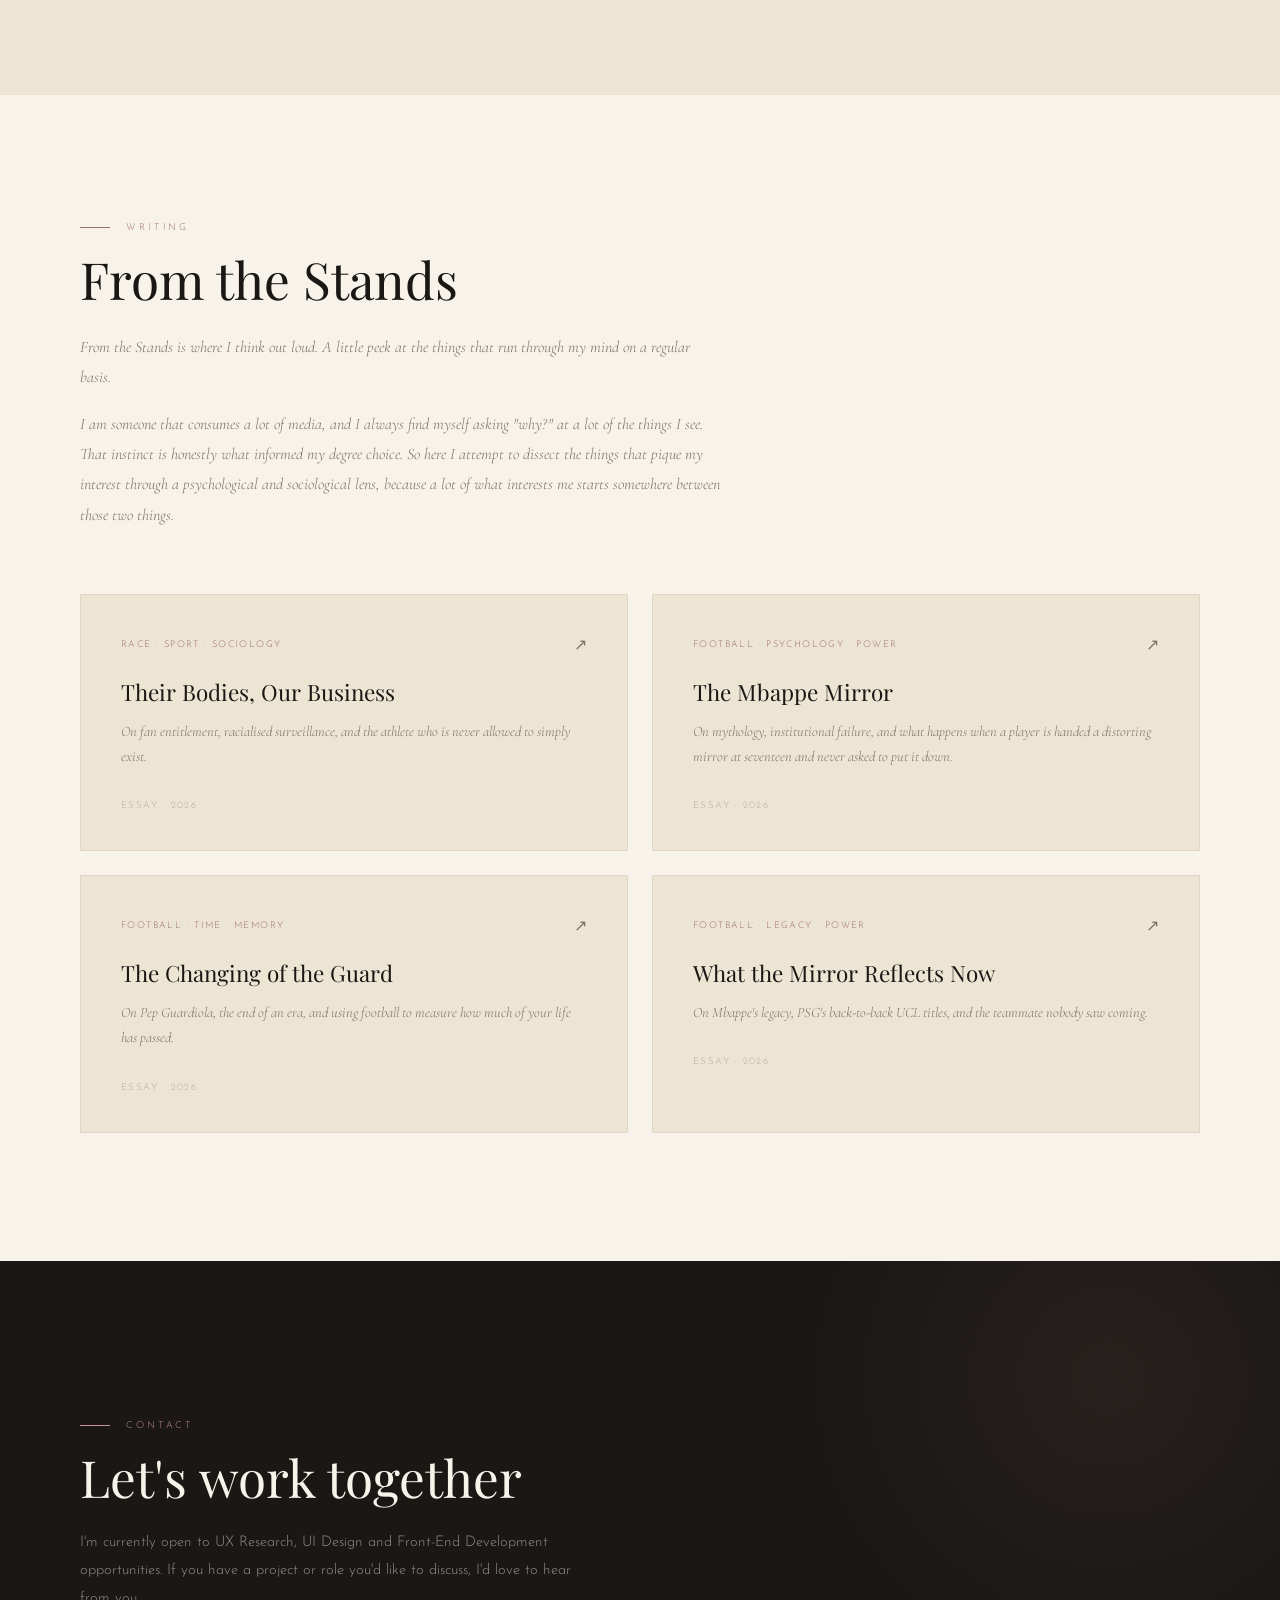
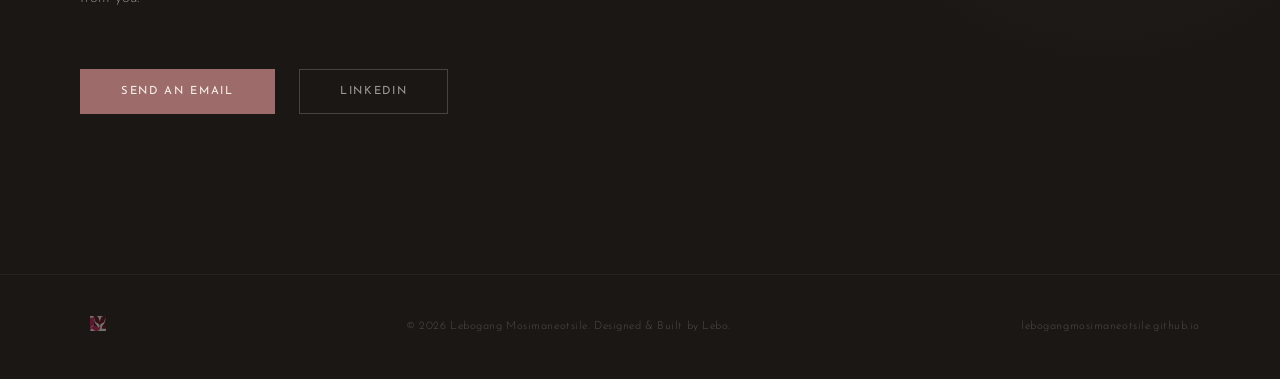
==== commit 0d6939fc: "Add Leave Optimiser case study, update portfolio cards" ====
--- a/index.html
+++ b/index.html
@@ -7,6 +7,42 @@
 <link href="https://fonts.googleapis.com/css2?family=Playfair+Display:ital,wght@0,400;0,500;0,700;1,400;1,500&family=Cormorant+Garamond:ital,wght@0,300;0,400;1,300;1,400&family=Josefin+Sans:wght@200;300;400;500&display=swap" rel="stylesheet">
 <link rel="stylesheet" href="style.css">
 <style>
+/* ─── LEAVE OPTIMISER CARD ─────────────────────────────── */
+.case-card-visual.leave-optimiser {
+  background: linear-gradient(145deg, #3D1503 0%, #6B2B06 60%, #4A1E04 100%);
+  position: relative;
+  overflow: hidden;
+}
+.case-card-visual.leave-optimiser::before {
+  content: '';
+  position: absolute;
+  inset: 0;
+  background: radial-gradient(ellipse at 70% 30%, rgba(179,138,88,0.15) 0%, transparent 60%);
+  pointer-events: none;
+}
+.lo-mark {
+  display: flex;
+  align-items: center;
+  justify-content: center;
+  gap: 0.6rem;
+  flex-wrap: wrap;
+}
+.lo-pill {
+  background: rgba(179,138,88,0.3);
+  border: 1px solid rgba(179,138,88,0.5);
+  border-radius: 999px;
+  padding: 0.4rem 1rem;
+  font-family: 'Josefin Sans', sans-serif;
+  font-size: 0.65rem;
+  font-weight: 400;
+  letter-spacing: 0.1em;
+  color: rgba(255,232,212,0.8);
+}
+.lo-pill.holiday {
+  background: rgba(107,43,6,0.6);
+  border-color: rgba(179,138,88,0.3);
+}
+
 /* ─── PROSPERITY BANK CARD ─────────────────────────────── */
 .case-card-visual.prosperity {
   background: linear-gradient(145deg, #00274D 0%, #001428 60%, #0a1f38 100%);
@@ -70,11 +106,11 @@
   </div>
   <div class="hero-right">
     <div class="hero-visual">
-      <div class="hero-card hero-card-1">
+      <div class="hero-card hero-card-1" style="position: relative; z-index: 2;">
         <p class="hero-card-label">Case Study</p>
-        <h3 class="hero-card-title">Banking Without Borders</h3>
-        <p class="hero-card-sub">Mobile-first bank account setup for foreign nationals and first-time applicants.</p>
-        <span class="hero-card-tag">UX Design · Usability Testing</span>
+        <h3 class="hero-card-title">Leave Optimiser</h3>
+        <p class="hero-card-sub">A tool I built, then redesigned after learning what design actually means.</p>
+        <span class="hero-card-tag">UX Audit · Front-End Dev</span>
       </div>
       <div class="hero-line"></div>
       <div class="hero-card hero-card-2">
@@ -241,8 +277,32 @@
   </div>
   <div class="work-grid">
 
-    <!-- Banking Without Borders — FEATURED FULL WIDTH -->
+    <!-- Leave Optimiser — FEATURED FULL WIDTH -->
     <div class="case-card case-card-featured reveal">
+      <div class="case-card-visual leave-optimiser">
+        <div class="case-card-visual-inner">
+          <span class="case-card-visual-label">Leave Optimiser</span>
+        </div>
+        <div class="case-card-overlay">
+          <div class="featured-overlay-actions">
+            <a href="leave-optimiser.html" class="case-card-overlay-text">View Case Study →</a>
+            <a href="https://leave-optimiser.vercel.app" target="_blank" class="case-card-overlay-text overlay-secondary">View Live Tool ↗</a>
+          </div>
+        </div>
+      </div>
+      <div class="case-card-body">
+        <p class="case-card-tag">UX Audit · UI Design · Front-End Development · Personal Project</p>
+        <h3 class="case-card-title">Leave Optimiser</h3>
+        <p class="case-card-desc">A leave day optimisation tool I coded, then came back to with UX training and redesigned from scratch. Built for South Africa and Botswana.</p>
+        <div class="case-card-actions">
+          <a href="leave-optimiser.html" class="case-card-btn">View Case Study →</a>
+          <a href="https://leave-optimiser.vercel.app" target="_blank" class="case-card-btn case-card-btn-ghost">View Live Tool ↗</a>
+        </div>
+      </div>
+    </div>
+
+    <!-- Banking Without Borders -->
+    <a href="banking-without-borders.html" class="case-card reveal reveal-delay-1">
       <div class="case-card-visual banking">
         <div class="case-card-visual-inner">
           <div class="banking-mark">
@@ -258,10 +318,7 @@
           <span class="case-card-visual-label">Prosperity Bank · Banking Without Borders</span>
         </div>
         <div class="case-card-overlay">
-          <div class="featured-overlay-actions">
-            <a href="banking-without-borders.html" class="case-card-overlay-text">View Case Study →</a>
-            <a href="https://www.figma.com/proto/YXx9rZH2kLa6SnloYPKiNV/Portfolio-Project?node-id=34-107&t=NS2Wy2JsDxOzYL6s-1" target="_blank" class="case-card-overlay-text overlay-secondary">View Prototype ↗</a>
-          </div>
+          <span class="case-card-overlay-text">View Case Study →</span>
         </div>
       </div>
       <div class="case-card-body">
@@ -269,12 +326,8 @@
         <h3 class="case-card-title">Banking Without Borders — Mobile-First Bank Account Setup</h3>
         <p class="case-card-desc">Designed a mobile-first onboarding experience for two underserved user groups in South Africa — first-time account holders and foreign nationals. The redesign addressed both logistical barriers (no branch access, document confusion) and psychological ones (fear of rejection as a foreign national). Two rounds of usability testing validated the approach.</p>
         <blockquote class="case-card-quote">"Everything makes sense. Looks very easy to use. Better than ABSA dare I say."<cite>— Usability test participant</cite></blockquote>
-        <div class="case-card-actions">
-          <a href="banking-without-borders.html" class="case-card-btn">View Case Study →</a>
-          <a href="https://www.figma.com/proto/YXx9rZH2kLa6SnloYPKiNV/Portfolio-Project?node-id=34-107&t=NS2Wy2JsDxOzYL6s-1" target="_blank" class="case-card-btn case-card-btn-ghost">View Prototype ↗</a>
-        </div>
-      </div>
-    </div>
+      </div>
+    </a>
 
     <!-- Prosperity Bank Website -->
     <a href="prosperity-bank-website.html" class="case-card reveal reveal-delay-1">
@@ -318,28 +371,6 @@
       </div>
     </a>
 
-    <!-- Spotify -->
-    <a href="spotify-redesign.html" class="case-card reveal reveal-delay-2">
-      <div class="case-card-visual spotify">
-        <div class="case-card-visual-inner">
-          <div class="case-icon spotify-icon">
-            <div class="spotify-bars">
-              <span></span><span></span><span></span>
-            </div>
-          </div>
-          <span class="case-card-visual-label">Spotify Redesign</span>
-        </div>
-        <div class="case-card-overlay">
-          <span class="case-card-overlay-text">View Case Study →</span>
-        </div>
-      </div>
-      <div class="case-card-body">
-        <p class="case-card-tag">UX Research · UI Design · Information Architecture</p>
-        <h3 class="case-card-title">Spotify Mobile App Redesign</h3>
-        <p class="case-card-desc">Self-initiated redesign that identified three core navigation failures, validated by 2.3M users on social media. Solved library access, filter hierarchy, and IA defaults through targeted design decisions.</p>
-      </div>
-    </a>
-
   </div>
 </section>
 
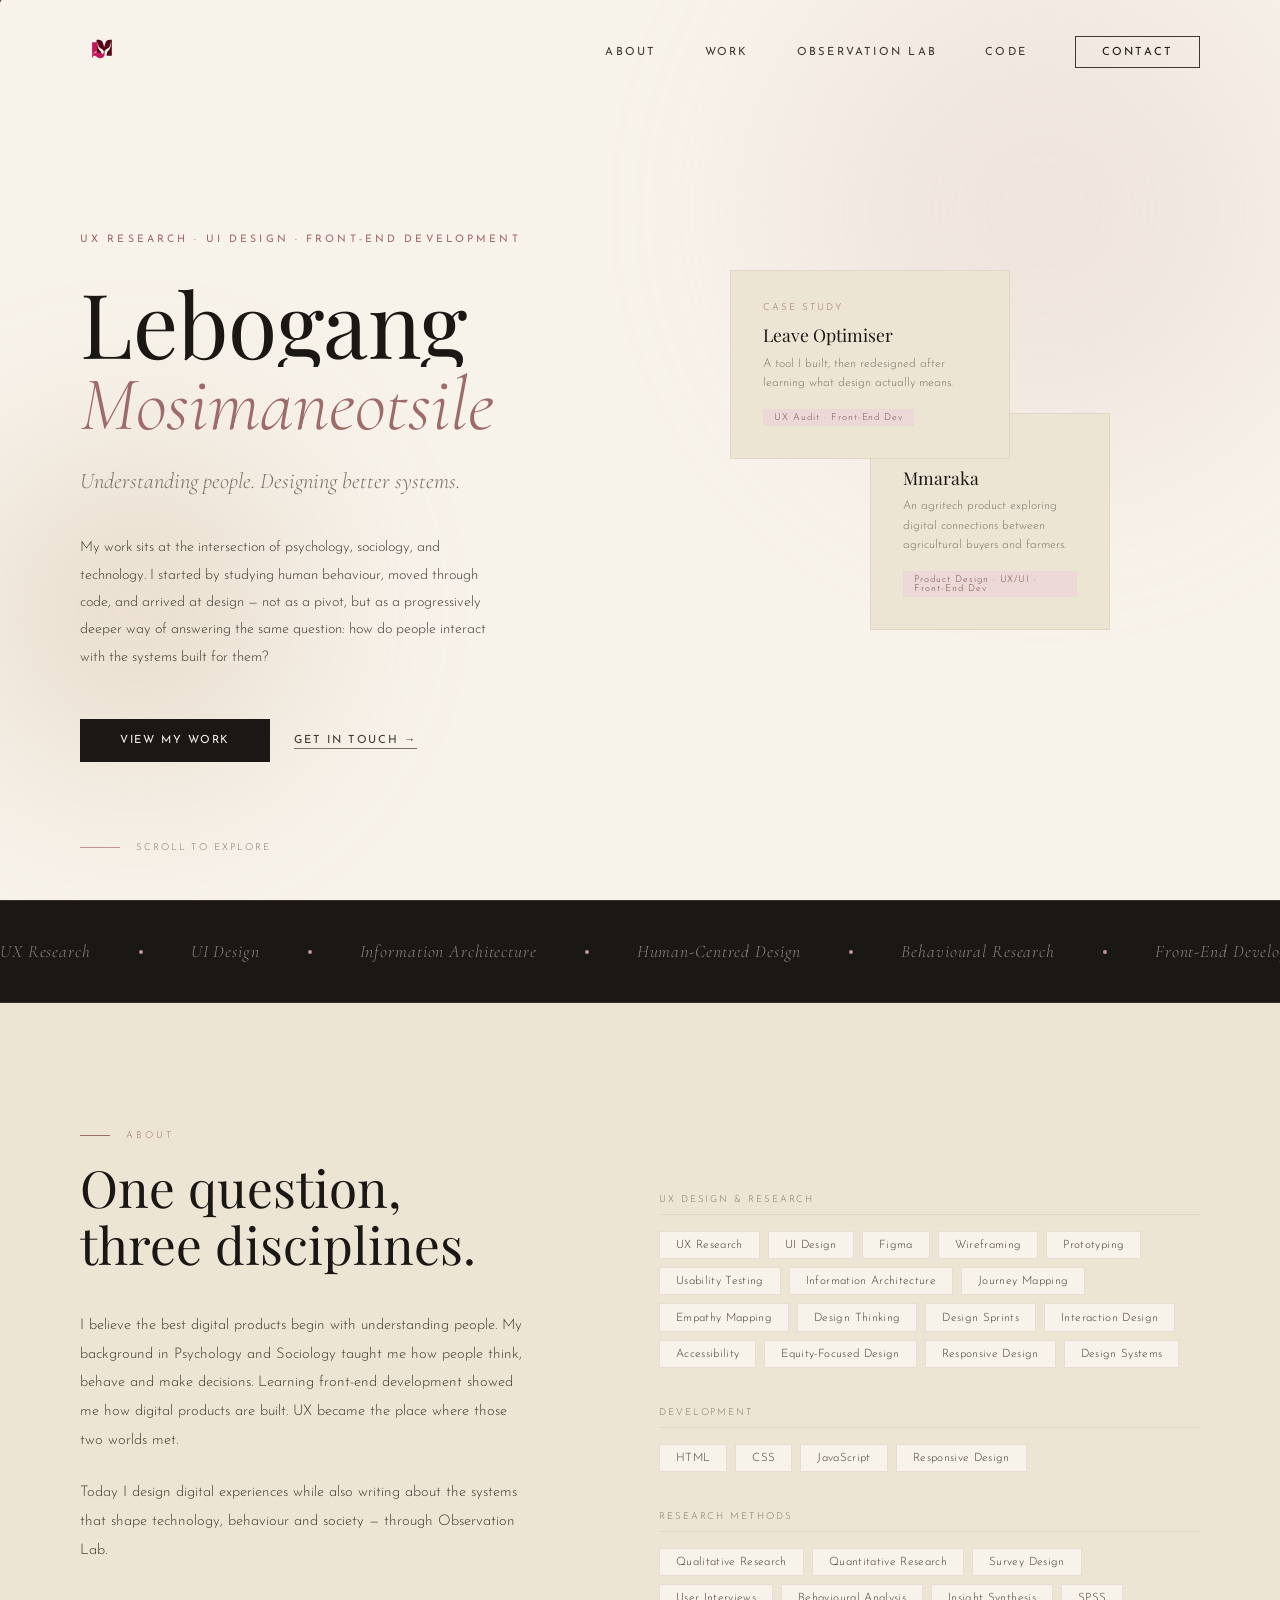
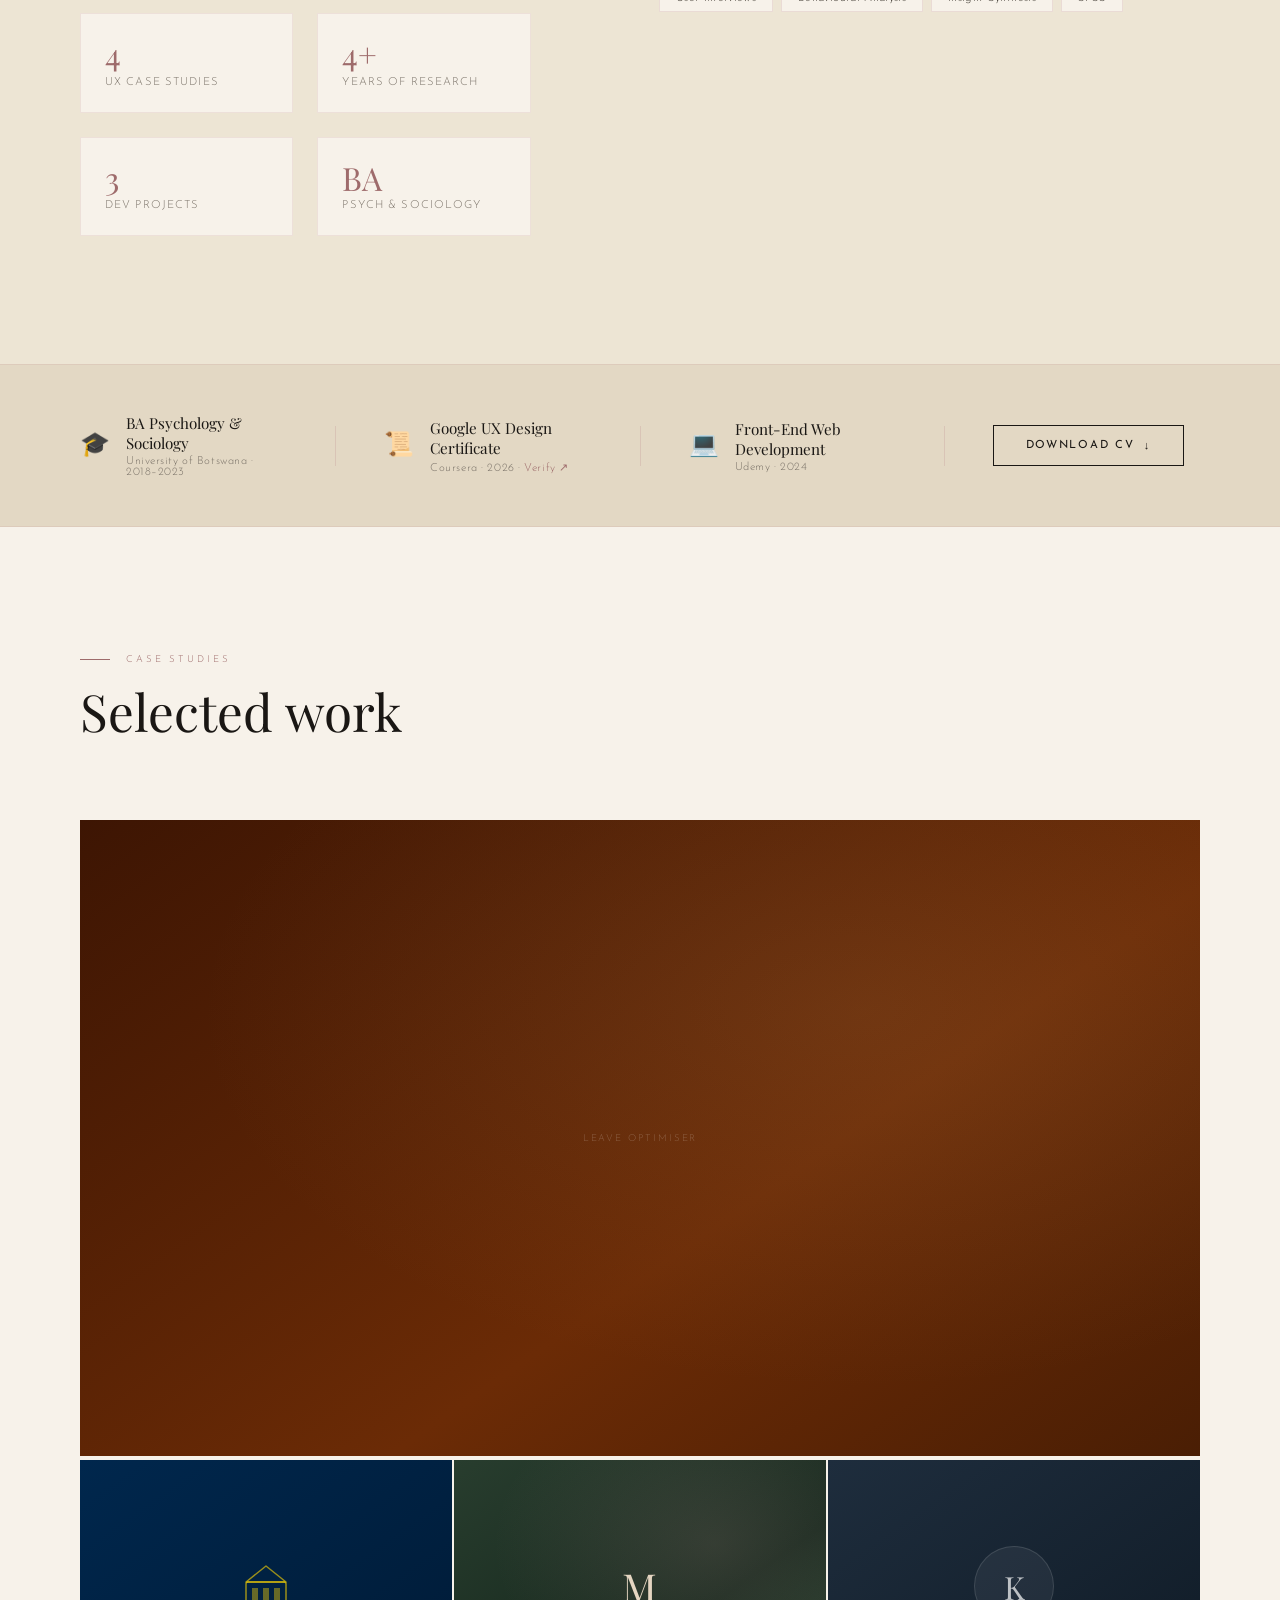
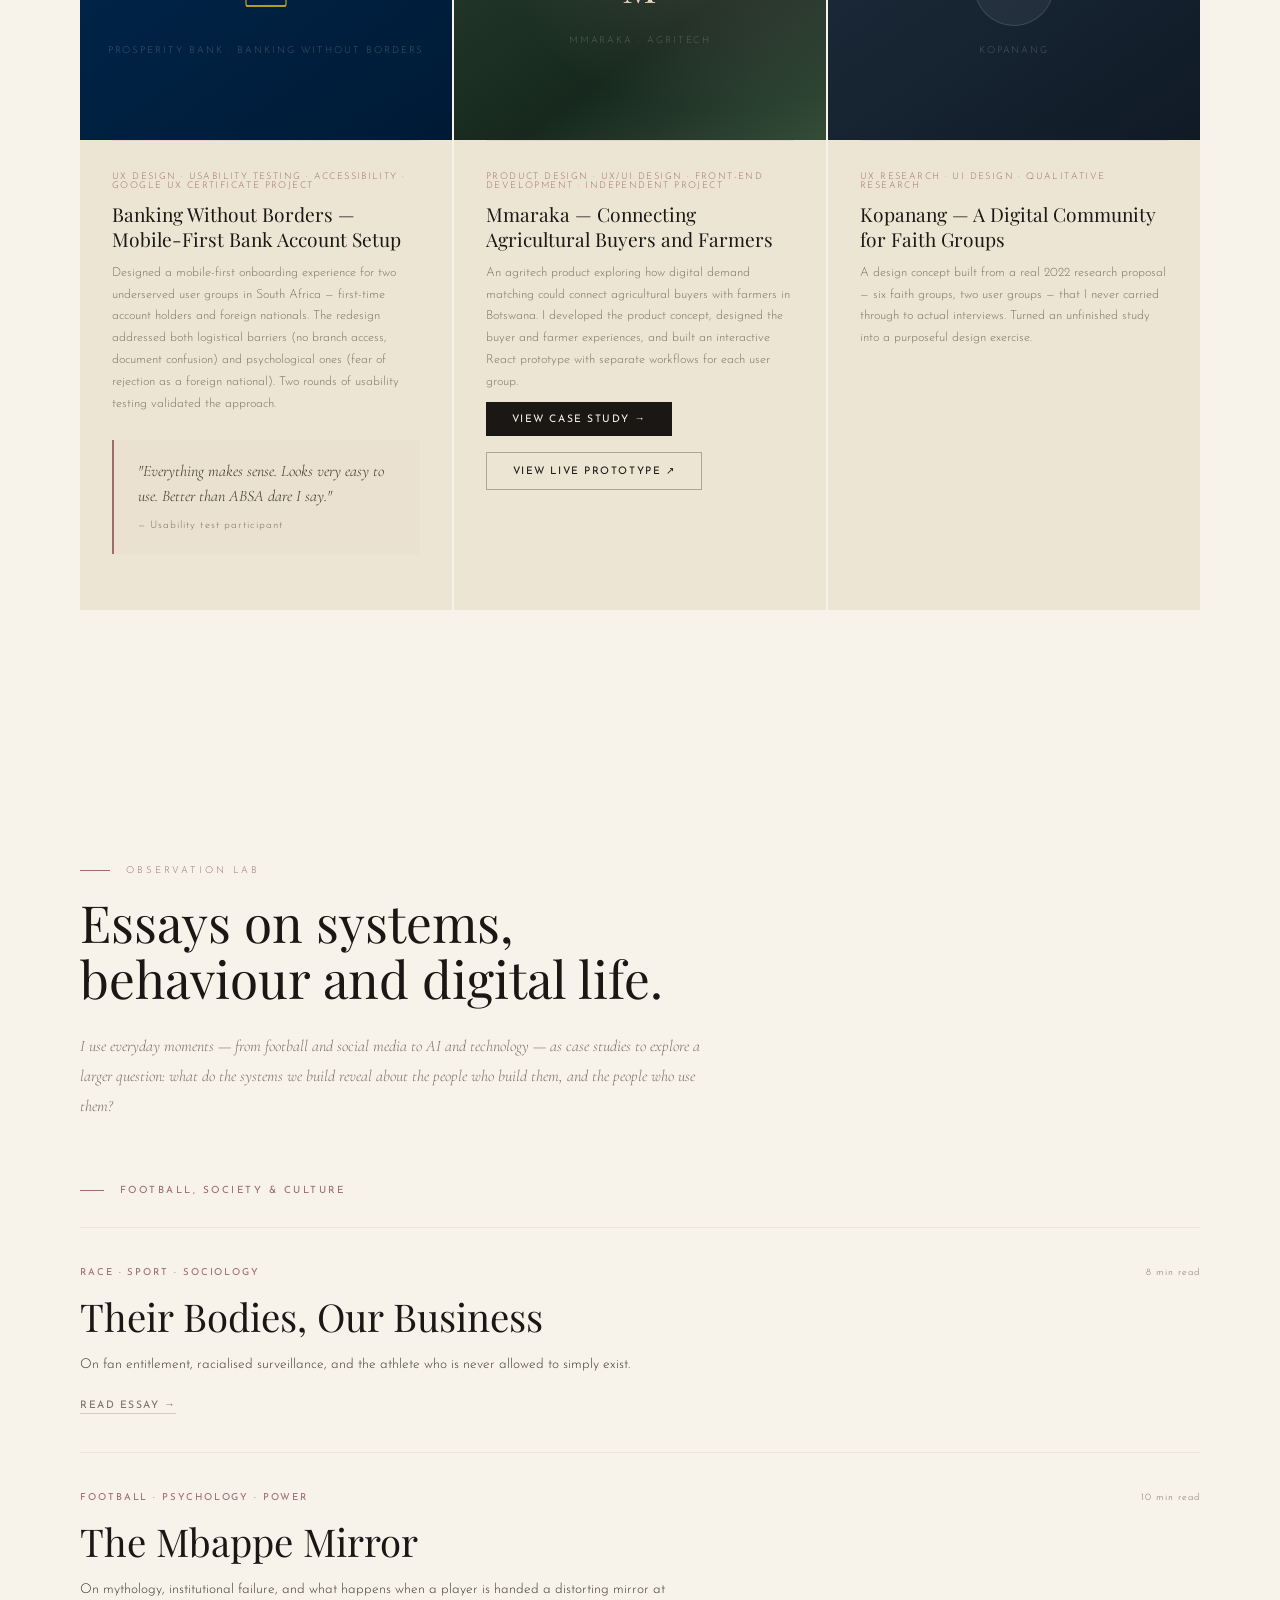
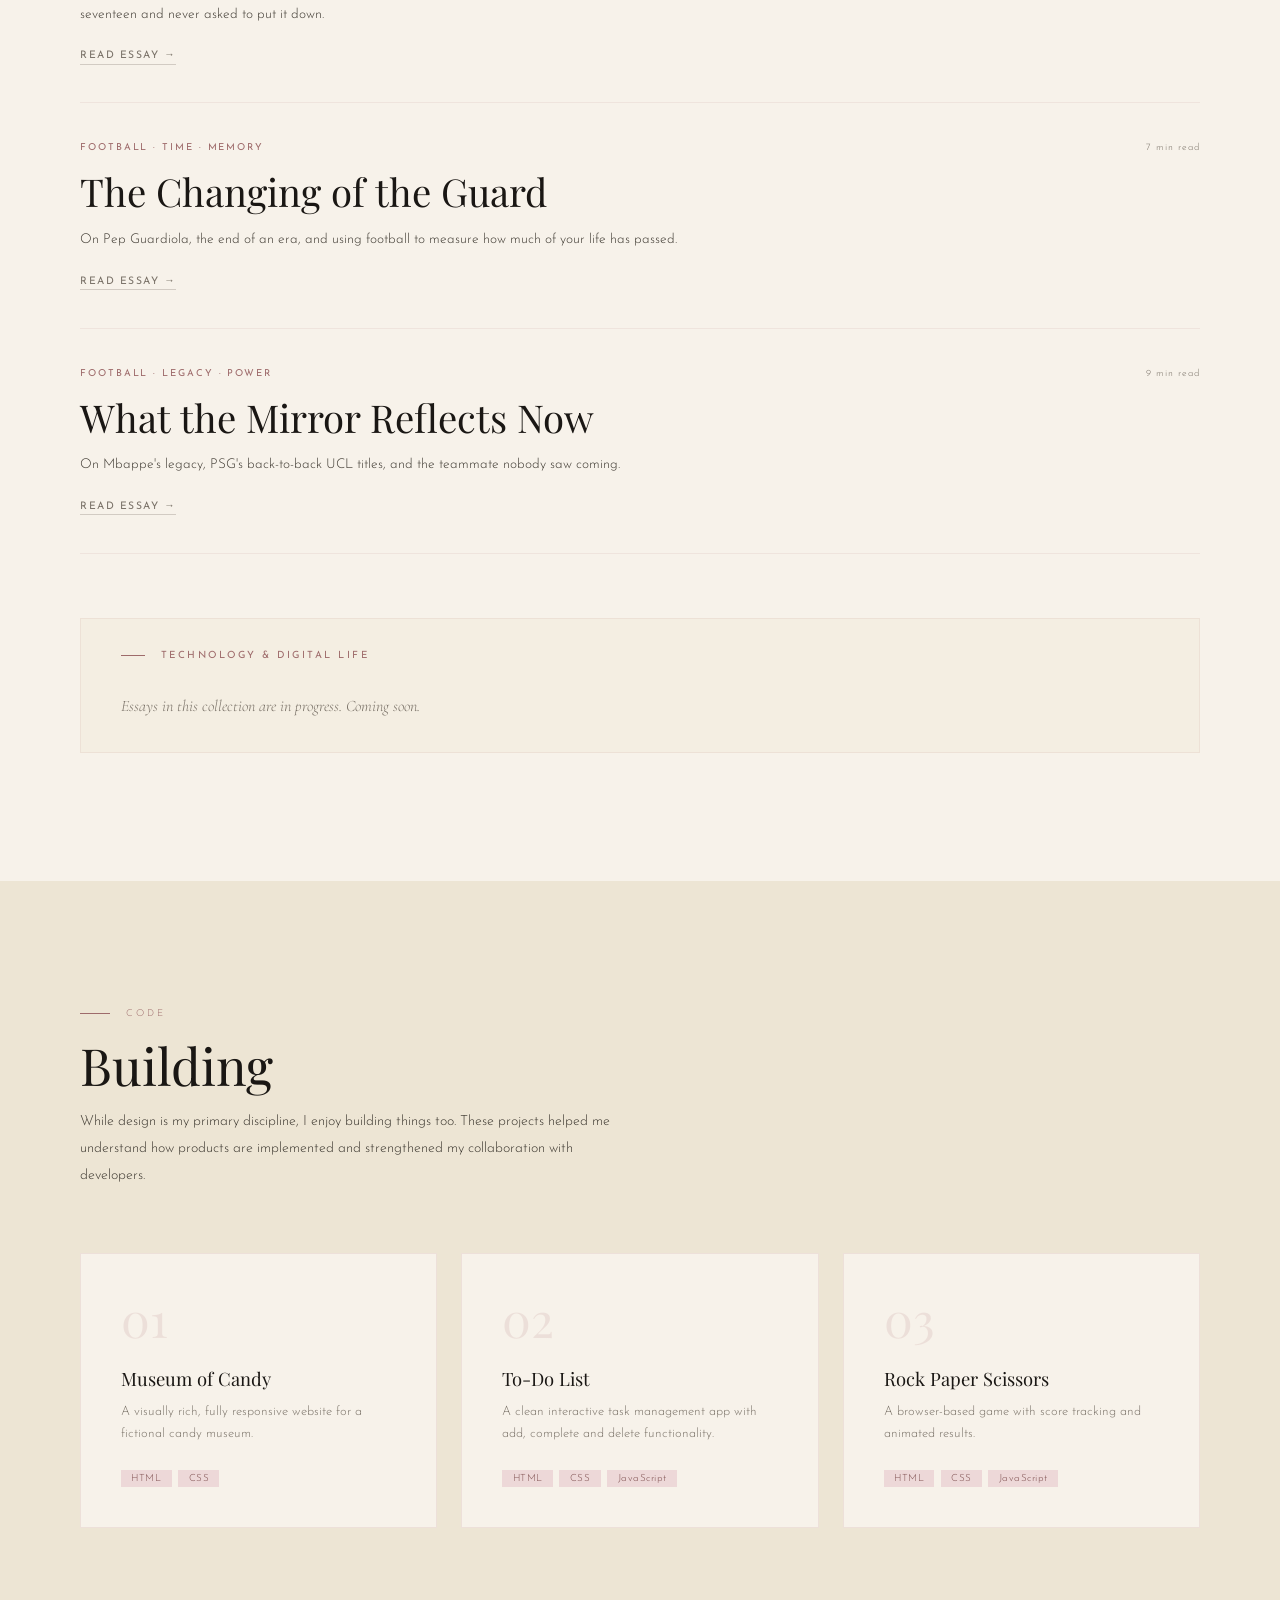
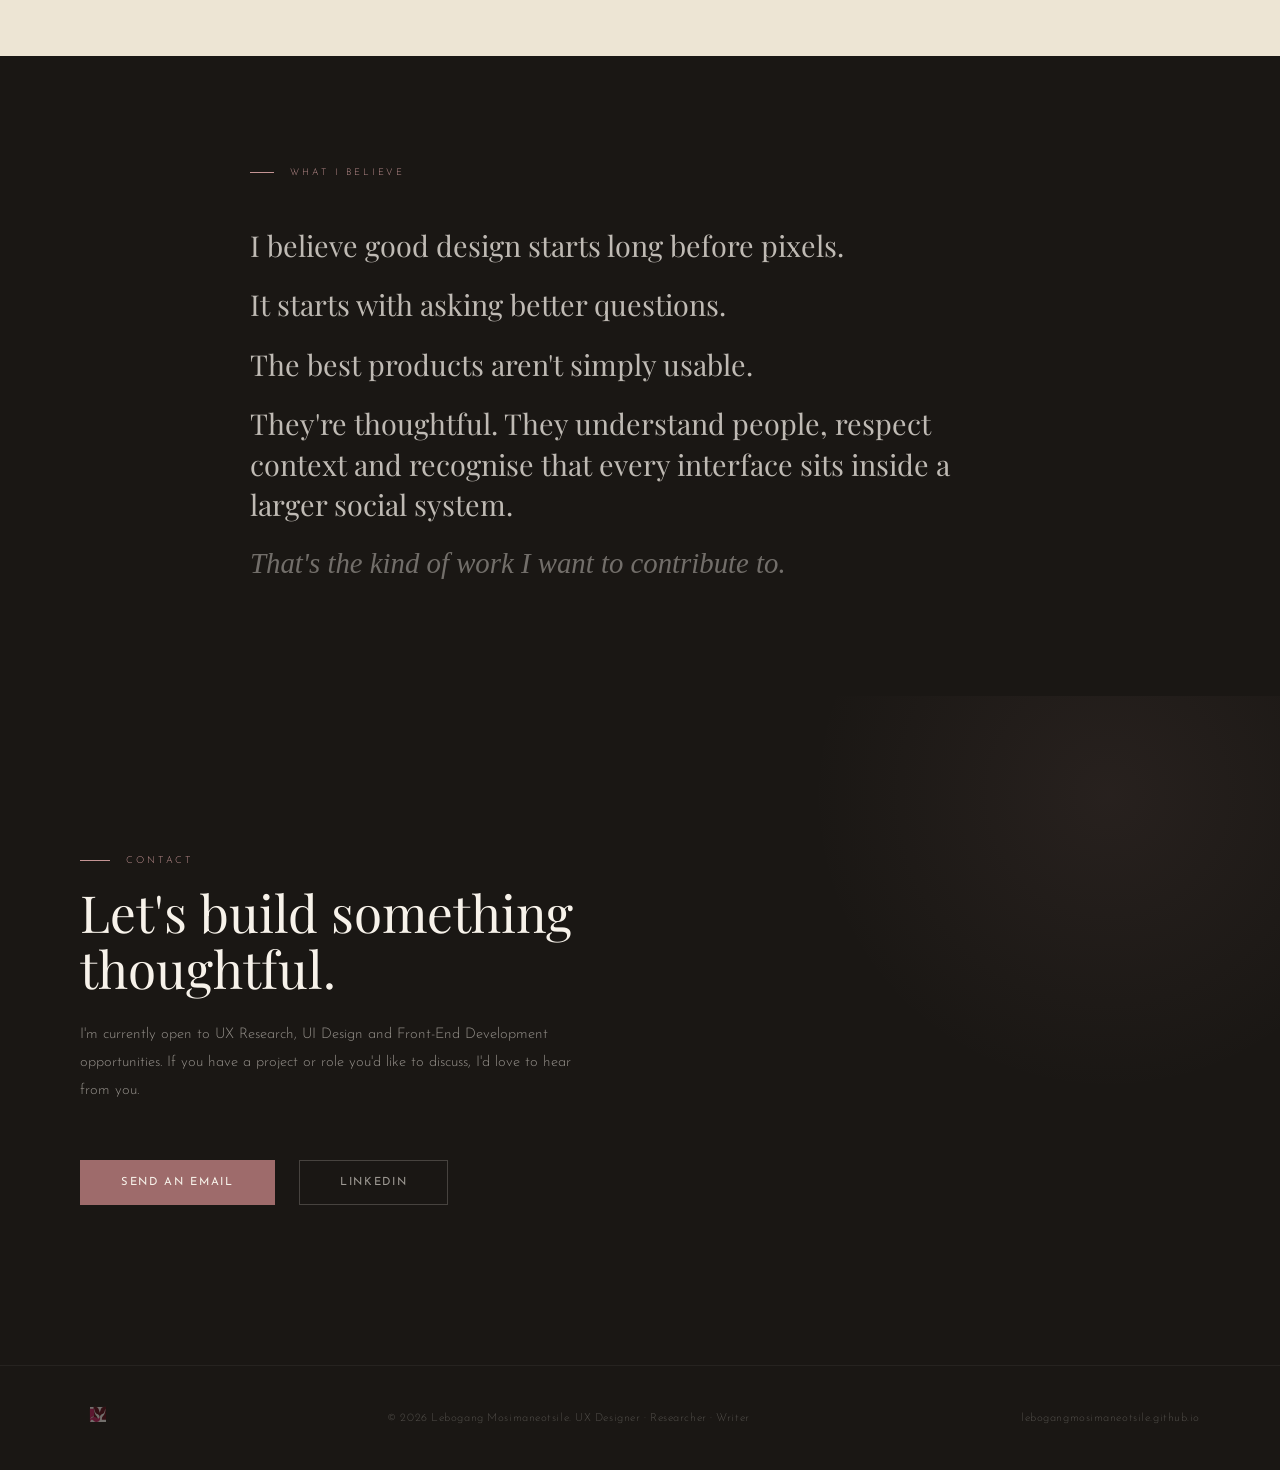
==== commit bd6467dd: "Updated index and added a new project" ====
--- a/index.html
+++ b/index.html
@@ -1,3 +1,4 @@
+
 <!DOCTYPE html>
 <html lang="en">
 <head>
@@ -43,25 +44,187 @@
   border-color: rgba(179,138,88,0.3);
 }
 
-/* ─── PROSPERITY BANK CARD ─────────────────────────────── */
-.case-card-visual.prosperity {
-  background: linear-gradient(145deg, #00274D 0%, #001428 60%, #0a1f38 100%);
+/* ─── MMARAKA CARD ────────────────────────────────────── */
+.case-card-visual.mmaraka {
+  background: linear-gradient(145deg, #283D2E 0%, #17291E 60%, #354C39 100%);
   position: relative;
   overflow: hidden;
 }
-.case-card-visual.prosperity::before {
+.case-card-visual.mmaraka::before {
   content: '';
   position: absolute;
   inset: 0;
-  background: radial-gradient(ellipse at 70% 30%, rgba(201,168,76,0.08) 0%, transparent 60%);
+  background: radial-gradient(ellipse at 70% 30%, rgba(196,148,148,0.16) 0%, transparent 60%);
   pointer-events: none;
 }
-.prosperity-mark {
+.mmaraka-mark {
   display: flex;
   align-items: center;
   justify-content: center;
   width: 80px;
   height: 60px;
+  font-family: 'Playfair Display', Georgia, serif;
+  font-size: 2.5rem;
+  color: #E8DCC6;
+  letter-spacing: 0.05em;
+}
+
+/* ─── OBSERVATION LAB COLLECTIONS ──────────────────────── */
+.fts-collection {
+  margin-top: 4rem;
+}
+.fts-collection-label {
+  font-family: 'Josefin Sans', sans-serif;
+  font-size: 0.62rem;
+  font-weight: 400;
+  letter-spacing: 0.25em;
+  text-transform: uppercase;
+  color: var(--rose-dark, #9E6B6B);
+  margin-bottom: 2rem;
+  display: flex;
+  align-items: center;
+  gap: 1rem;
+}
+.fts-collection-label::before {
+  content: '';
+  width: 24px;
+  height: 1px;
+  background: var(--rose-dark, #9E6B6B);
+}
+.fts-collection-coming {
+  padding: 2rem 2.5rem;
+  border: 1px solid rgba(196,148,148,0.15);
+  background: rgba(237,229,212,0.4);
+}
+.fts-collection-coming-text {
+  font-family: 'Cormorant Garamond', Georgia, serif;
+  font-style: italic;
+  font-size: 1rem;
+  color: var(--ink-3, #7A7268);
+  line-height: 1.75;
+}
+
+/* ─── EDITORIAL ESSAY CARDS ─────────────────────────────── */
+.fts-editorial-list {
+  display: flex;
+  flex-direction: column;
+}
+.fts-editorial-card {
+  display: block;
+  text-decoration: none;
+  padding: 2.5rem 0;
+  border-bottom: 1px solid rgba(196,148,148,0.15);
+  transition: opacity 0.3s ease;
+}
+.fts-editorial-card:first-child {
+  border-top: 1px solid rgba(196,148,148,0.15);
+}
+.fts-editorial-card:hover { opacity: 0.7; }
+.fts-editorial-meta {
+  display: flex;
+  align-items: center;
+  justify-content: space-between;
+  margin-bottom: 1rem;
+}
+.fts-editorial-tag {
+  font-family: 'Josefin Sans', sans-serif;
+  font-size: 0.6rem;
+  font-weight: 400;
+  letter-spacing: 0.2em;
+  text-transform: uppercase;
+  color: var(--rose-dark, #9E6B6B);
+}
+.fts-editorial-readtime {
+  font-family: 'Josefin Sans', sans-serif;
+  font-size: 0.6rem;
+  font-weight: 300;
+  letter-spacing: 0.1em;
+  color: var(--ink-3, #7A7268);
+}
+.fts-editorial-title {
+  font-family: 'Playfair Display', Georgia, serif;
+  font-size: clamp(1.6rem, 3vw, 2.4rem);
+  font-weight: 400;
+  color: var(--ink, #1A1714);
+  line-height: 1.2;
+  margin-bottom: 0.8rem;
+}
+.fts-editorial-desc {
+  font-family: 'Josefin Sans', sans-serif;
+  font-size: 0.85rem;
+  font-weight: 300;
+  line-height: 1.85;
+  color: var(--ink-2, #3D3830);
+  max-width: 600px;
+  margin-bottom: 1.2rem;
+}
+.fts-editorial-cta {
+  font-family: 'Josefin Sans', sans-serif;
+  font-size: 0.65rem;
+  font-weight: 400;
+  letter-spacing: 0.15em;
+  text-transform: uppercase;
+  color: var(--ink-3, #7A7268);
+  border-bottom: 1px solid rgba(122,114,104,0.3);
+  padding-bottom: 0.15rem;
+}
+
+/* ─── DEV INTRO ─────────────────────────────────────────── */
+.dev-intro {
+  font-family: 'Josefin Sans', sans-serif;
+  font-size: 0.88rem;
+  font-weight: 300;
+  line-height: 1.9;
+  color: var(--ink-2, #3D3830);
+  max-width: 560px;
+  margin-bottom: 3rem;
+}
+
+/* ─── PHILOSOPHY ─────────────────────────────────────────── */
+.philosophy {
+  padding: 7rem 5rem;
+  background: var(--ink, #1A1714);
+}
+.philosophy-inner {
+  max-width: 780px;
+  margin: 0 auto;
+}
+.philosophy .section-label {
+  color: var(--rose-solid, #C49494);
+  margin-bottom: 3rem;
+  display: flex;
+  align-items: center;
+  gap: 1rem;
+  font-size: 0.58rem;
+  letter-spacing: 0.3em;
+  text-transform: uppercase;
+  font-family: 'Josefin Sans', sans-serif;
+  font-weight: 300;
+}
+.philosophy .section-label::before {
+  content: '';
+  width: 24px;
+  height: 1px;
+  background: var(--rose-solid, #C49494);
+}
+.philosophy-body {
+  display: flex;
+  flex-direction: column;
+  gap: 1.2rem;
+}
+.philosophy-line {
+  font-family: 'Playfair Display', Georgia, serif;
+  font-size: clamp(1.2rem, 2.5vw, 1.8rem);
+  font-weight: 400;
+  color: rgba(247,242,234,0.75);
+  line-height: 1.4;
+}
+.philosophy-line:last-child {
+  color: rgba(247,242,234,0.4);
+  font-style: italic;
+}
+@media (max-width: 900px) {
+  .philosophy { padding: 5rem 2rem; }
 }
 </style>
 </head>
@@ -79,8 +242,8 @@
   <ul class="nav-links">
     <li><a href="#about">About</a></li>
     <li><a href="#work">Work</a></li>
-    <li><a href="#dev">Projects</a></li>
-    <li><a href="#fts">Writing</a></li>
+    <li><a href="#observation-lab">Observation Lab</a></li>
+    <li><a href="#dev">Code</a></li>
     <li><a href="#contact" class="nav-cta">Contact</a></li>
   </ul>
 </nav>
@@ -97,8 +260,8 @@
       <span class="hero-name-line"><span>Lebogang</span></span>
       <span class="hero-name-line"><span>Mosimaneotsile</span></span>
     </h1>
-    <p class="hero-title">Designing experiences that feel effortless.</p>
-    <p class="hero-bio">My journey into UX wasn't linear; it started with people, moved through code, and arrived at design. I sit at the intersection of psychology, sociology, and technology, creating experiences that are functional, accessible, and genuinely human.</p>
+    <p class="hero-title">Understanding people. Designing better systems.</p>
+    <p class="hero-bio">My work sits at the intersection of psychology, sociology, and technology. I started by studying human behaviour, moved through code, and arrived at design — not as a pivot, but as a progressively deeper way of answering the same question: how do people interact with the systems built for them?</p>
     <div class="hero-actions">
       <a href="#work" class="btn-primary"><span>View My Work</span></a>
       <a href="#contact" class="btn-ghost">Get In Touch →</a>
@@ -115,9 +278,9 @@
       <div class="hero-line"></div>
       <div class="hero-card hero-card-2">
         <p class="hero-card-label">Case Study</p>
-        <h3 class="hero-card-title">Prosperity Bank Website</h3>
-        <p class="hero-card-sub">Responsive banking website across desktop and mobile with full design system.</p>
-        <span class="hero-card-tag">UI Design · Design System</span>
+        <h3 class="hero-card-title">Mmaraka</h3>
+        <p class="hero-card-sub">An agritech product exploring digital connections between agricultural buyers and farmers.</p>
+        <span class="hero-card-tag">Product Design · UX/UI · Front-End Dev</span>
       </div>
     </div>
   </div>
@@ -158,12 +321,10 @@
   <div class="about-inner">
     <div class="about-left">
       <p class="section-label reveal">About</p>
-      <h2 class="section-heading reveal reveal-delay-1">A little about me</h2>
+      <h2 class="section-heading reveal reveal-delay-1">One question, three disciplines.</h2>
       <div class="about-text">
-        <p class="reveal reveal-delay-2">My journey into UX wasn't linear; it started with understanding people. I hold a BA in Psychology and Sociology from the University of Botswana, where I studied human behaviour, social dynamics, and the factors that shape how people think, interact, and make decisions.</p>
-        <p class="reveal reveal-delay-3">After graduating, I developed an interest in technology and began teaching myself front-end development, eventually earning a certificate in Front-End Web Development through Udemy. Learning how to build digital products introduced me to the technical side of creating experiences — but it also made me question how those experiences were designed in the first place.</p>
-        <p class="reveal reveal-delay-4">That curiosity led me to UX design: a field that sits at the intersection of psychology, sociology, and technology. I became deeply interested in understanding not just how products function, but how they make people feel, how accessible they are, and whether they truly solve real human problems.</p>
-        <p class="reveal reveal-delay-4">Today, I combine research-driven thinking, design strategy, and technical knowledge to create user-centered digital experiences that are both functional and meaningful.</p>
+        <p class="reveal reveal-delay-2">I believe the best digital products begin with understanding people. My background in Psychology and Sociology taught me how people think, behave and make decisions. Learning front-end development showed me how digital products are built. UX became the place where those two worlds met.</p>
+        <p class="reveal reveal-delay-3">Today I design digital experiences while also writing about the systems that shape technology, behaviour and society — through Observation Lab.</p>
       </div>
       <div class="about-stats reveal">
         <div class="stat-item">
@@ -286,7 +447,7 @@
         <div class="case-card-overlay">
           <div class="featured-overlay-actions">
             <a href="leave-optimiser.html" class="case-card-overlay-text">View Case Study →</a>
-            <a href="https://leave-optimiser.vercel.app" target="_blank" class="case-card-overlay-text overlay-secondary">View Live Tool ↗</a>
+            <a href="https://leave-optimiser.vercel.app" target="_blank" rel="noopener noreferrer" class="case-card-overlay-text overlay-secondary">View Live Tool ↗</a>
           </div>
         </div>
       </div>
@@ -296,7 +457,7 @@
         <p class="case-card-desc">A leave day optimisation tool I coded, then came back to with UX training and redesigned from scratch. Built for South Africa and Botswana.</p>
         <div class="case-card-actions">
           <a href="leave-optimiser.html" class="case-card-btn">View Case Study →</a>
-          <a href="https://leave-optimiser.vercel.app" target="_blank" class="case-card-btn case-card-btn-ghost">View Live Tool ↗</a>
+          <a href="https://leave-optimiser.vercel.app" target="_blank" rel="noopener noreferrer" class="case-card-btn case-card-btn-ghost">View Live Tool ↗</a>
         </div>
       </div>
     </div>
@@ -329,29 +490,27 @@
       </div>
     </a>
 
-    <!-- Prosperity Bank Website -->
-    <a href="prosperity-bank-website.html" class="case-card reveal reveal-delay-1">
-      <div class="case-card-visual prosperity">
+    <!-- Mmaraka -->
+    <div class="case-card reveal reveal-delay-1">
+      <div class="case-card-visual mmaraka">
         <div class="case-card-visual-inner">
-          <div class="prosperity-mark">
-            <svg width="56" height="40" viewBox="0 0 56 40" fill="none" xmlns="http://www.w3.org/2000/svg">
-              <path d="M4 20 L14 8 L24 20 L14 32 Z" fill="none" stroke="rgba(201,168,76,0.8)" stroke-width="1.5" stroke-linejoin="round"/>
-              <path d="M16 20 L26 8 L36 20 L26 32 Z" fill="none" stroke="rgba(201,168,76,0.65)" stroke-width="1.5" stroke-linejoin="round"/>
-              <path d="M28 20 L38 8 L48 20 L38 32 Z" fill="none" stroke="rgba(201,168,76,0.5)" stroke-width="1.5" stroke-linejoin="round"/>
-            </svg>
-          </div>
-          <span class="case-card-visual-label">Prosperity Bank · Website</span>
+          <div class="mmaraka-mark">M</div>
+          <span class="case-card-visual-label">Mmaraka · Agritech</span>
         </div>
         <div class="case-card-overlay">
-          <span class="case-card-overlay-text">View Case Study →</span>
+          <a href="Mmaraka Case Study/mmaraka.html" class="case-card-overlay-text">View Case Study →</a>
         </div>
       </div>
       <div class="case-card-body">
-        <p class="case-card-tag">UX/UI Design · Design System · Responsive Design · Figma</p>
-        <h3 class="case-card-title">Prosperity Bank — Responsive Banking Website</h3>
-        <p class="case-card-desc">Full brand identity, design system, and 13 hi-fidelity screens across desktop and mobile for a fictional full-service bank. Includes a two-tier loyalty programme, mobile component library, and interactive prototype.</p>
-      </div>
-    </a>
+        <p class="case-card-tag">Product Design · UX/UI Design · Front-End Development · Independent Project</p>
+        <h3 class="case-card-title">Mmaraka — Connecting Agricultural Buyers and Farmers</h3>
+        <p class="case-card-desc">An agritech product exploring how digital demand matching could connect agricultural buyers with farmers in Botswana. I developed the product concept, designed the buyer and farmer experiences, and built an interactive React prototype with separate workflows for each user group.</p>
+        <div class="case-card-actions">
+          <a href="Mmaraka Case Study/mmaraka.html" class="case-card-btn">View Case Study →</a>
+          <a href="https://mmaraka-prototype-v1-2.vercel.app" target="_blank" rel="noopener noreferrer" class="case-card-btn case-card-btn-ghost">View Live Prototype ↗</a>
+        </div>
+      </div>
+    </div>
 
     <!-- Kopanang -->
     <a href="kopanang.html" class="case-card reveal reveal-delay-2">
@@ -374,12 +533,77 @@
   </div>
 </section>
 
+<!-- OBSERVATION LAB -->
+<section class="fts" id="observation-lab">
+  <div class="fts-inner">
+    <div class="fts-header">
+      <p class="section-label reveal">Observation Lab</p>
+      <h2 class="section-heading reveal reveal-delay-1">Essays on systems, behaviour and digital life.</h2>
+      <p class="fts-intro reveal reveal-delay-2">I use everyday moments — from football and social media to AI and technology — as case studies to explore a larger question: what do the systems we build reveal about the people who build them, and the people who use them?</p>
+    </div>
+
+    <div class="fts-collection reveal">
+      <p class="fts-collection-label">Football, Society &amp; Culture</p>
+      <div class="fts-editorial-list">
+
+        <a href="their_bodies_our_business_final.html" target="_blank" class="fts-editorial-card reveal">
+          <div class="fts-editorial-meta">
+            <span class="fts-editorial-tag">Race · Sport · Sociology</span>
+            <span class="fts-editorial-readtime">8 min read</span>
+          </div>
+          <h3 class="fts-editorial-title">Their Bodies, Our Business</h3>
+          <p class="fts-editorial-desc">On fan entitlement, racialised surveillance, and the athlete who is never allowed to simply exist.</p>
+          <span class="fts-editorial-cta">Read Essay →</span>
+        </a>
+
+        <a href="the_mbappe_mirror.html" target="_blank" class="fts-editorial-card reveal reveal-delay-1">
+          <div class="fts-editorial-meta">
+            <span class="fts-editorial-tag">Football · Psychology · Power</span>
+            <span class="fts-editorial-readtime">10 min read</span>
+          </div>
+          <h3 class="fts-editorial-title">The Mbappe Mirror</h3>
+          <p class="fts-editorial-desc">On mythology, institutional failure, and what happens when a player is handed a distorting mirror at seventeen and never asked to put it down.</p>
+          <span class="fts-editorial-cta">Read Essay →</span>
+        </a>
+
+        <a href="the_changing_of_the_guard.html" target="_blank" class="fts-editorial-card reveal reveal-delay-2">
+          <div class="fts-editorial-meta">
+            <span class="fts-editorial-tag">Football · Time · Memory</span>
+            <span class="fts-editorial-readtime">7 min read</span>
+          </div>
+          <h3 class="fts-editorial-title">The Changing of the Guard</h3>
+          <p class="fts-editorial-desc">On Pep Guardiola, the end of an era, and using football to measure how much of your life has passed.</p>
+          <span class="fts-editorial-cta">Read Essay →</span>
+        </a>
+
+        <a href="what_the_mirror_reflects_now.html" target="_blank" class="fts-editorial-card reveal reveal-delay-3">
+          <div class="fts-editorial-meta">
+            <span class="fts-editorial-tag">Football · Legacy · Power</span>
+            <span class="fts-editorial-readtime">9 min read</span>
+          </div>
+          <h3 class="fts-editorial-title">What the Mirror Reflects Now</h3>
+          <p class="fts-editorial-desc">On Mbappe's legacy, PSG's back-to-back UCL titles, and the teammate nobody saw coming.</p>
+          <span class="fts-editorial-cta">Read Essay →</span>
+        </a>
+
+      </div>
+    </div>
+
+    <div class="fts-collection fts-collection-coming reveal">
+      <p class="fts-collection-label">Technology &amp; Digital Life</p>
+      <p class="fts-collection-coming-text">Essays in this collection are in progress. Coming soon.</p>
+    </div>
+
+  </div>
+</section>
+
 <!-- DEV PROJECTS -->
 <section class="dev" id="dev">
-  <p class="section-label reveal">Development</p>
-  <h2 class="section-heading reveal reveal-delay-1">Front-End projects</h2>
+  <p class="section-label reveal">Code</p>
+  <h2 class="section-heading reveal reveal-delay-1">Building</h2>
+  <p class="dev-intro reveal reveal-delay-2">While design is my primary discipline, I enjoy building things too. These projects helped me understand how products are implemented and strengthened my collaboration with developers.</p>
   <div class="dev-grid">
-    <a href="https://lebogangmosimaneotsile.github.io/Museum-of-Candy-Project-website/" target="_blank" class="dev-card reveal">
+    <a href="https://lebogangmosimaneotsile.github.io/Museum-of-Candy-Project-website/" target="_blank" rel="noopener noreferrer" class="dev-card reveal">
       <p class="dev-num">01</p>
       <h3 class="dev-title">Museum of Candy</h3>
       <p class="dev-desc">A visually rich, fully responsive website for a fictional candy museum.</p>
@@ -388,7 +612,7 @@
         <span class="stack-tag">CSS</span>
       </div>
     </a>
-    <a href="https://lebogangmosimaneotsile.github.io/To-do-list/" target="_blank" class="dev-card reveal reveal-delay-1">
+    <a href="https://lebogangmosimaneotsile.github.io/To-do-list/" target="_blank" rel="noopener noreferrer" class="dev-card reveal reveal-delay-1">
       <p class="dev-num">02</p>
       <h3 class="dev-title">To-Do List</h3>
       <p class="dev-desc">A clean interactive task management app with add, complete and delete functionality.</p>
@@ -398,7 +622,7 @@
         <span class="stack-tag">JavaScript</span>
       </div>
     </a>
-    <a href="https://lebogangmosimaneotsile.github.io/Rock-Paper-Scissors-game/" target="_blank" class="dev-card reveal reveal-delay-2">
+    <a href="https://lebogangmosimaneotsile.github.io/Rock-Paper-Scissors-game/" target="_blank" rel="noopener noreferrer" class="dev-card reveal reveal-delay-2">
       <p class="dev-num">03</p>
       <h3 class="dev-title">Rock Paper Scissors</h3>
       <p class="dev-desc">A browser-based game with score tracking and animated results.</p>
@@ -411,57 +635,16 @@
   </div>
 </section>
 
-<!-- FROM THE STANDS -->
-<section class="fts" id="fts">
-  <div class="fts-inner">
-    <div class="fts-header">
-      <p class="section-label reveal">Writing</p>
-      <h2 class="section-heading reveal reveal-delay-1">From the Stands</h2>
-      <p class="fts-intro reveal reveal-delay-2">From the Stands is where I think out loud. A little peek at the things that run through my mind on a regular basis.</p>
-      <p class="fts-intro fts-intro-2 reveal reveal-delay-3">I am someone that consumes a lot of media, and I always find myself asking &quot;why?&quot; at a lot of the things I see. That instinct is honestly what informed my degree choice. So here I attempt to dissect the things that pique my interest through a psychological and sociological lens, because a lot of what interests me starts somewhere between those two things.</p>
-    </div>
-    <div class="fts-grid">
-
-      <a href="their_bodies_our_business_final.html" target="_blank" class="fts-card reveal reveal-delay-1">
-        <div class="fts-card-top">
-          <span class="fts-card-tag">Race · Sport · Sociology</span>
-          <span class="fts-card-arrow">↗</span>
-        </div>
-        <h3 class="fts-card-title">Their Bodies, Our Business</h3>
-        <p class="fts-card-desc">On fan entitlement, racialised surveillance, and the athlete who is never allowed to simply exist.</p>
-        <p class="fts-card-meta">Essay · 2026</p>
-      </a>
-
-      <a href="the_mbappe_mirror.html" target="_blank" class="fts-card reveal reveal-delay-2">
-        <div class="fts-card-top">
-          <span class="fts-card-tag">Football · Psychology · Power</span>
-          <span class="fts-card-arrow">↗</span>
-        </div>
-        <h3 class="fts-card-title">The Mbappe Mirror</h3>
-        <p class="fts-card-desc">On mythology, institutional failure, and what happens when a player is handed a distorting mirror at seventeen and never asked to put it down.</p>
-        <p class="fts-card-meta">Essay · 2026</p>
-      </a>
-
-      <a href="the_changing_of_the_guard.html" target="_blank" class="fts-card reveal reveal-delay-3">
-        <div class="fts-card-top">
-          <span class="fts-card-tag">Football · Time · Memory</span>
-          <span class="fts-card-arrow">↗</span>
-        </div>
-        <h3 class="fts-card-title">The Changing of the Guard</h3>
-        <p class="fts-card-desc">On Pep Guardiola, the end of an era, and using football to measure how much of your life has passed.</p>
-        <p class="fts-card-meta">Essay · 2026</p>
-      </a>
-
-      <a href="what_the_mirror_reflects_now.html" target="_blank" class="fts-card reveal reveal-delay-4">
-        <div class="fts-card-top">
-          <span class="fts-card-tag">Football · Legacy · Power</span>
-          <span class="fts-card-arrow">↗</span>
-        </div>
-        <h3 class="fts-card-title">What the Mirror Reflects Now</h3>
-        <p class="fts-card-desc">On Mbappe's legacy, PSG's back-to-back UCL titles, and the teammate nobody saw coming.</p>
-        <p class="fts-card-meta">Essay · 2026</p>
-      </a>
-
+<!-- PHILOSOPHY -->
+<section class="philosophy" id="philosophy">
+  <div class="philosophy-inner reveal">
+    <p class="section-label">What I believe</p>
+    <div class="philosophy-body">
+      <p class="philosophy-line">I believe good design starts long before pixels.</p>
+      <p class="philosophy-line">It starts with asking better questions.</p>
+      <p class="philosophy-line">The best products aren't simply usable.</p>
+      <p class="philosophy-line">They're thoughtful. They understand people, respect context and recognise that every interface sits inside a larger social system.</p>
+      <p class="philosophy-line">That's the kind of work I want to contribute to.</p>
     </div>
   </div>
 </section>
@@ -470,11 +653,11 @@
 <section class="contact" id="contact">
   <div class="contact-inner">
     <p class="section-label reveal">Contact</p>
-    <h2 class="section-heading reveal reveal-delay-1">Let's work together</h2>
+    <h2 class="section-heading reveal reveal-delay-1">Let's build something thoughtful.</h2>
     <p class="contact-text reveal reveal-delay-2">I'm currently open to UX Research, UI Design and Front-End Development opportunities. If you have a project or role you'd like to discuss, I'd love to hear from you.</p>
     <div class="contact-actions reveal reveal-delay-3">
       <a href="mailto:lebogangmosimaneotsile@gmail.com" class="contact-btn primary">Send an Email</a>
-      <a href="https://www.linkedin.com/in/lebogangmosimaneotsile/" target="_blank" class="contact-btn secondary">LinkedIn</a>
+      <a href="https://www.linkedin.com/in/lebogangmosimaneotsile/" target="_blank" rel="noopener noreferrer" class="contact-btn secondary">LinkedIn</a>
     </div>
   </div>
 </section>
@@ -484,10 +667,10 @@
   <a href="#" class="footer-logo">
     <img src="logo.svg" alt="LM">
   </a>
-  <p>© 2026 Lebogang Mosimaneotsile. Designed & Built by Lebo.</p>
+  <p>© 2026 Lebogang Mosimaneotsile. UX Designer · Researcher · Writer</p>
   <p>lebogangmosimaneotsile.github.io</p>
 </footer>
 
 <script src="script.js"></script>
 </body>
-</html>+</html>
